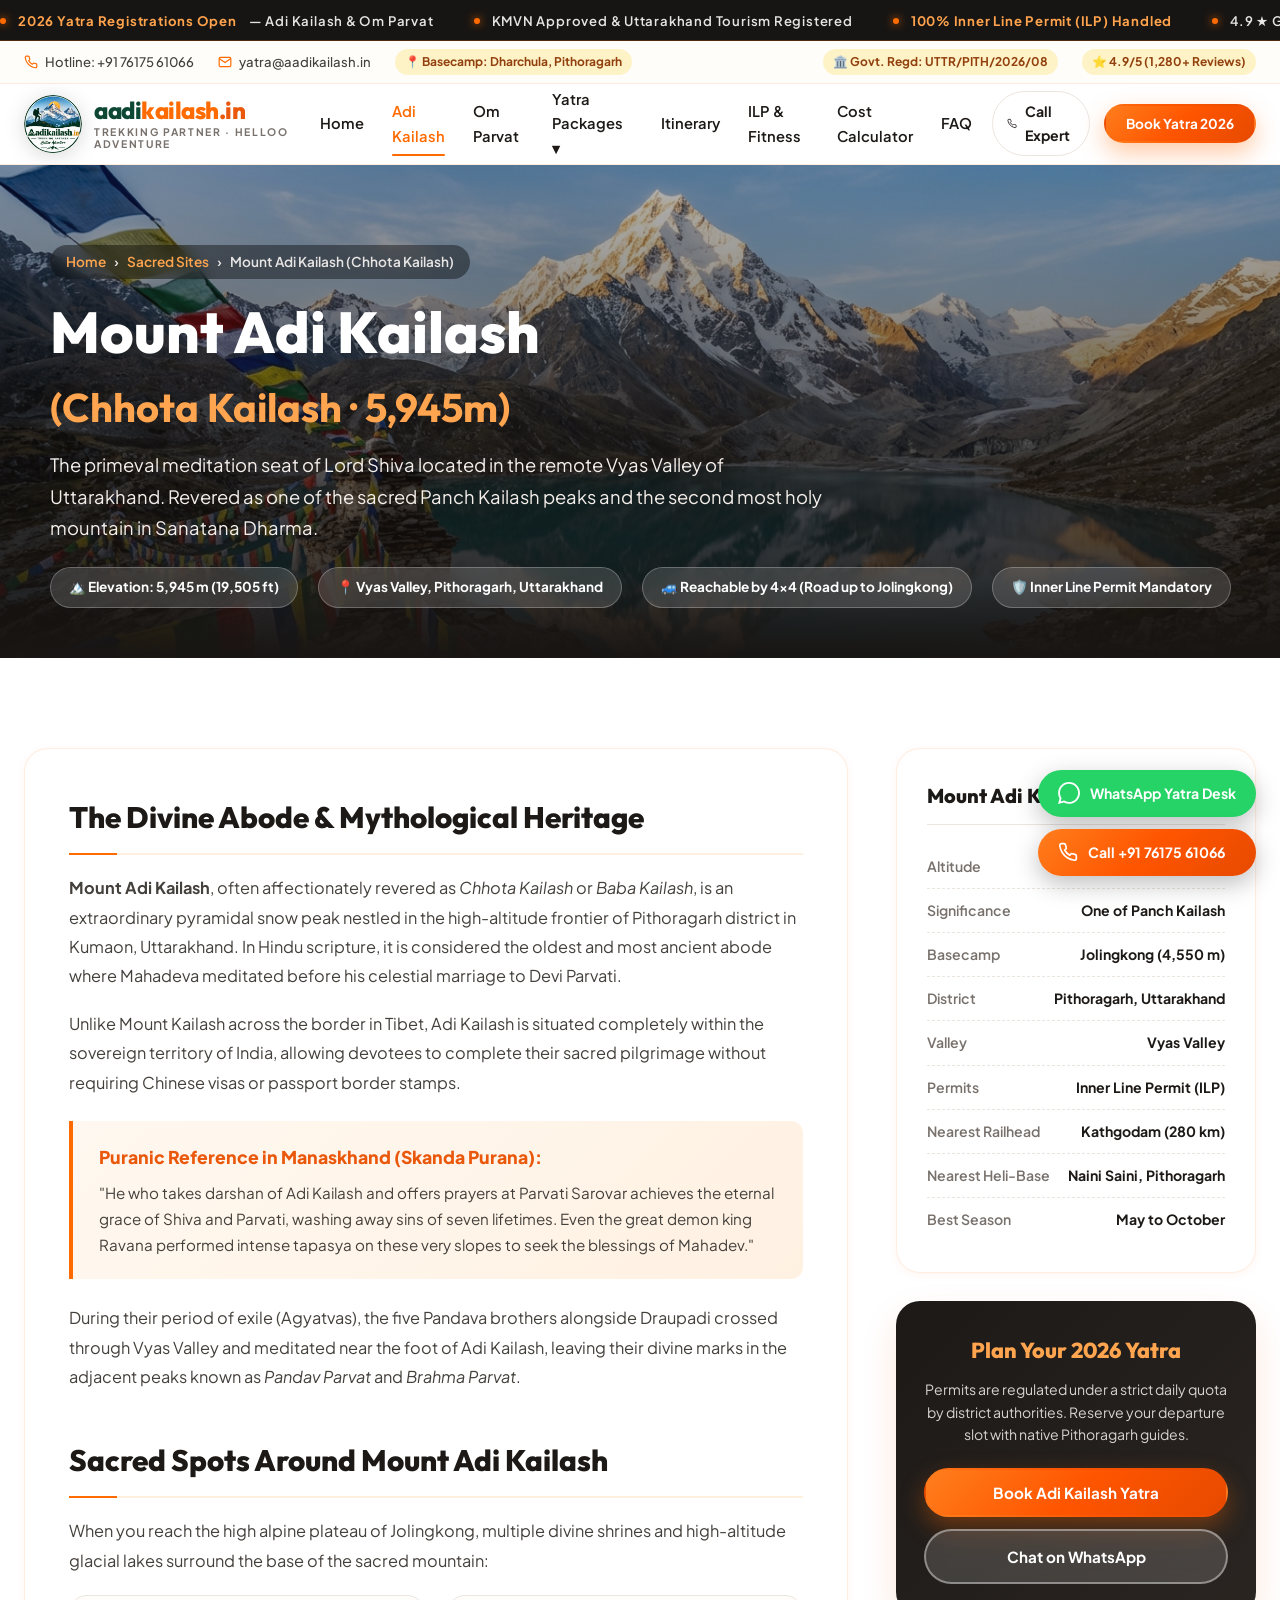
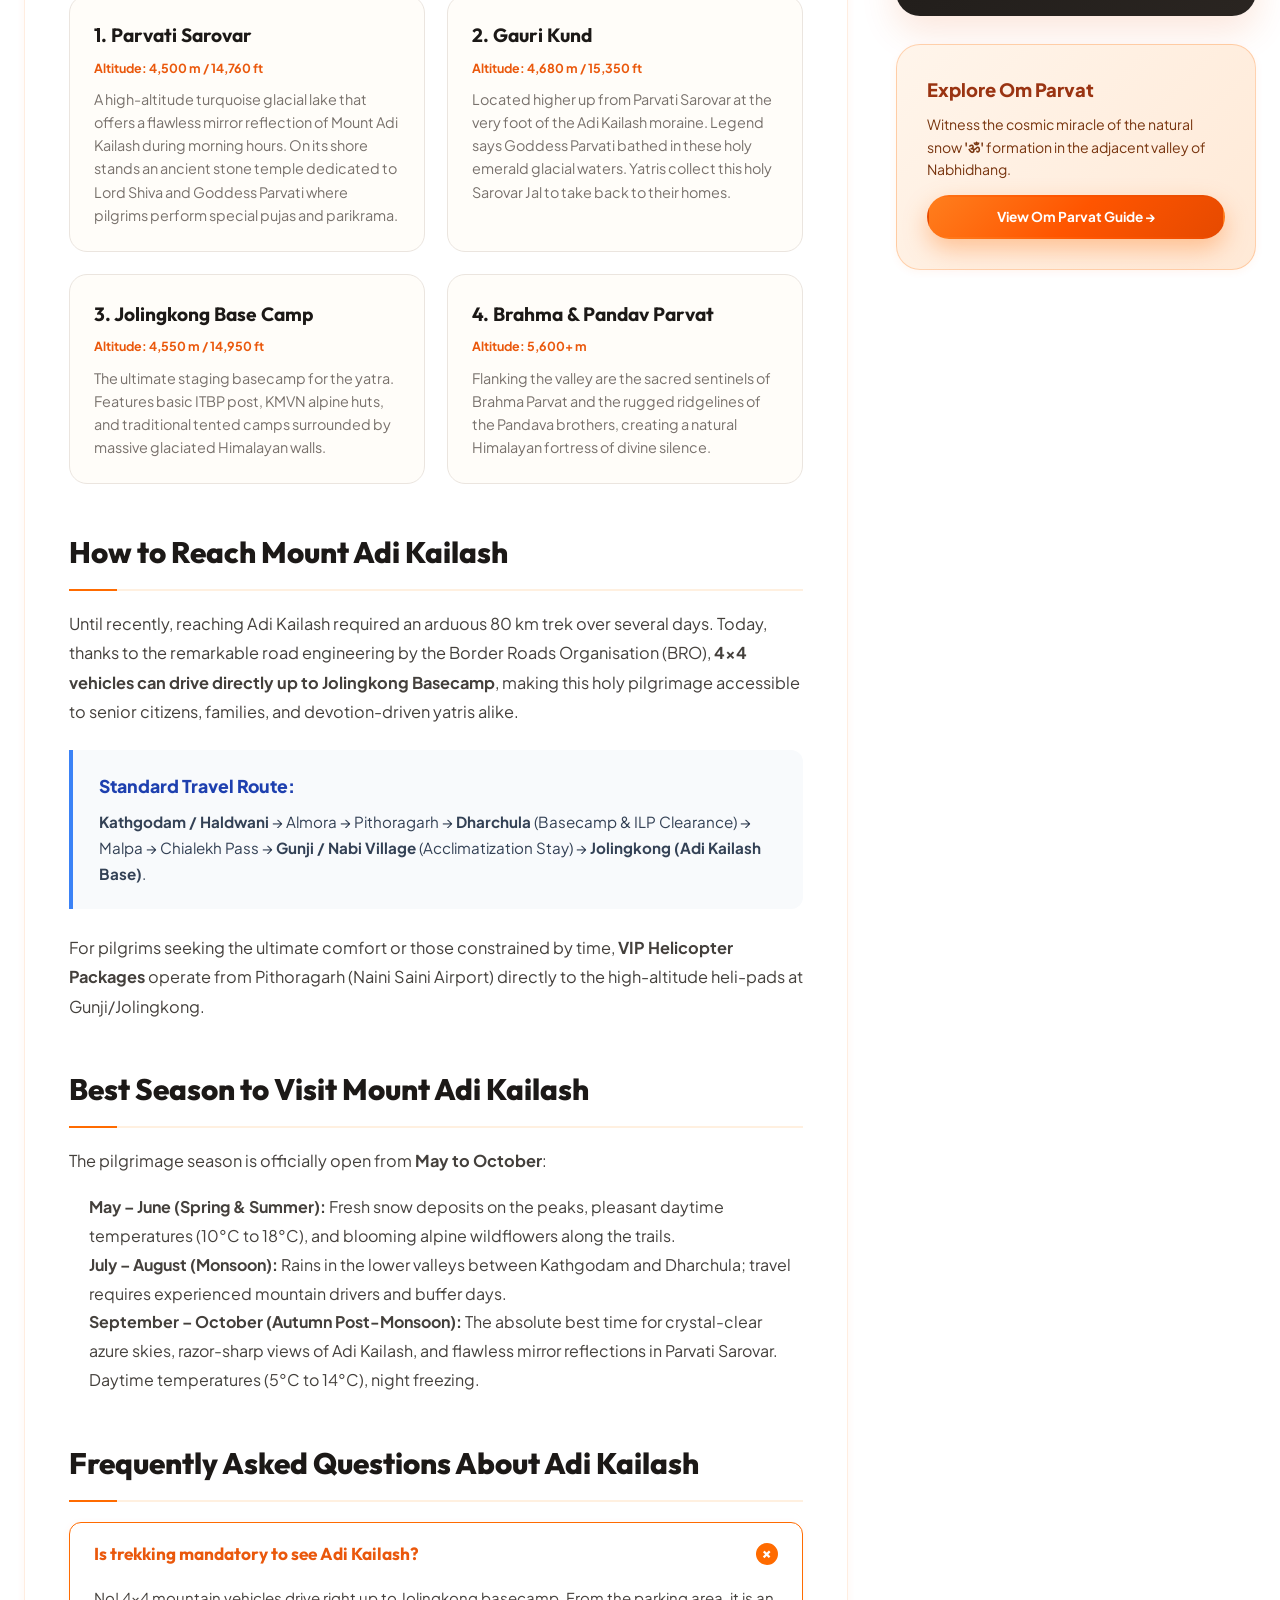
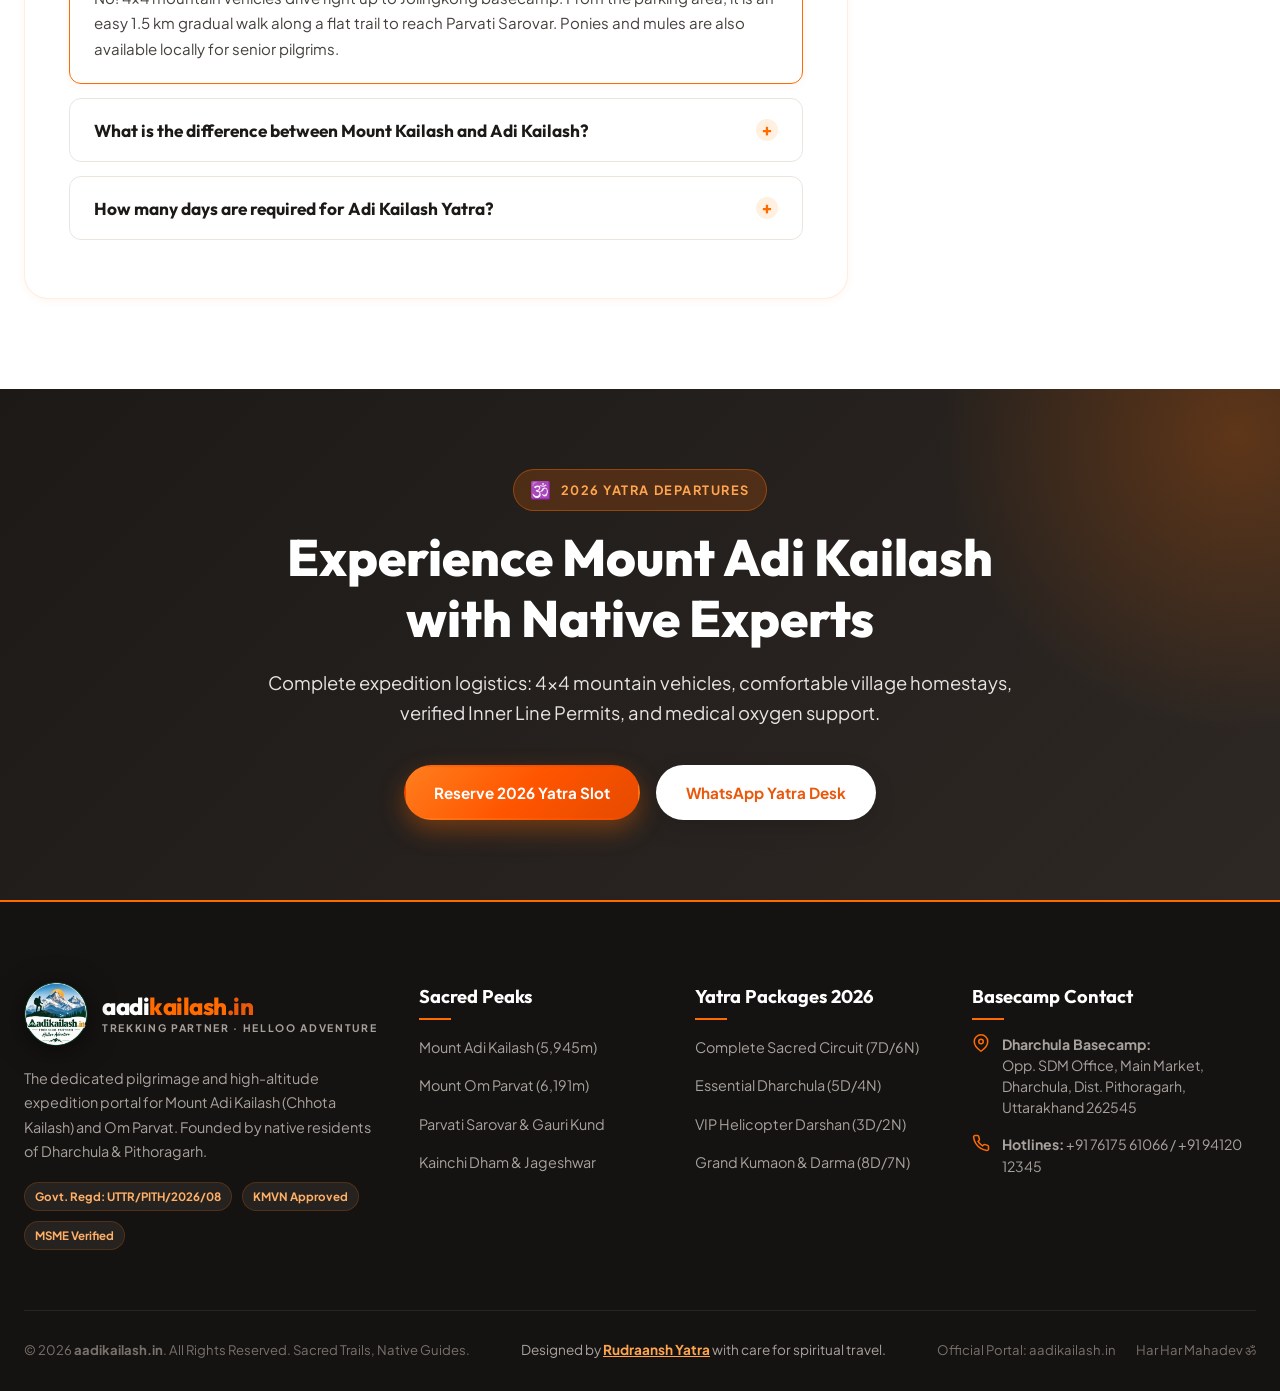
==== adi-kailash.html @ 879757a5 "Initial release of aadikailash.in portal with dedicated package pages, FAQ hub, and official brand l" ====
<!DOCTYPE html>
<html lang="en">
<head>
  <meta charset="UTF-8">
  <meta name="viewport" content="width=device-width, initial-scale=1.0">
  <title>Mount Adi Kailash (Chhota Kailash) - Complete Guide, Legends & Yatra 2026 | aadikailash.in</title>
  <meta name="description" content="Discover Mount Adi Kailash (5,945m) in Vyas Valley, Pithoragarh. Complete pilgrim guide to Chhota Kailash, Parvati Sarovar, Gauri Kund, Jolingkong, inner line permits, and 2026 Yatra packages.">
  <meta name="keywords" content="Mount Adi Kailash, Chhota Kailash, Parvati Sarovar, Gauri Kund, Jolingkong, Vyas Valley, Adi Kailash Yatra 2026, aadikailash.in">
  
  <!-- Open Graph -->
  <meta property="og:title" content="Mount Adi Kailash (Chhota Kailash) Guide & Yatra 2026 | aadikailash.in">
  <meta property="og:description" content="Embark on the sacred journey to Mount Adi Kailash, the primordial abode of Lord Shiva in the Kumaon Himalayas.">
  <meta property="og:image" content="assets/images/hero-adi-kailash.jpg">
  <meta property="og:url" content="https://aadikailash.in/adi-kailash.html">

  <link rel="icon" type="image/png" href="assets/images/favicon.png">
  <link rel="apple-touch-icon" href="assets/images/favicon.png">
  <link rel="stylesheet" href="style.css">
</head>
<body>

  <!-- Top Announcement Ticker -->
  <div class="announcement-ticker">
    <div class="ticker-track">
      <div class="ticker-item">
        <span class="dot"></span>
        <span class="ticker-highlight">2026 Yatra Registrations Open</span> — Adi Kailash &amp; Om Parvat
      </div>
      <div class="ticker-item">
        <span class="dot"></span>
        <span>KMVN Approved &amp; Uttarakhand Tourism Registered</span>
      </div>
      <div class="ticker-item">
        <span class="dot"></span>
        <span class="ticker-highlight">100% Inner Line Permit (ILP) Handled</span>
      </div>
      <div class="ticker-item">
        <span class="dot"></span>
        <span>4.9 ★ Google Rating · 4,800+ Blessed Pilgrims</span>
      </div>
      <div class="ticker-item">
        <span class="dot"></span>
        <span class="ticker-highlight">2026 Yatra Registrations Open</span> — Adi Kailash &amp; Om Parvat
      </div>
    </div>
  </div>

  <!-- Top Bar -->
  <div class="top-bar">
    <div class="container top-bar-inner">
      <div class="top-bar-left">
        <a href="tel:+917617561066" class="top-contact-link">
          <svg viewBox="0 0 24 24" fill="none" stroke="currentColor" stroke-width="2"><path d="M22 16.92v3a2 2 0 0 1-2.18 2 19.79 19.79 0 0 1-8.63-3.07 19.5 19.5 0 0 1-6-6 19.79 19.79 0 0 1-3.07-8.67A2 2 0 0 1 4.11 2h3a2 2 0 0 1 2 1.72 12.84 12.84 0 0 0 .7 2.81 2 2 0 0 1-.45 2.11L8.09 9.91a16 16 0 0 0 6 6l1.27-1.27a2 2 0 0 1 2.11-.45 12.84 12.84 0 0 0 2.81.7A2 2 0 0 1 22 16.92z"></path></svg>
          Hotline: +91 76175 61066
        </a>
        <a href="mailto:yatra@aadikailash.in" class="top-contact-link">
          <svg viewBox="0 0 24 24" fill="none" stroke="currentColor" stroke-width="2"><path d="M4 4h16c1.1 0 2 .9 2 2v12c0 1.1-.9 2-2 2H4c-1.1 0-2-.9-2-2V6c0-1.1.9-2 2-2z"></path><polyline points="22,6 12,13 2,6"></polyline></svg>
          yatra@aadikailash.in
        </a>
        <span class="trust-pill">📍 Basecamp: Dharchula, Pithoragarh</span>
      </div>
      <div class="top-bar-right">
        <span class="trust-pill">🏛️ Govt. Regd: UTTR/PITH/2026/08</span>
        <span class="trust-pill">⭐ 4.9/5 (1,280+ Reviews)</span>
      </div>
    </div>
  </div>

  <!-- Header Navigation -->
  <header class="main-header" id="mainHeader">
    <div class="container header-inner">
      <div class="logo-wrapper">
        <a href="index.html" class="logo-link">
          <img src="assets/images/brand-logo.png" alt="aadikailash.in - Trekking Partner Helloo Adventure" class="logo-img">
          <div class="logo-brand-info">
            <div class="logo-brand-title">
              aadi<span class="brand-saffron">kailash</span><span class="brand-dot">.in</span>
            </div>
            <div class="logo-brand-sub">Trekking Partner · Helloo Adventure</div>
          </div>
        </a>
      </div>

      <nav class="nav-menu">
        <a href="index.html" class="nav-link">Home</a>
        <a href="adi-kailash.html" class="nav-link active">Adi Kailash</a>
        <a href="om-parvat.html" class="nav-link">Om Parvat</a>
        <div class="nav-dropdown">
          <a href="index.html#packages" class="nav-link">Yatra Packages ▾</a>
          <div class="nav-dropdown-menu">
            <a href="package-complete-circuit.html" class="nav-dropdown-item">
              <span>Complete Circuit (7D/6N)</span>
              <span class="badge">Popular</span>
            </a>
            <a href="package-essential.html" class="nav-dropdown-item">
              <span>Essential Dharchula (5D/4N)</span>
              <span class="badge">Best Value</span>
            </a>
            <a href="package-helicopter.html" class="nav-dropdown-item">
              <span>VIP Helicopter (3D/2N)</span>
              <span class="badge">VIP</span>
            </a>
            <a href="package-grand-kumaon.html" class="nav-dropdown-item">
              <span>Grand Kumaon &amp; Darma (8D/7N)</span>
              <span class="badge">Expedition</span>
            </a>
          </div>
        </div>
        <a href="index.html#itinerary" class="nav-link">Itinerary</a>
        <a href="index.html#permits" class="nav-link">ILP &amp; Fitness</a>
        <a href="index.html#calculator" class="nav-link">Cost Calculator</a>
        <a href="faq.html" class="nav-link">FAQ</a>
      </nav>

      <div class="header-cta-group">
        <a href="tel:+917617561066" class="btn-header-call">
          <svg width="15" height="15" viewBox="0 0 24 24" fill="none" stroke="currentColor" stroke-width="2"><path d="M22 16.92v3a2 2 0 0 1-2.18 2 19.79 19.79 0 0 1-8.63-3.07 19.5 19.5 0 0 1-6-6 19.79 19.79 0 0 1-3.07-8.67A2 2 0 0 1 4.11 2h3a2 2 0 0 1 2 1.72 12.84 12.84 0 0 0 .7 2.81 2 2 0 0 1-.45 2.11L8.09 9.91a16 16 0 0 0 6 6l1.27-1.27a2 2 0 0 1 2.11-.45 12.84 12.84 0 0 0 2.81.7A2 2 0 0 1 22 16.92z"></path></svg>
          Call Expert
        </a>
        <button class="btn btn-primary btn-sm btn-open-booking" data-package-name="Adi Kailash Yatra 2026">
          Book Yatra 2026
        </button>
        <button class="mobile-nav-toggle" id="mobileNavToggle" aria-label="Open Navigation Menu">
          <svg viewBox="0 0 24 24" fill="none" stroke="currentColor" stroke-width="2"><line x1="3" y1="12" x2="21" y2="12"></line><line x1="3" y1="6" x2="21" y2="6"></line><line x1="3" y1="18" x2="21" y2="18"></line></svg>
        </button>
      </div>
    </div>
  </header>

  <!-- Mobile Drawer -->
  <div class="drawer-overlay" id="drawerOverlay"></div>
  <aside class="mobile-drawer" id="mobileDrawer">
    <div class="drawer-header">
      <div style="display: flex; align-items: center; gap: 10px;">
        <img src="assets/images/brand-logo.png" alt="aadikailash.in" class="drawer-logo-img">
        <div class="logo-brand-info">
          <div class="logo-brand-title" style="font-size: 1.25rem;">
            aadi<span class="brand-saffron">kailash</span><span class="brand-dot">.in</span>
          </div>
          <div class="logo-brand-sub">Trekking Partner</div>
        </div>
      </div>
      <button class="drawer-close-btn" id="drawerCloseBtn">&times;</button>
    </div>
    <div class="mobile-nav-links">
      <a href="index.html" class="mobile-nav-link">Home</a>
      <a href="adi-kailash.html" class="mobile-nav-link active">Mount Adi Kailash</a>
      <a href="om-parvat.html" class="mobile-nav-link">Mount Om Parvat</a>
      <a href="package-complete-circuit.html" class="mobile-nav-link">7D/6N Complete Circuit (₹38,500)</a>
      <a href="package-essential.html" class="mobile-nav-link">5D/4N Essential Dharchula (₹28,500)</a>
      <a href="package-helicopter.html" class="mobile-nav-link">3D/2N VIP Helicopter (₹72,000)</a>
      <a href="package-grand-kumaon.html" class="mobile-nav-link">8D/7N Grand Kumaon &amp; Darma (₹46,000)</a>
      <a href="index.html#itinerary" class="mobile-nav-link">Day-Wise Itinerary</a>
      <a href="index.html#permits" class="mobile-nav-link">Inner Line Permit (ILP)</a>
      <a href="index.html#calculator" class="mobile-nav-link">Cost Calculator</a>
      <a href="faq.html" class="mobile-nav-link">Frequently Asked Questions (FAQ)</a>
    </div>
  </aside>

  <!-- Subpage Hero Banner -->
  <section class="subpage-hero subpage-hero-adi">
    <div class="container">
      <div class="breadcrumb">
        <a href="index.html">Home</a>
        <span>›</span>
        <a href="index.html#sacred-sites">Sacred Sites</a>
        <span>›</span>
        <span>Mount Adi Kailash (Chhota Kailash)</span>
      </div>

      <h1 class="subpage-hero-title">
        Mount Adi Kailash <br>
        <span style="color: #FFA54F; font-size: clamp(1.8rem, 3.2vw, 2.5rem); font-weight: 700;">(Chhota Kailash · 5,945m)</span>
      </h1>

      <p class="subpage-hero-desc">
        The primeval meditation seat of Lord Shiva located in the remote Vyas Valley of Uttarakhand. Revered as one of the sacred Panch Kailash peaks and the second most holy mountain in Sanatana Dharma.
      </p>

      <div class="subpage-stats-strip">
        <span class="subpage-stat-badge">🏔️ Elevation: 5,945 m (19,505 ft)</span>
        <span class="subpage-stat-badge">📍 Vyas Valley, Pithoragarh, Uttarakhand</span>
        <span class="subpage-stat-badge">🚙 Reachable by 4x4 (Road up to Jolingkong)</span>
        <span class="subpage-stat-badge">🛡️ Inner Line Permit Mandatory</span>
      </div>
    </div>
  </section>

  <!-- Main Content Layout -->
  <section class="section section-light">
    <div class="container detail-layout-grid">
      <!-- Main Content Left Column -->
      <main class="detail-main-content">
        
        <!-- Block 1: Overview & Divine Significance -->
        <article class="detail-section-block">
          <h2>The Divine Abode &amp; Mythological Heritage</h2>
          <p>
            <strong>Mount Adi Kailash</strong>, often affectionately revered as <em>Chhota Kailash</em> or <em>Baba Kailash</em>, is an extraordinary pyramidal snow peak nestled in the high-altitude frontier of Pithoragarh district in Kumaon, Uttarakhand. In Hindu scripture, it is considered the oldest and most ancient abode where Mahadeva meditated before his celestial marriage to Devi Parvati.
          </p>
          <p>
            Unlike Mount Kailash across the border in Tibet, Adi Kailash is situated completely within the sovereign territory of India, allowing devotees to complete their sacred pilgrimage without requiring Chinese visas or passport border stamps.
          </p>

          <div class="highlight-box">
            <h4>Puranic Reference in Manaskhand (Skanda Purana):</h4>
            <p>
              "He who takes darshan of Adi Kailash and offers prayers at Parvati Sarovar achieves the eternal grace of Shiva and Parvati, washing away sins of seven lifetimes. Even the great demon king Ravana performed intense tapasya on these very slopes to seek the blessings of Mahadev."
            </p>
          </div>

          <p>
            During their period of exile (Agyatvas), the five Pandava brothers alongside Draupadi crossed through Vyas Valley and meditated near the foot of Adi Kailash, leaving their divine marks in the adjacent peaks known as <em>Pandav Parvat</em> and <em>Brahma Parvat</em>.
          </p>
        </article>

        <!-- Block 2: Sacred Spots Around Adi Kailash -->
        <article class="detail-section-block">
          <h2>Sacred Spots Around Mount Adi Kailash</h2>
          <p>
            When you reach the high alpine plateau of Jolingkong, multiple divine shrines and high-altitude glacial lakes surround the base of the sacred mountain:
          </p>

          <div class="subpage-attractions-grid">
            <div class="subpage-attraction-card">
              <h4>1. Parvati Sarovar</h4>
              <span class="attraction-alt">Altitude: 4,500 m / 14,760 ft</span>
              <p>
                A high-altitude turquoise glacial lake that offers a flawless mirror reflection of Mount Adi Kailash during morning hours. On its shore stands an ancient stone temple dedicated to Lord Shiva and Goddess Parvati where pilgrims perform special pujas and parikrama.
              </p>
            </div>

            <div class="subpage-attraction-card">
              <h4>2. Gauri Kund</h4>
              <span class="attraction-alt">Altitude: 4,680 m / 15,350 ft</span>
              <p>
                Located higher up from Parvati Sarovar at the very foot of the Adi Kailash moraine. Legend says Goddess Parvati bathed in these holy emerald glacial waters. Yatris collect this holy Sarovar Jal to take back to their homes.
              </p>
            </div>

            <div class="subpage-attraction-card">
              <h4>3. Jolingkong Base Camp</h4>
              <span class="attraction-alt">Altitude: 4,550 m / 14,950 ft</span>
              <p>
                The ultimate staging basecamp for the yatra. Features basic ITBP post, KMVN alpine huts, and traditional tented camps surrounded by massive glaciated Himalayan walls.
              </p>
            </div>

            <div class="subpage-attraction-card">
              <h4>4. Brahma &amp; Pandav Parvat</h4>
              <span class="attraction-alt">Altitude: 5,600+ m</span>
              <p>
                Flanking the valley are the sacred sentinels of Brahma Parvat and the rugged ridgelines of the Pandava brothers, creating a natural Himalayan fortress of divine silence.
              </p>
            </div>
          </div>
        </article>

        <!-- Block 3: How to Reach Adi Kailash -->
        <article class="detail-section-block">
          <h2>How to Reach Mount Adi Kailash</h2>
          <p>
            Until recently, reaching Adi Kailash required an arduous 80 km trek over several days. Today, thanks to the remarkable road engineering by the Border Roads Organisation (BRO), <strong>4x4 vehicles can drive directly up to Jolingkong Basecamp</strong>, making this holy pilgrimage accessible to senior citizens, families, and devotion-driven yatris alike.
          </p>

          <div class="highlight-box" style="background: #F8FAFC; border-left-color: #3B82F6;">
            <h4 style="color: #1E40AF;">Standard Travel Route:</h4>
            <p style="color: #334155;">
              <strong>Kathgodam / Haldwani</strong> → Almora → Pithoragarh → <strong>Dharchula</strong> (Basecamp &amp; ILP Clearance) → Malpa → Chialekh Pass → <strong>Gunji / Nabi Village</strong> (Acclimatization Stay) → <strong>Jolingkong (Adi Kailash Base)</strong>.
            </p>
          </div>

          <p>
            For pilgrims seeking the ultimate comfort or those constrained by time, <strong>VIP Helicopter Packages</strong> operate from Pithoragarh (Naini Saini Airport) directly to the high-altitude heli-pads at Gunji/Jolingkong.
          </p>
        </article>

        <!-- Block 4: Best Time to Visit & Weather -->
        <article class="detail-section-block">
          <h2>Best Season to Visit Mount Adi Kailash</h2>
          <p>
            The pilgrimage season is officially open from <strong>May to October</strong>:
          </p>
          <ul style="padding-left: 20px; line-height: 1.8; color: var(--text-body); margin-bottom: 20px;">
            <li><strong>May – June (Spring &amp; Summer):</strong> Fresh snow deposits on the peaks, pleasant daytime temperatures (10°C to 18°C), and blooming alpine wildflowers along the trails.</li>
            <li><strong>July – August (Monsoon):</strong> Rains in the lower valleys between Kathgodam and Dharchula; travel requires experienced mountain drivers and buffer days.</li>
            <li><strong>September – October (Autumn Post-Monsoon):</strong> The absolute best time for crystal-clear azure skies, razor-sharp views of Adi Kailash, and flawless mirror reflections in Parvati Sarovar. Daytime temperatures (5°C to 14°C), night freezing.</li>
          </ul>
        </article>

        <!-- Block 5: FAQs -->
        <article class="detail-section-block">
          <h2>Frequently Asked Questions About Adi Kailash</h2>
          
          <div class="faq-wrap" style="margin-top: 20px;">
            <div class="faq-item active">
              <button class="faq-question">
                <span>Is trekking mandatory to see Adi Kailash?</span>
                <span class="faq-icon">+</span>
              </button>
              <div class="faq-answer">
                No! 4x4 mountain vehicles drive right up to Jolingkong basecamp. From the parking area, it is an easy 1.5 km gradual walk along a flat trail to reach Parvati Sarovar. Ponies and mules are also available locally for senior pilgrims.
              </div>
            </div>

            <div class="faq-item">
              <button class="faq-question">
                <span>What is the difference between Mount Kailash and Adi Kailash?</span>
                <span class="faq-icon">+</span>
              </button>
              <div class="faq-answer">
                Mount Kailash (6,638m) is located in the Tibet Autonomous Region of China. Mount Adi Kailash (5,945m) is located completely inside India in Uttarakhand. According to the Skanda Purana, Adi Kailash is the primeval (Adi) seat where Lord Shiva meditated, granting equal spiritual merit to Kailash Mansarovar.
              </div>
            </div>

            <div class="faq-item">
              <button class="faq-question">
                <span>How many days are required for Adi Kailash Yatra?</span>
                <span class="faq-icon">+</span>
              </button>
              <div class="faq-answer">
                From Kathgodam, the standard circuit is 7 Days / 6 Nights, allowing proper acclimatization in Dharchula and Gunji. From Dharchula directly, it takes 5 Days / 4 Nights. Helicopter packages can be completed in 3 Days / 2 Nights.
              </div>
            </div>
          </div>
        </article>

      </main>

      <!-- Sidebar Right Column -->
      <aside class="detail-sidebar">
        <!-- Quick Facts Card -->
        <div class="quick-facts-card">
          <h3>Mount Adi Kailash Facts</h3>
          
          <div class="fact-row">
            <span class="fact-label">Altitude</span>
            <span class="fact-val">5,945 m (19,505 ft)</span>
          </div>
          <div class="fact-row">
            <span class="fact-label">Significance</span>
            <span class="fact-val">One of Panch Kailash</span>
          </div>
          <div class="fact-row">
            <span class="fact-label">Basecamp</span>
            <span class="fact-val">Jolingkong (4,550 m)</span>
          </div>
          <div class="fact-row">
            <span class="fact-label">District</span>
            <span class="fact-val">Pithoragarh, Uttarakhand</span>
          </div>
          <div class="fact-row">
            <span class="fact-label">Valley</span>
            <span class="fact-val">Vyas Valley</span>
          </div>
          <div class="fact-row">
            <span class="fact-label">Permits</span>
            <span class="fact-val">Inner Line Permit (ILP)</span>
          </div>
          <div class="fact-row">
            <span class="fact-label">Nearest Railhead</span>
            <span class="fact-val">Kathgodam (280 km)</span>
          </div>
          <div class="fact-row">
            <span class="fact-label">Nearest Heli-Base</span>
            <span class="fact-val">Naini Saini, Pithoragarh</span>
          </div>
          <div class="fact-row">
            <span class="fact-label">Best Season</span>
            <span class="fact-val">May to October</span>
          </div>
        </div>

        <!-- Sticky Booking Card -->
        <div class="sidebar-booking-card">
          <h3>Plan Your 2026 Yatra</h3>
          <p>
            Permits are regulated under a strict daily quota by district authorities. Reserve your departure slot with native Pithoragarh guides.
          </p>
          <button class="btn btn-primary btn-open-booking" data-package-name="Adi Kailash Complete Yatra 2026" style="width: 100%; margin-bottom: 12px;">
            Book Adi Kailash Yatra
          </button>
          <a href="https://wa.me/917617561066?text=Namaste!%20I%20want%20to%20plan%20my%20Adi%20Kailash%20Yatra%202026." target="_blank" class="btn btn-outline-white" style="width: 100%;">
            Chat on WhatsApp
          </a>
        </div>

        <!-- Cross-link Card to Om Parvat -->
        <div class="quick-facts-card" style="background: linear-gradient(135deg, #FFF5EB 0%, #FFE9D6 100%); border-color: rgba(255, 107, 0, 0.25);">
          <h4 style="font-size: 1.15rem; font-weight: 800; color: #9A3412; margin-bottom: 8px;">Explore Om Parvat</h4>
          <p style="font-size: 0.88rem; color: #78350F; line-height: 1.6; margin-bottom: 14px;">
            Witness the cosmic miracle of the natural snow <strong>'ॐ'</strong> formation in the adjacent valley of Nabhidhang.
          </p>
          <a href="om-parvat.html" class="btn btn-primary btn-sm" style="width: 100%;">
            View Om Parvat Guide →
          </a>
        </div>
      </aside>
    </div>
  </section>

  <!-- CTA Banner Section -->
  <section class="cta-banner-section">
    <div class="container cta-banner-content">
      <div class="section-tag" style="background: rgba(255, 107, 0, 0.2); border-color: rgba(255, 107, 0, 0.4); color: #FFA54F;">
        <span class="om-symbol">🕉️</span> 2026 Yatra Departures
      </div>
      <h2>Experience Mount Adi Kailash with Native Experts</h2>
      <p>
        Complete expedition logistics: 4x4 mountain vehicles, comfortable village homestays, verified Inner Line Permits, and medical oxygen support.
      </p>
      <div class="cta-buttons-group">
        <button class="btn btn-primary btn-open-booking" data-package-name="Adi Kailash Yatra 2026">
          Reserve 2026 Yatra Slot
        </button>
        <a href="https://wa.me/917617561066" target="_blank" class="btn btn-white">
          WhatsApp Yatra Desk
        </a>
      </div>
    </div>
  </section>

  <!-- Footer -->
  <footer class="main-footer">
    <div class="container">
      <div class="footer-top-grid">
        <div class="footer-col footer-about">
          <div class="footer-logo-wrap">
            <img src="assets/images/brand-logo.png" alt="aadikailash.in" class="footer-logo-img">
            <div class="logo-brand-info">
              <div class="logo-brand-title">
                aadi<span class="brand-saffron">kailash</span><span class="brand-dot">.in</span>
              </div>
              <div class="logo-brand-sub">Trekking Partner · Helloo Adventure</div>
            </div>
          </div>
          <p>
            The dedicated pilgrimage and high-altitude expedition portal for Mount Adi Kailash (Chhota Kailash) and Om Parvat. Founded by native residents of Dharchula &amp; Pithoragarh.
          </p>
          <div class="certifications-badge-row">
            <span class="cert-badge">Govt. Regd: UTTR/PITH/2026/08</span>
            <span class="cert-badge">KMVN Approved</span>
            <span class="cert-badge">MSME Verified</span>
          </div>
        </div>

        <div class="footer-col">
          <h4>Sacred Peaks</h4>
          <ul class="footer-links-list">
            <li><a href="adi-kailash.html">Mount Adi Kailash (5,945m)</a></li>
            <li><a href="om-parvat.html">Mount Om Parvat (6,191m)</a></li>
            <li><a href="index.html#sacred-sites">Parvati Sarovar &amp; Gauri Kund</a></li>
            <li><a href="index.html#spiritual-circuit">Kainchi Dham &amp; Jageshwar</a></li>
          </ul>
        </div>

        <div class="footer-col">
          <h4>Yatra Packages 2026</h4>
          <ul class="footer-links-list">
            <li><a href="package-complete-circuit.html">Complete Sacred Circuit (7D/6N)</a></li>
            <li><a href="package-essential.html">Essential Dharchula (5D/4N)</a></li>
            <li><a href="package-helicopter.html">VIP Helicopter Darshan (3D/2N)</a></li>
            <li><a href="package-grand-kumaon.html">Grand Kumaon &amp; Darma (8D/7N)</a></li>
          </ul>
        </div>

        <div class="footer-col">
          <h4>Basecamp Contact</h4>
          <div class="footer-contact-item">
            <svg viewBox="0 0 24 24" fill="none" stroke="currentColor" stroke-width="2"><path d="M21 10c0 7-9 13-9 13s-9-6-9-13a9 9 0 0 1 18 0z"></path><circle cx="12" cy="10" r="3"></circle></svg>
            <div>
              <strong>Dharchula Basecamp:</strong><br>
              Opp. SDM Office, Main Market, Dharchula, Dist. Pithoragarh, Uttarakhand 262545
            </div>
          </div>
          <div class="footer-contact-item">
            <svg viewBox="0 0 24 24" fill="none" stroke="currentColor" stroke-width="2"><path d="M22 16.92v3a2 2 0 0 1-2.18 2 19.79 19.79 0 0 1-8.63-3.07 19.5 19.5 0 0 1-6-6 19.79 19.79 0 0 1-3.07-8.67A2 2 0 0 1 4.11 2h3a2 2 0 0 1 2 1.72 12.84 12.84 0 0 0 .7 2.81 2 2 0 0 1-.45 2.11L8.09 9.91a16 16 0 0 0 6 6l1.27-1.27a2 2 0 0 1 2.11-.45 12.84 12.84 0 0 0 2.81.7A2 2 0 0 1 22 16.92z"></path></svg>
            <div>
              <strong>Hotlines:</strong> +91 76175 61066 / +91 94120 12345
            </div>
          </div>
        </div>
      </div>

      <div class="footer-bottom-bar">
        <div>
          &copy; 2026 <strong>aadikailash.in</strong>. All Rights Reserved. Sacred Trails, Native Guides.
        </div>
        <div class="footer-credit" style="color: #A8A29E; font-size: 0.85rem; text-align: center;">
          Designed by <a href="https://www.rudraanshyatra.com/" target="_blank" rel="noopener noreferrer" style="color: #FFA54F; font-weight: 700; text-decoration: underline;">Rudraansh Yatra</a> with care for spiritual travel.
        </div>
        <div style="display: flex; gap: 20px;">
          <span>Official Portal: aadikailash.in</span>
          <span>Har Har Mahadev ॐ</span>
        </div>
      </div>
    </div>
  </footer>

  <!-- Booking Modal -->
  <div class="booking-modal" id="bookingModal">
    <div class="booking-modal-card">
      <div class="modal-header">
        <h3>Reserve Your 2026 Yatra Slot</h3>
        <p>Expert local coordinator will contact you with day-wise itinerary &amp; permit details</p>
        <button class="modal-close-btn" id="modalCloseBtn">&times;</button>
      </div>
      <div class="modal-body">
        <form id="yatraBookingForm">
          <div class="modal-form-group">
            <label>Full Name *</label>
            <input type="text" id="modalName" placeholder="e.g. Ramesh Kumar" required>
          </div>

          <div class="modal-form-group">
            <label>WhatsApp / Phone Number *</label>
            <input type="tel" id="modalPhone" placeholder="e.g. +91 98765 43210" required>
          </div>

          <div class="modal-form-group">
            <label>Selected Yatra Package</label>
            <select id="modalPackageSelect">
              <option value="Complete Sacred Kumaon & Adi Kailash (7D/6N)">Complete Sacred Kumaon &amp; Adi Kailash (7D/6N)</option>
              <option value="Adi Kailash Essential (5D/4N Dharchula)">Adi Kailash Essential (5D/4N Dharchula)</option>
              <option value="VIP Helicopter Adi Kailash (3D/2N)">VIP Helicopter Adi Kailash (3D/2N)</option>
              <option value="Grand Kumaon & Panchachuli (8D/7N)">Grand Kumaon &amp; Panchachuli (8D/7N)</option>
            </select>
          </div>

          <div style="display: grid; grid-template-columns: 1fr 1fr; gap: 16px;">
            <div class="modal-form-group">
              <label>Travel Month (2026)</label>
              <select id="modalMonth">
                <option value="May 2026">May 2026</option>
                <option value="June 2026">June 2026</option>
                <option value="September 2026">September 2026</option>
                <option value="October 2026">October 2026</option>
              </select>
            </div>
            <div class="modal-form-group">
              <label>No. of Yatris</label>
              <select id="modalPersons">
                <option value="1">1 Person</option>
                <option value="2" selected>2 Persons</option>
                <option value="3-5">3–5 Persons</option>
                <option value="6-10">6–10 Persons</option>
                <option value="11+">11+ Persons</option>
              </select>
            </div>
          </div>

          <button type="submit" class="btn btn-primary" style="width: 100%; margin-top: 10px; padding: 14px;">
            Send Inquiry to Pithoragarh Desk
          </button>
        </form>
      </div>
    </div>
  </div>

  <!-- Floating Actions Bar -->
  <div class="floating-actions-bar">
    <a href="https://wa.me/917617561066?text=Namaste!%20I%20want%20to%20plan%20my%20Adi%20Kailash%20Yatra%202026." target="_blank" class="floating-btn btn-floating-whatsapp" aria-label="Chat on WhatsApp">
      <svg width="22" height="22" viewBox="0 0 24 24" fill="#FFFFFF"><path d="M.057 24l1.687-6.163c-1.041-1.804-1.588-3.849-1.587-5.946.003-6.556 5.338-11.891 11.893-11.891 3.181.001 6.167 1.24 8.413 3.488 2.245 2.248 3.481 5.236 3.48 8.414-.003 6.557-5.338 11.892-11.893 11.892-1.99-.001-3.951-.5-5.688-1.448l-6.305 1.654zm6.597-3.807c1.676.995 3.276 1.591 5.392 1.592 5.448 0 9.886-4.434 9.889-9.885.002-5.462-4.415-9.89-9.881-9.892-5.452 0-9.887 4.434-9.889 9.884-.001 2.225.651 3.891 1.746 5.634l-.999 3.648 3.742-.981z"/></svg>
      <span>WhatsApp Yatra Desk</span>
    </a>
    <a href="tel:+917617561066" class="floating-btn btn-floating-call" aria-label="Call Yatra Specialist">
      <svg width="20" height="20" viewBox="0 0 24 24" fill="none" stroke="currentColor" stroke-width="2"><path d="M22 16.92v3a2 2 0 0 1-2.18 2 19.79 19.79 0 0 1-8.63-3.07 19.5 19.5 0 0 1-6-6 19.79 19.79 0 0 1-3.07-8.67A2 2 0 0 1 4.11 2h3a2 2 0 0 1 2 1.72 12.84 12.84 0 0 0 .7 2.81 2 2 0 0 1-.45 2.11L8.09 9.91a16 16 0 0 0 6 6l1.27-1.27a2 2 0 0 1 2.11-.45 12.84 12.84 0 0 0 2.81.7A2 2 0 0 1 22 16.92z"></path></svg>
      <span>Call +91 76175 61066</span>
    </a>
  </div>

  <script src="main.js"></script>
</body>
</html>
---- style.css ----
/* ==========================================================================
   AADIKAILASH.IN — MODERN SPIRITUAL DESIGN SYSTEM (ORANGE & WHITE THEME)
   Inspired by GoTrekTravels.com with elevated Himalayan aesthetics
   ========================================================================== */

@import url('https://fonts.googleapis.com/css2?family=Cinzel:wght@500;600;700;800;900&family=Outfit:wght@300;400;500;600;700;800&family=Plus+Jakarta+Sans:wght@400;500;600;700&display=swap');

:root {
  /* Primary Orange & Saffron Palette */
  --primary-orange: #FF6B00;
  --primary-orange-hover: #E05E00;
  --primary-saffron: #EA580C;
  --orange-gradient: linear-gradient(135deg, #FF7E1D 0%, #FF5500 50%, #E64A00 100%);
  --saffron-gradient: linear-gradient(135deg, #FFF5EB 0%, #FFE8D6 100%);
  --gold-accent: #F59E0B;
  --gold-glow: rgba(245, 158, 11, 0.35);
  
  /* Whites, Creams & Light Backgrounds */
  --white: #FFFFFF;
  --bg-cream: #FFFDF9;
  --bg-light: #FBF7F0;
  --bg-card: #FFFFFF;
  --border-light: rgba(255, 107, 0, 0.12);
  --border-subtle: #EBE5DF;
  --border-active: #FF6B00;
  
  /* Contrast Dark Accents (Used selectively for text and luxury depth) */
  --text-dark: #1C1917;
  --text-body: #44403C;
  --text-muted: #78716C;
  --text-light: #A8A29E;
  --dark-hero-overlay: linear-gradient(180deg, rgba(20, 16, 14, 0.3) 0%, rgba(20, 16, 14, 0.75) 75%, #181513 100%);
  --dark-footer: #151311;
  --dark-card: #1E1A17;

  /* Elevations & Shadows */
  --shadow-sm: 0 2px 8px rgba(255, 107, 0, 0.06);
  --shadow-md: 0 8px 24px rgba(255, 107, 0, 0.10);
  --shadow-lg: 0 16px 36px rgba(234, 88, 12, 0.14);
  --shadow-float: 0 20px 40px rgba(0, 0, 0, 0.12);
  --shadow-orange: 0 10px 25px rgba(255, 107, 0, 0.35);

  /* Typography */
  --font-heading: 'Outfit', sans-serif;
  --font-serif: 'Cinzel', serif;
  --font-body: 'Plus Jakarta Sans', sans-serif;

  /* Transitions & Radii */
  --radius-sm: 6px;
  --radius-md: 12px;
  --radius-lg: 18px;
  --radius-xl: 24px;
  --radius-pill: 9999px;
  --transition-fast: 0.2s cubic-bezier(0.4, 0, 0.2, 1);
  --transition-normal: 0.35s cubic-bezier(0.4, 0, 0.2, 1);
}

/* Reset & Global */
*, *::before, *::after {
  box-sizing: border-box;
  margin: 0;
  padding: 0;
}

html {
  scroll-behavior: smooth;
  font-size: 16px;
  -webkit-text-size-adjust: 100%;
}

body {
  font-family: var(--font-body);
  color: var(--text-body);
  background-color: var(--bg-cream);
  line-height: 1.65;
  overflow-x: hidden;
}

a {
  color: inherit;
  text-decoration: none;
  transition: var(--transition-fast);
}

ul {
  list-style: none;
}

img {
  max-width: 100%;
  height: auto;
  display: block;
}

button, input, select, textarea {
  font-family: inherit;
  font-size: inherit;
}

/* Container */
.container {
  max-width: 1280px;
  margin: 0 auto;
  padding: 0 24px;
}

/* Section Common Styling */
.section {
  padding: 90px 0;
  position: relative;
}

.section-light {
  background-color: var(--white);
}

.section-cream {
  background-color: var(--bg-cream);
}

.section-accent {
  background: linear-gradient(180deg, #FFF9F2 0%, #FFF2E5 100%);
  border-top: 1px solid var(--border-light);
  border-bottom: 1px solid var(--border-light);
}

.section-header {
  text-align: center;
  max-width: 760px;
  margin: 0 auto 56px;
}

.section-tag {
  display: inline-flex;
  align-items: center;
  gap: 8px;
  padding: 6px 16px;
  background: #FFF0E0;
  border: 1px solid rgba(255, 107, 0, 0.25);
  border-radius: var(--radius-pill);
  color: var(--primary-saffron);
  font-size: 0.8rem;
  font-weight: 700;
  letter-spacing: 0.12em;
  text-transform: uppercase;
  margin-bottom: 16px;
}

.section-tag .om-symbol {
  font-size: 1.05rem;
  color: var(--primary-orange);
}

.section-title {
  font-family: var(--font-heading);
  font-size: clamp(2rem, 3.8vw, 2.75rem);
  font-weight: 800;
  color: var(--text-dark);
  line-height: 1.25;
  margin-bottom: 16px;
}

.section-title span.highlight {
  color: var(--primary-orange);
  position: relative;
  display: inline-block;
}

.section-subtitle {
  font-size: 1.1rem;
  color: var(--text-muted);
  line-height: 1.7;
}

/* Buttons */
.btn {
  display: inline-flex;
  align-items: center;
  justify-content: center;
  gap: 10px;
  padding: 13px 28px;
  font-size: 0.95rem;
  font-weight: 700;
  border-radius: var(--radius-pill);
  cursor: pointer;
  border: 2px solid transparent;
  transition: all var(--transition-normal);
  text-align: center;
  white-space: nowrap;
}

.btn-primary {
  background: var(--orange-gradient);
  color: var(--white);
  box-shadow: var(--shadow-orange);
}

.btn-primary:hover {
  transform: translateY(-2px);
  box-shadow: 0 14px 30px rgba(255, 107, 0, 0.45);
  color: var(--white);
}

.btn-outline-white {
  background: rgba(255, 255, 255, 0.15);
  backdrop-filter: blur(8px);
  color: var(--white);
  border-color: rgba(255, 255, 255, 0.4);
}

.btn-outline-white:hover {
  background: var(--white);
  color: var(--text-dark);
  border-color: var(--white);
}

.btn-outline-orange {
  background: transparent;
  color: var(--primary-orange);
  border-color: var(--primary-orange);
}

.btn-outline-orange:hover {
  background: var(--primary-orange);
  color: var(--white);
  box-shadow: var(--shadow-sm);
}

.btn-white {
  background: var(--white);
  color: var(--primary-saffron);
  box-shadow: 0 8px 24px rgba(0, 0, 0, 0.1);
}

.btn-white:hover {
  background: #FFF5EB;
  color: var(--primary-orange);
  transform: translateY(-2px);
}

.btn-sm {
  padding: 9px 20px;
  font-size: 0.85rem;
}

/* ==========================================================================
   1. ANNOUNCEMENT TICKER (GOTREK MARQUEE STYLE)
   ========================================================================== */
.announcement-ticker {
  background: #171513;
  border-bottom: 1px solid rgba(255, 107, 0, 0.25);
  color: #E7E5E4;
  font-size: 0.82rem;
  font-weight: 600;
  letter-spacing: 0.06em;
  padding: 8px 0;
  overflow: hidden;
  white-space: nowrap;
  position: relative;
  z-index: 1010;
}

.ticker-track {
  display: inline-flex;
  animation: marquee 32s linear infinite;
  gap: 40px;
}

.ticker-track:hover {
  animation-play-state: paused;
}

.ticker-item {
  display: inline-flex;
  align-items: center;
  gap: 12px;
}

.ticker-item .dot {
  width: 6px;
  height: 6px;
  border-radius: 50%;
  background-color: var(--primary-orange);
  box-shadow: 0 0 8px var(--primary-orange);
}

.ticker-highlight {
  color: #FFA34D;
  font-weight: 700;
}

@keyframes marquee {
  0% { transform: translateX(0); }
  100% { transform: translateX(-50%); }
}

/* ==========================================================================
   2. TOP CONTACT STRIP & HEADER
   ========================================================================== */
.top-bar {
  background: #FFFDF9;
  border-bottom: 1px solid var(--border-light);
  padding: 8px 0;
  font-size: 0.82rem;
  color: var(--text-muted);
}

.top-bar-inner {
  display: flex;
  justify-content: space-between;
  align-items: center;
}

.top-bar-left, .top-bar-right {
  display: flex;
  align-items: center;
  gap: 24px;
}

.top-contact-link {
  display: inline-flex;
  align-items: center;
  gap: 7px;
  color: var(--text-body);
  font-weight: 500;
}

.top-contact-link:hover {
  color: var(--primary-orange);
}

.top-contact-link svg {
  color: var(--primary-orange);
  width: 14px;
  height: 14px;
}

.trust-pill {
  display: inline-flex;
  align-items: center;
  gap: 6px;
  background: #FEF3C7;
  color: #92400E;
  padding: 3px 10px;
  border-radius: var(--radius-pill);
  font-size: 0.75rem;
  font-weight: 700;
}

/* Main Navigation Header */
.main-header {
  position: sticky;
  top: 0;
  left: 0;
  right: 0;
  background: rgba(255, 255, 255, 0.95);
  backdrop-filter: blur(16px);
  -webkit-backdrop-filter: blur(16px);
  border-bottom: 1px solid rgba(255, 107, 0, 0.12);
  z-index: 1000;
  transition: all var(--transition-normal);
}

.main-header.scrolled {
  box-shadow: 0 4px 20px rgba(0, 0, 0, 0.08);
  background: rgba(255, 255, 255, 0.98);
}

.header-inner {
  display: flex;
  align-items: center;
  justify-content: space-between;
  height: 80px;
  gap: 20px;
}

.logo-wrapper {
  display: flex;
  align-items: center;
}

.logo-link {
  display: flex;
  align-items: center;
  gap: 12px;
  text-decoration: none;
}

.logo-img {
  height: 58px;
  width: 58px;
  border-radius: 50%;
  object-fit: contain;
  filter: drop-shadow(0 3px 10px rgba(0, 0, 0, 0.15));
  flex-shrink: 0;
  transition: transform var(--transition-fast), filter var(--transition-fast);
}

.logo-link:hover .logo-img {
  transform: scale(1.06);
  filter: drop-shadow(0 6px 16px rgba(255, 107, 0, 0.35));
}

.drawer-logo-img {
  height: 50px;
  width: 50px;
  border-radius: 50%;
  object-fit: contain;
  filter: drop-shadow(0 2px 8px rgba(0, 0, 0, 0.15));
  flex-shrink: 0;
}

.logo-brand-info {
  display: flex;
  flex-direction: column;
  line-height: 1.15;
}

.logo-brand-title {
  font-family: var(--font-heading);
  font-size: 1.5rem;
  font-weight: 800;
  letter-spacing: -0.02em;
  color: #0E4835;
}

.logo-brand-title .brand-saffron {
  color: var(--primary-orange);
}

.logo-brand-title .brand-dot {
  color: #EA580C;
}

.logo-brand-sub {
  font-family: var(--font-body);
  font-size: 0.65rem;
  font-weight: 700;
  letter-spacing: 0.16em;
  text-transform: uppercase;
  color: var(--text-muted);
  margin-top: 2px;
}

.footer-logo-wrap, .footer-brand {
  display: flex;
  align-items: center;
  gap: 14px;
  margin-bottom: 20px;
}

.footer-logo-img, .footer-logo {
  height: 64px;
  width: 64px;
  border-radius: 50%;
  object-fit: contain;
  filter: drop-shadow(0 4px 14px rgba(0, 0, 0, 0.5));
  flex-shrink: 0;
  transition: transform var(--transition-fast);
}

.footer-logo-wrap:hover .footer-logo-img,
.footer-brand:hover .footer-logo {
  transform: scale(1.05);
}

.footer-logo-wrap .logo-brand-title {
  color: var(--white);
}

.footer-logo-wrap .logo-brand-sub {
  color: #A8A29E;
}

.nav-menu {
  display: flex;
  align-items: center;
  gap: 28px;
}

.nav-link {
  font-weight: 600;
  font-size: 0.92rem;
  color: var(--text-dark);
  position: relative;
  padding: 8px 0;
}

.nav-link::after {
  content: '';
  position: absolute;
  bottom: 0;
  left: 0;
  width: 0%;
  height: 2px;
  background: var(--primary-orange);
  transition: width var(--transition-fast);
  border-radius: 2px;
}

.nav-link:hover, .nav-link.active {
  color: var(--primary-orange);
}

.nav-link:hover::after, .nav-link.active::after {
  width: 100%;
}

.header-cta-group {
  display: flex;
  align-items: center;
  gap: 14px;
}

.btn-header-call {
  display: inline-flex;
  align-items: center;
  gap: 8px;
  font-weight: 700;
  font-size: 0.88rem;
  color: var(--text-dark);
  padding: 8px 14px;
  border-radius: var(--radius-pill);
  border: 1px solid var(--border-subtle);
  background: var(--white);
}

.btn-header-call:hover {
  border-color: var(--primary-orange);
  color: var(--primary-orange);
}

/* Mobile Toggle */
.mobile-nav-toggle {
  display: none;
  background: none;
  border: none;
  cursor: pointer;
  padding: 8px;
  color: var(--text-dark);
}

.mobile-nav-toggle svg {
  width: 28px;
  height: 28px;
}

/* Mobile Menu Drawer */
.mobile-drawer {
  position: fixed;
  top: 0;
  right: -100%;
  width: 320px;
  height: 100vh;
  background: var(--white);
  box-shadow: -10px 0 30px rgba(0, 0, 0, 0.2);
  z-index: 2000;
  transition: right 0.4s cubic-bezier(0.4, 0, 0.2, 1);
  padding: 30px 24px;
  display: flex;
  flex-direction: column;
  overflow-y: auto;
}

.mobile-drawer.open {
  right: 0;
}

.drawer-overlay {
  position: fixed;
  top: 0;
  left: 0;
  width: 100vw;
  height: 100vh;
  background: rgba(0, 0, 0, 0.6);
  z-index: 1999;
  opacity: 0;
  pointer-events: none;
  transition: opacity var(--transition-normal);
}

.drawer-overlay.active {
  opacity: 1;
  pointer-events: auto;
}

.drawer-header {
  display: flex;
  align-items: center;
  justify-content: space-between;
  margin-bottom: 32px;
  padding-bottom: 16px;
  border-bottom: 1px solid var(--border-light);
}

.drawer-close-btn {
  background: none;
  border: none;
  font-size: 28px;
  cursor: pointer;
  color: var(--text-dark);
}

.mobile-nav-links {
  display: flex;
  flex-direction: column;
  gap: 18px;
  margin-bottom: 32px;
}

.mobile-nav-link {
  font-size: 1.1rem;
  font-weight: 700;
  color: var(--text-dark);
  padding: 6px 0;
  border-bottom: 1px dashed rgba(0, 0, 0, 0.06);
}

.mobile-nav-link:hover {
  color: var(--primary-orange);
  padding-left: 6px;
}

/* ==========================================================================
   3. HERO SECTION
   ========================================================================== */
.hero-section {
  position: relative;
  min-height: 85vh;
  display: flex;
  align-items: center;
  background-image: var(--dark-hero-overlay), url('assets/images/hero-adi-kailash.jpg');
  background-size: cover;
  background-position: center 30%;
  background-attachment: scroll;
  color: var(--white);
  padding: 100px 0 80px;
}

.hero-content {
  max-width: 850px;
  position: relative;
  z-index: 2;
}

.hero-badge {
  display: inline-flex;
  align-items: center;
  gap: 10px;
  padding: 8px 20px;
  background: rgba(255, 107, 0, 0.28);
  border: 1px solid rgba(255, 180, 110, 0.5);
  backdrop-filter: blur(12px);
  border-radius: var(--radius-pill);
  font-size: 0.84rem;
  font-weight: 700;
  letter-spacing: 0.15em;
  text-transform: uppercase;
  color: #FFD4A8;
  margin-bottom: 24px;
}

.hero-title {
  font-family: var(--font-heading);
  font-size: clamp(2.4rem, 5vw, 4rem);
  font-weight: 800;
  line-height: 1.15;
  color: var(--white);
  margin-bottom: 22px;
  text-shadow: 0 4px 20px rgba(0, 0, 0, 0.5);
}

.hero-title span.saffron-text {
  color: #FFA54F;
  background: linear-gradient(135deg, #FFB067 0%, #FF7A00 100%);
  -webkit-background-clip: text;
  -webkit-text-fill-color: transparent;
}

.hero-description {
  font-size: clamp(1.05rem, 1.4vw, 1.25rem);
  line-height: 1.7;
  color: #F5EFEB;
  margin-bottom: 36px;
  max-width: 740px;
  text-shadow: 0 2px 10px rgba(0, 0, 0, 0.5);
}

.hero-cta-group {
  display: flex;
  flex-wrap: wrap;
  gap: 16px;
  margin-bottom: 48px;
}

.hero-trust-bar {
  display: grid;
  grid-template-columns: repeat(auto-fit, minmax(160px, 1fr));
  gap: 20px;
  padding: 24px;
  background: rgba(255, 255, 255, 0.12);
  backdrop-filter: blur(16px);
  border: 1px solid rgba(255, 255, 255, 0.22);
  border-radius: var(--radius-lg);
}

.trust-item {
  display: flex;
  align-items: center;
  gap: 14px;
}

.trust-icon-box {
  width: 44px;
  height: 44px;
  border-radius: var(--radius-md);
  background: rgba(255, 107, 0, 0.25);
  border: 1px solid rgba(255, 180, 110, 0.4);
  display: flex;
  align-items: center;
  justify-content: center;
  color: #FFA54F;
  font-size: 1.2rem;
  flex-shrink: 0;
}

.trust-item-text strong {
  display: block;
  font-size: 1.15rem;
  font-weight: 800;
  color: var(--white);
  line-height: 1.2;
}

.trust-item-text span {
  font-size: 0.78rem;
  color: #E7E5E4;
  letter-spacing: 0.02em;
}

/* Quick Search / Quote Floating Strip */
.quick-booking-strip {
  margin-top: -40px;
  position: relative;
  z-index: 10;
}

.quick-strip-card {
  background: var(--white);
  border-radius: var(--radius-xl);
  box-shadow: var(--shadow-float);
  border: 1px solid var(--border-light);
  padding: 24px 32px;
  display: grid;
  grid-template-columns: repeat(4, 1fr) auto;
  gap: 20px;
  align-items: center;
}

.quick-field {
  display: flex;
  flex-direction: column;
  gap: 6px;
  border-right: 1px solid var(--border-subtle);
  padding-right: 20px;
}

.quick-field:last-of-type {
  border-right: none;
}

.quick-field label {
  font-size: 0.75rem;
  font-weight: 700;
  text-transform: uppercase;
  letter-spacing: 0.08em;
  color: var(--primary-saffron);
  display: flex;
  align-items: center;
  gap: 6px;
}

.quick-field select, .quick-field input {
  border: none;
  background: transparent;
  font-size: 0.95rem;
  font-weight: 600;
  color: var(--text-dark);
  outline: none;
  cursor: pointer;
  padding: 4px 0;
}

/* ==========================================================================
   4. WHY CHOOSE NATIVE KUMAONI EXPERTS (GOTREK VALUE PILLARS)
   ========================================================================== */
.pillars-grid {
  display: grid;
  grid-template-columns: repeat(auto-fit, minmax(280px, 1fr));
  gap: 28px;
}

.pillar-card {
  background: var(--white);
  border-radius: var(--radius-lg);
  padding: 36px 28px;
  border: 1px solid var(--border-light);
  box-shadow: var(--shadow-sm);
  transition: all var(--transition-normal);
  position: relative;
  overflow: hidden;
}

.pillar-card::before {
  content: '';
  position: absolute;
  top: 0;
  left: 0;
  width: 100%;
  height: 4px;
  background: var(--orange-gradient);
  opacity: 0;
  transition: opacity var(--transition-fast);
}

.pillar-card:hover {
  transform: translateY(-6px);
  box-shadow: var(--shadow-md);
  border-color: rgba(255, 107, 0, 0.3);
}

.pillar-card:hover::before {
  opacity: 1;
}

.pillar-icon-wrap {
  width: 60px;
  height: 60px;
  border-radius: var(--radius-md);
  background: #FFF5EB;
  border: 1px solid rgba(255, 107, 0, 0.2);
  display: flex;
  align-items: center;
  justify-content: center;
  color: var(--primary-orange);
  font-size: 1.6rem;
  margin-bottom: 22px;
}

.pillar-card h3 {
  font-family: var(--font-heading);
  font-size: 1.35rem;
  font-weight: 700;
  color: var(--text-dark);
  margin-bottom: 12px;
}

.pillar-card p {
  color: var(--text-muted);
  font-size: 0.94rem;
  line-height: 1.65;
}

/* ==========================================================================
   5. PACKAGES SECTION (FEATURED TIERS)
   ========================================================================== */
.packages-filter-tabs {
  display: flex;
  justify-content: center;
  gap: 12px;
  margin-bottom: 44px;
  flex-wrap: wrap;
}

.filter-tab {
  padding: 10px 24px;
  background: var(--white);
  border: 1px solid var(--border-subtle);
  border-radius: var(--radius-pill);
  font-size: 0.9rem;
  font-weight: 700;
  color: var(--text-body);
  cursor: pointer;
  transition: all var(--transition-fast);
}

.filter-tab.active, .filter-tab:hover {
  background: var(--primary-orange);
  color: var(--white);
  border-color: var(--primary-orange);
  box-shadow: var(--shadow-orange);
}

.packages-grid {
  display: grid;
  grid-template-columns: repeat(auto-fit, minmax(340px, 1fr));
  gap: 32px;
}

.package-card {
  background: var(--white);
  border-radius: var(--radius-xl);
  overflow: hidden;
  border: 1px solid var(--border-light);
  box-shadow: var(--shadow-sm);
  display: flex;
  flex-direction: column;
  transition: all var(--transition-normal);
  position: relative;
}

.package-card:hover {
  transform: translateY(-8px);
  box-shadow: var(--shadow-lg);
  border-color: rgba(255, 107, 0, 0.35);
}

.package-badge-popular {
  position: absolute;
  top: 18px;
  right: 18px;
  background: var(--orange-gradient);
  color: var(--white);
  font-size: 0.75rem;
  font-weight: 800;
  letter-spacing: 0.08em;
  text-transform: uppercase;
  padding: 6px 14px;
  border-radius: var(--radius-pill);
  box-shadow: 0 4px 12px rgba(234, 88, 12, 0.4);
  z-index: 5;
}

.package-img-wrap {
  position: relative;
  height: 230px;
  overflow: hidden;
  background: #E5E7EB;
}

.package-img-wrap img {
  width: 100%;
  height: 100%;
  object-fit: cover;
  transition: transform 0.6s ease;
}

.package-card:hover .package-img-wrap img {
  transform: scale(1.06);
}

.package-duration-pill {
  position: absolute;
  bottom: 16px;
  left: 18px;
  background: rgba(23, 21, 19, 0.85);
  backdrop-filter: blur(8px);
  color: var(--white);
  font-size: 0.8rem;
  font-weight: 700;
  padding: 5px 12px;
  border-radius: var(--radius-pill);
  border: 1px solid rgba(255, 255, 255, 0.2);
}

.package-body {
  padding: 26px;
  display: flex;
  flex-direction: column;
  flex-grow: 1;
}

.package-route-tag {
  font-size: 0.8rem;
  font-weight: 700;
  color: var(--primary-saffron);
  text-transform: uppercase;
  letter-spacing: 0.05em;
  margin-bottom: 6px;
}

.package-title {
  font-family: var(--font-heading);
  font-size: 1.4rem;
  font-weight: 800;
  color: var(--text-dark);
  line-height: 1.3;
  margin-bottom: 12px;
}

.package-meta-list {
  display: grid;
  grid-template-columns: 1fr 1fr;
  gap: 10px;
  padding: 14px 0;
  border-top: 1px solid var(--border-subtle);
  border-bottom: 1px solid var(--border-subtle);
  margin-bottom: 18px;
  font-size: 0.84rem;
}

.meta-item {
  display: flex;
  align-items: center;
  gap: 8px;
  color: var(--text-muted);
}

.meta-item svg {
  color: var(--primary-orange);
  width: 15px;
  height: 15px;
  flex-shrink: 0;
}

.package-features-list {
  margin-bottom: 22px;
  flex-grow: 1;
}

.package-features-list li {
  display: flex;
  align-items: flex-start;
  gap: 9px;
  font-size: 0.88rem;
  color: var(--text-body);
  margin-bottom: 8px;
}

.package-features-list li svg {
  color: #10B981;
  width: 16px;
  height: 16px;
  margin-top: 3px;
  flex-shrink: 0;
}

.package-footer {
  display: flex;
  align-items: center;
  justify-content: space-between;
  padding-top: 18px;
  border-top: 1px solid var(--border-subtle);
  gap: 12px;
}

.package-price-wrap {
  display: flex;
  flex-direction: column;
}

.package-price-wrap span.label {
  font-size: 0.72rem;
  text-transform: uppercase;
  color: var(--text-muted);
  font-weight: 600;
}

.package-price-wrap strong.price {
  font-size: 1.5rem;
  font-weight: 800;
  color: var(--primary-orange);
  font-family: var(--font-heading);
}

/* ==========================================================================
   6. INTERACTIVE DAY-BY-DAY ITINERARY VIEWER
   ========================================================================== */
.itinerary-container {
  display: grid;
  grid-template-columns: 320px 1fr;
  gap: 36px;
  background: var(--white);
  border-radius: var(--radius-xl);
  padding: 36px;
  box-shadow: var(--shadow-md);
  border: 1px solid var(--border-light);
}

.itinerary-days-nav {
  display: flex;
  flex-direction: column;
  gap: 10px;
}

.day-nav-btn {
  display: flex;
  align-items: center;
  justify-content: space-between;
  padding: 14px 18px;
  background: var(--bg-cream);
  border: 1px solid var(--border-subtle);
  border-radius: var(--radius-md);
  font-weight: 700;
  font-size: 0.92rem;
  color: var(--text-dark);
  cursor: pointer;
  transition: all var(--transition-fast);
  text-align: left;
}

.day-nav-btn .day-badge {
  font-size: 0.75rem;
  padding: 3px 8px;
  background: #E5E7EB;
  color: var(--text-dark);
  border-radius: var(--radius-pill);
}

.day-nav-btn.active, .day-nav-btn:hover {
  background: #FFF0E0;
  border-color: var(--primary-orange);
  color: var(--primary-saffron);
}

.day-nav-btn.active .day-badge {
  background: var(--primary-orange);
  color: var(--white);
}

.itinerary-content-panel {
  padding-left: 10px;
}

.itinerary-day-card {
  display: none;
  animation: fadeIn 0.4s ease;
}

.itinerary-day-card.active {
  display: block;
}

.day-card-header {
  display: flex;
  align-items: flex-start;
  justify-content: space-between;
  border-bottom: 2px solid #FFF0E0;
  padding-bottom: 20px;
  margin-bottom: 24px;
}

.day-tag {
  font-size: 0.85rem;
  font-weight: 800;
  color: var(--primary-orange);
  text-transform: uppercase;
  letter-spacing: 0.1em;
  margin-bottom: 6px;
}

.day-headline {
  font-family: var(--font-heading);
  font-size: 1.6rem;
  font-weight: 800;
  color: var(--text-dark);
}

.day-altitude-badge {
  background: #FEF3C7;
  color: #B45309;
  padding: 6px 14px;
  border-radius: var(--radius-pill);
  font-size: 0.85rem;
  font-weight: 700;
  white-space: nowrap;
}

.day-details-grid {
  display: grid;
  grid-template-columns: repeat(auto-fit, minmax(140px, 1fr));
  gap: 16px;
  background: var(--bg-light);
  padding: 18px 22px;
  border-radius: var(--radius-md);
  margin-bottom: 22px;
}

.detail-item strong {
  display: block;
  font-size: 0.75rem;
  text-transform: uppercase;
  color: var(--text-muted);
  margin-bottom: 4px;
}

.detail-item span {
  font-size: 0.95rem;
  font-weight: 700;
  color: var(--text-dark);
}

.day-description {
  font-size: 1rem;
  line-height: 1.75;
  color: var(--text-body);
  margin-bottom: 24px;
}

.day-highlights-box {
  background: #FFFBF5;
  border-left: 4px solid var(--primary-orange);
  padding: 16px 20px;
  border-radius: 0 var(--radius-md) var(--radius-md) 0;
}

.day-highlights-box h4 {
  font-size: 0.95rem;
  font-weight: 700;
  color: var(--primary-saffron);
  margin-bottom: 8px;
}

.day-highlights-box ul {
  padding-left: 18px;
  list-style: disc;
}

.day-highlights-box li {
  font-size: 0.88rem;
  color: var(--text-body);
  margin-bottom: 4px;
}

/* ==========================================================================
   7. SACRED HIGHLIGHTS & SPIRITUAL SIGNIFICANCE
   ========================================================================== */
.sacred-grid {
  display: grid;
  grid-template-columns: repeat(auto-fit, minmax(360px, 1fr));
  gap: 32px;
}

.sacred-card {
  background: var(--white);
  border-radius: var(--radius-xl);
  overflow: hidden;
  border: 1px solid var(--border-light);
  box-shadow: var(--shadow-sm);
  transition: all var(--transition-normal);
}

.sacred-card:hover {
  transform: translateY(-6px);
  box-shadow: var(--shadow-lg);
  border-color: rgba(255, 107, 0, 0.3);
}

.sacred-img-box {
  position: relative;
  height: 260px;
  overflow: hidden;
}

.sacred-img-box img {
  width: 100%;
  height: 100%;
  object-fit: cover;
  transition: transform 0.6s ease;
}

.sacred-card:hover .sacred-img-box img {
  transform: scale(1.06);
}

.sacred-alt-pill {
  position: absolute;
  top: 18px;
  left: 18px;
  background: rgba(23, 21, 19, 0.85);
  backdrop-filter: blur(8px);
  color: #FFA54F;
  font-size: 0.78rem;
  font-weight: 700;
  padding: 5px 14px;
  border-radius: var(--radius-pill);
  border: 1px solid rgba(255, 107, 0, 0.3);
}

.sacred-card-content {
  padding: 28px;
}

.sacred-card-content h3 {
  font-family: var(--font-heading);
  font-size: 1.5rem;
  font-weight: 800;
  color: var(--text-dark);
  margin-bottom: 10px;
}

.sacred-card-content p {
  font-size: 0.95rem;
  color: var(--text-muted);
  line-height: 1.7;
  margin-bottom: 18px;
}

.sacred-quote {
  font-family: var(--font-serif);
  font-style: italic;
  color: var(--primary-saffron);
  font-size: 0.88rem;
  border-top: 1px dashed var(--border-subtle);
  padding-top: 14px;
}

/* Kumaon Temples Circuit Cards */
.kumaon-temples-strip {
  margin-top: 48px;
  display: grid;
  grid-template-columns: repeat(auto-fit, minmax(260px, 1fr));
  gap: 24px;
}

.temple-mini-card {
  background: var(--white);
  border-radius: var(--radius-lg);
  padding: 24px;
  border: 1px solid var(--border-light);
  border-left: 4px solid var(--primary-orange);
  box-shadow: var(--shadow-sm);
  transition: var(--transition-fast);
}

.temple-mini-card:hover {
  transform: translateY(-4px);
  box-shadow: var(--shadow-md);
}

.temple-mini-card h4 {
  font-family: var(--font-heading);
  font-size: 1.15rem;
  font-weight: 700;
  color: var(--text-dark);
  margin-bottom: 4px;
}

.temple-mini-card span.temple-loc {
  font-size: 0.78rem;
  color: var(--primary-saffron);
  font-weight: 700;
  text-transform: uppercase;
  display: block;
  margin-bottom: 10px;
}

.temple-mini-card p {
  font-size: 0.88rem;
  color: var(--text-muted);
  line-height: 1.6;
}

/* ==========================================================================
   8. INNER LINE PERMIT (ILP) & MEDICAL GUIDE
   ========================================================================== */
.permit-guide-wrap {
  background: var(--white);
  border-radius: var(--radius-xl);
  box-shadow: var(--shadow-md);
  border: 1px solid var(--border-light);
  padding: 44px;
}

.permit-steps-grid {
  display: grid;
  grid-template-columns: repeat(auto-fit, minmax(260px, 1fr));
  gap: 28px;
  margin-bottom: 40px;
}

.permit-step-card {
  position: relative;
  padding: 24px;
  background: var(--bg-cream);
  border-radius: var(--radius-lg);
  border: 1px solid var(--border-subtle);
}

.step-num {
  position: absolute;
  top: -14px;
  left: 20px;
  width: 32px;
  height: 32px;
  border-radius: 50%;
  background: var(--primary-orange);
  color: var(--white);
  font-size: 0.85rem;
  font-weight: 800;
  display: flex;
  align-items: center;
  justify-content: center;
  box-shadow: 0 4px 10px rgba(255, 107, 0, 0.4);
}

.permit-step-card h4 {
  font-size: 1.05rem;
  font-weight: 700;
  color: var(--text-dark);
  margin: 8px 0 10px;
}

.permit-step-card p {
  font-size: 0.88rem;
  color: var(--text-muted);
  line-height: 1.6;
}

.permit-docs-banner {
  background: linear-gradient(135deg, #FFF7ED 0%, #FFEDD5 100%);
  border: 1px solid rgba(255, 107, 0, 0.25);
  border-radius: var(--radius-lg);
  padding: 28px;
  display: flex;
  align-items: center;
  justify-content: space-between;
  flex-wrap: wrap;
  gap: 20px;
}

.docs-checklist {
  display: flex;
  flex-wrap: wrap;
  gap: 14px 24px;
}

.doc-pill {
  display: inline-flex;
  align-items: center;
  gap: 8px;
  font-size: 0.88rem;
  font-weight: 700;
  color: var(--text-dark);
}

.doc-pill svg {
  color: var(--primary-orange);
}

/* ==========================================================================
   9. INTERACTIVE YATRA COST CALCULATOR
   ========================================================================== */
.calculator-card {
  background: var(--white);
  border-radius: var(--radius-xl);
  box-shadow: var(--shadow-lg);
  border: 1px solid var(--border-light);
  overflow: hidden;
  display: grid;
  grid-template-columns: 1.2fr 0.8fr;
}

.calc-inputs-pane {
  padding: 44px;
}

.calc-output-pane {
  background: linear-gradient(180deg, #1C1917 0%, #292524 100%);
  color: var(--white);
  padding: 44px;
  display: flex;
  flex-direction: column;
  justify-content: space-between;
}

.calc-group {
  margin-bottom: 26px;
}

.calc-group label {
  display: block;
  font-size: 0.85rem;
  font-weight: 700;
  text-transform: uppercase;
  letter-spacing: 0.06em;
  color: var(--primary-saffron);
  margin-bottom: 10px;
}

.option-pills-group {
  display: flex;
  gap: 10px;
  flex-wrap: wrap;
}

.calc-pill-btn {
  padding: 10px 18px;
  background: var(--bg-light);
  border: 1px solid var(--border-subtle);
  border-radius: var(--radius-md);
  font-size: 0.88rem;
  font-weight: 600;
  color: var(--text-dark);
  cursor: pointer;
  transition: all var(--transition-fast);
}

.calc-pill-btn.selected, .calc-pill-btn:hover {
  background: #FFF0E0;
  border-color: var(--primary-orange);
  color: var(--primary-saffron);
}

.calc-range-wrapper {
  display: flex;
  align-items: center;
  gap: 18px;
}

.calc-range-slider {
  flex-grow: 1;
  accent-color: var(--primary-orange);
  height: 6px;
  cursor: pointer;
}

.calc-number-badge {
  font-size: 1.1rem;
  font-weight: 800;
  color: var(--primary-orange);
  min-width: 44px;
  text-align: center;
  background: #FFF0E0;
  padding: 4px 10px;
  border-radius: var(--radius-pill);
}

.output-summary-title {
  font-family: var(--font-heading);
  font-size: 1.25rem;
  font-weight: 700;
  color: #FFA54F;
  margin-bottom: 20px;
  border-bottom: 1px solid rgba(255, 255, 255, 0.15);
  padding-bottom: 12px;
}

.output-price-box {
  margin-bottom: 24px;
}

.output-price-box .price-label {
  font-size: 0.85rem;
  color: #D6D3D1;
  text-transform: uppercase;
  letter-spacing: 0.05em;
}

.output-price-box .total-amount {
  font-family: var(--font-heading);
  font-size: 2.75rem;
  font-weight: 800;
  color: #FFA54F;
  line-height: 1.1;
  margin: 6px 0;
}

.output-price-box .per-person {
  font-size: 0.85rem;
  color: #A8A29E;
}

.output-included-list {
  margin-bottom: 30px;
}

.output-included-list li {
  display: flex;
  align-items: center;
  gap: 10px;
  font-size: 0.85rem;
  color: #E7E5E4;
  margin-bottom: 8px;
}

.output-included-list li svg {
  color: #34D399;
  width: 14px;
  height: 14px;
  flex-shrink: 0;
}

/* ==========================================================================
   10. PHOTO & VIDEO GALLERY
   ========================================================================== */
.gallery-grid {
  display: grid;
  grid-template-columns: repeat(auto-fit, minmax(280px, 1fr));
  gap: 20px;
}

.gallery-item {
  position: relative;
  height: 240px;
  border-radius: var(--radius-lg);
  overflow: hidden;
  box-shadow: var(--shadow-sm);
  cursor: pointer;
}

.gallery-item img {
  width: 100%;
  height: 100%;
  object-fit: cover;
  transition: transform 0.5s ease;
}

.gallery-item:hover img {
  transform: scale(1.08);
}

.gallery-item-overlay {
  position: absolute;
  inset: 0;
  background: linear-gradient(180deg, transparent 40%, rgba(20, 16, 14, 0.85) 100%);
  display: flex;
  align-items: flex-end;
  padding: 18px;
  opacity: 0.9;
  transition: opacity var(--transition-fast);
}

.gallery-item-text strong {
  display: block;
  font-size: 1rem;
  font-weight: 700;
  color: var(--white);
}

.gallery-item-text span {
  font-size: 0.78rem;
  color: #FFA54F;
}

/* Lightbox Modal */
.lightbox-modal {
  position: fixed;
  inset: 0;
  background: rgba(0, 0, 0, 0.92);
  z-index: 3000;
  display: none;
  align-items: center;
  justify-content: center;
  padding: 24px;
}

.lightbox-modal.active {
  display: flex;
}

.lightbox-modal img {
  max-width: 90vw;
  max-height: 85vh;
  border-radius: var(--radius-md);
  box-shadow: 0 10px 40px rgba(0, 0, 0, 0.5);
}

.lightbox-close {
  position: absolute;
  top: 24px;
  right: 32px;
  color: var(--white);
  font-size: 36px;
  cursor: pointer;
}

/* ==========================================================================
   11. PILGRIM REVIEWS & TESTIMONIALS
   ========================================================================== */
.reviews-grid {
  display: grid;
  grid-template-columns: repeat(auto-fit, minmax(320px, 1fr));
  gap: 28px;
}

.review-card {
  background: var(--white);
  border-radius: var(--radius-lg);
  padding: 32px;
  border: 1px solid var(--border-light);
  box-shadow: var(--shadow-sm);
  display: flex;
  flex-direction: column;
  justify-content: space-between;
  transition: var(--transition-normal);
}

.review-card:hover {
  transform: translateY(-5px);
  box-shadow: var(--shadow-md);
  border-color: rgba(255, 107, 0, 0.3);
}

.review-stars {
  color: #F59E0B;
  font-size: 1.15rem;
  margin-bottom: 16px;
}

.review-quote {
  font-size: 0.95rem;
  color: var(--text-body);
  line-height: 1.7;
  margin-bottom: 22px;
  font-style: italic;
}

.reviewer-meta {
  display: flex;
  align-items: center;
  gap: 14px;
}

.reviewer-avatar {
  width: 46px;
  height: 46px;
  border-radius: 50%;
  background: #FFF0E0;
  color: var(--primary-saffron);
  font-weight: 800;
  display: flex;
  align-items: center;
  justify-content: center;
  font-size: 1.1rem;
  border: 2px solid var(--primary-orange);
}

.reviewer-info strong {
  display: block;
  font-size: 0.95rem;
  font-weight: 700;
  color: var(--text-dark);
}

.reviewer-info span {
  font-size: 0.78rem;
  color: var(--text-muted);
}

/* ==========================================================================
   12. FAQ ACCORDION
   ========================================================================== */
.faq-wrap {
  max-width: 860px;
  margin: 0 auto;
}

.faq-item {
  background: var(--white);
  border-radius: var(--radius-md);
  border: 1px solid var(--border-subtle);
  margin-bottom: 14px;
  overflow: hidden;
  transition: var(--transition-fast);
}

.faq-item.active {
  border-color: var(--primary-orange);
  box-shadow: var(--shadow-sm);
}

.faq-question {
  width: 100%;
  text-align: left;
  padding: 20px 24px;
  background: none;
  border: none;
  cursor: pointer;
  display: flex;
  align-items: center;
  justify-content: space-between;
  font-family: var(--font-heading);
  font-size: 1.08rem;
  font-weight: 700;
  color: var(--text-dark);
  gap: 16px;
}

.faq-item.active .faq-question {
  color: var(--primary-saffron);
}

.faq-icon {
  width: 22px;
  height: 22px;
  border-radius: 50%;
  background: #FFF0E0;
  color: var(--primary-orange);
  display: flex;
  align-items: center;
  justify-content: center;
  font-size: 1.1rem;
  font-weight: 700;
  transition: transform var(--transition-fast);
  flex-shrink: 0;
}

.faq-item.active .faq-icon {
  transform: rotate(45deg);
  background: var(--primary-orange);
  color: var(--white);
}

.faq-answer {
  max-height: 0;
  overflow: hidden;
  transition: max-height 0.35s ease, padding 0.35s ease;
  padding: 0 24px;
  color: var(--text-body);
  font-size: 0.94rem;
  line-height: 1.7;
}

.faq-item.active .faq-answer {
  padding: 0 24px 22px;
  max-height: 1000px;
}

/* ==========================================================================
   13. BOOKING INQUIRY CTA & MODAL
   ========================================================================== */
.cta-banner-section {
  background: linear-gradient(135deg, #1C1917 0%, #2E2824 100%);
  color: var(--white);
  padding: 80px 0;
  position: relative;
  overflow: hidden;
}

.cta-banner-section::before {
  content: '';
  position: absolute;
  top: -50%;
  right: -20%;
  width: 600px;
  height: 600px;
  background: radial-gradient(circle, rgba(255, 107, 0, 0.25) 0%, transparent 70%);
  pointer-events: none;
}

.cta-banner-content {
  text-align: center;
  max-width: 820px;
  margin: 0 auto;
  position: relative;
  z-index: 2;
}

.cta-banner-content h2 {
  font-family: var(--font-heading);
  font-size: clamp(2.2rem, 4vw, 3.2rem);
  font-weight: 800;
  margin-bottom: 18px;
  line-height: 1.2;
}

.cta-banner-content p {
  font-size: 1.15rem;
  color: #E7E5E4;
  margin-bottom: 36px;
}

.cta-buttons-group {
  display: flex;
  justify-content: center;
  gap: 16px;
  flex-wrap: wrap;
}

/* Booking Modal Dialog */
.booking-modal {
  position: fixed;
  inset: 0;
  background: rgba(0, 0, 0, 0.7);
  backdrop-filter: blur(8px);
  z-index: 3000;
  display: none;
  align-items: center;
  justify-content: center;
  padding: 20px;
}

.booking-modal.active {
  display: flex;
}

.booking-modal-card {
  background: var(--white);
  border-radius: var(--radius-xl);
  max-width: 580px;
  width: 100%;
  max-height: 90vh;
  overflow-y: auto;
  box-shadow: 0 25px 60px rgba(0, 0, 0, 0.35);
  border: 1px solid var(--border-light);
  position: relative;
}

.modal-header {
  padding: 28px 32px;
  background: linear-gradient(135deg, #FFF5EB 0%, #FFE9D6 100%);
  border-bottom: 1px solid var(--border-light);
  position: relative;
}

.modal-header h3 {
  font-family: var(--font-heading);
  font-size: 1.5rem;
  font-weight: 800;
  color: var(--text-dark);
}

.modal-header p {
  font-size: 0.88rem;
  color: var(--text-muted);
}

.modal-close-btn {
  position: absolute;
  top: 24px;
  right: 28px;
  background: none;
  border: none;
  font-size: 24px;
  cursor: pointer;
  color: var(--text-dark);
}

.modal-body {
  padding: 32px;
}

.modal-form-group {
  margin-bottom: 20px;
}

.modal-form-group label {
  display: block;
  font-size: 0.82rem;
  font-weight: 700;
  color: var(--text-dark);
  text-transform: uppercase;
  letter-spacing: 0.05em;
  margin-bottom: 8px;
}

.modal-form-group input, .modal-form-group select, .modal-form-group textarea {
  width: 100%;
  padding: 12px 16px;
  border: 1px solid var(--border-subtle);
  border-radius: var(--radius-md);
  font-size: 0.95rem;
  color: var(--text-dark);
  outline: none;
  transition: border-color var(--transition-fast);
}

.modal-form-group input:focus, .modal-form-group select:focus, .modal-form-group textarea:focus {
  border-color: var(--primary-orange);
  box-shadow: 0 0 0 3px rgba(255, 107, 0, 0.15);
}

/* ==========================================================================
   14. FLOATING QUICK CONTACT BUTTONS (WHATSAPP & CALL)
   ========================================================================== */
.floating-actions-bar {
  position: fixed;
  bottom: 24px;
  right: 24px;
  display: flex;
  flex-direction: column;
  gap: 12px;
  z-index: 1050;
}

.floating-btn {
  display: inline-flex;
  align-items: center;
  gap: 10px;
  padding: 12px 20px;
  border-radius: var(--radius-pill);
  color: var(--white);
  font-weight: 700;
  font-size: 0.88rem;
  box-shadow: 0 8px 24px rgba(0, 0, 0, 0.25);
  transition: transform var(--transition-fast);
}

.floating-btn:hover {
  transform: translateY(-3px) scale(1.03);
}

.btn-floating-whatsapp {
  background: #25D366;
}

.btn-floating-call {
  background: var(--orange-gradient);
}

/* ==========================================================================
   15. FOOTER
   ========================================================================== */
.main-footer {
  background: var(--dark-footer);
  color: #D6D3D1;
  padding: 80px 0 30px;
  border-top: 2px solid var(--primary-orange);
}

.footer-top-grid {
  display: grid;
  grid-template-columns: 1.5fr 1fr 1fr 1.2fr;
  gap: 40px;
  margin-bottom: 60px;
}

.footer-col h4 {
  font-family: var(--font-heading);
  font-size: 1.15rem;
  font-weight: 700;
  color: var(--white);
  margin-bottom: 22px;
  position: relative;
}

.footer-col h4::after {
  content: '';
  position: absolute;
  bottom: -8px;
  left: 0;
  width: 32px;
  height: 2px;
  background: var(--primary-orange);
}

.footer-about p {
  font-size: 0.9rem;
  line-height: 1.7;
  color: #A8A29E;
  margin: 18px 0;
}

.footer-links-list li {
  margin-bottom: 12px;
}

.footer-links-list a {
  color: #A8A29E;
  font-size: 0.9rem;
}

.footer-links-list a:hover {
  color: var(--primary-orange);
  padding-left: 5px;
}

.footer-contact-item {
  display: flex;
  gap: 12px;
  font-size: 0.88rem;
  color: #A8A29E;
  margin-bottom: 16px;
  line-height: 1.5;
}

.footer-contact-item svg {
  color: var(--primary-orange);
  width: 18px;
  height: 18px;
  flex-shrink: 0;
}

.certifications-badge-row {
  display: flex;
  flex-wrap: wrap;
  gap: 10px;
  margin-top: 14px;
}

.cert-badge {
  background: #26221F;
  border: 1px solid rgba(255, 107, 0, 0.2);
  color: #FFB067;
  font-size: 0.72rem;
  font-weight: 700;
  padding: 4px 10px;
  border-radius: var(--radius-pill);
}

.footer-bottom-bar {
  border-top: 1px solid #292524;
  padding-top: 28px;
  display: flex;
  justify-content: space-between;
  align-items: center;
  flex-wrap: wrap;
  gap: 16px;
  font-size: 0.82rem;
  color: #78716C;
}

/* Animations */
@keyframes fadeIn {
  from { opacity: 0; transform: translateY(8px); }
  to { opacity: 1; transform: translateY(0); }
}

/* ==========================================================================
   RESPONSIVE BREAKPOINTS
   ========================================================================== */
@media (max-width: 1024px) {
  .nav-menu {
    display: none;
  }
  .mobile-nav-toggle {
    display: block;
  }
  .quick-strip-card {
    grid-template-columns: 1fr 1fr;
  }
  .quick-field:nth-child(2) {
    border-right: none;
  }
  .itinerary-container {
    grid-template-columns: 1fr;
  }
  .calculator-card {
    grid-template-columns: 1fr;
  }
  .footer-top-grid {
    grid-template-columns: 1fr 1fr;
  }
}

@media (max-width: 768px) {
  .top-bar {
    display: none;
  }
  .hero-section {
    min-height: 90vh;
    padding: 70px 0 60px;
  }
  .quick-strip-card {
    grid-template-columns: 1fr;
    padding: 20px;
  }
  .quick-field {
    border-right: none;
    border-bottom: 1px solid var(--border-subtle);
    padding-bottom: 12px;
  }
  .packages-grid, .sacred-grid, .reviews-grid {
    grid-template-columns: 1fr;
  }
  .footer-top-grid {
    grid-template-columns: 1fr;
  }
  .floating-btn span {
    display: none;
  }
  .floating-btn {
    padding: 14px;
    border-radius: 50%;
  }
}

/* ==========================================================================
   16. DEDICATED SUBPAGE STYLING (ADI KAILASH & OM PARVAT)
   ========================================================================== */
.subpage-hero {
  position: relative;
  min-height: 52vh;
  display: flex;
  align-items: center;
  background-size: cover;
  background-position: center 35%;
  color: var(--white);
  padding: 80px 0 50px;
}

.subpage-hero-adi {
  background-image: var(--dark-hero-overlay), url('assets/images/hero-adi-kailash.jpg');
}

.subpage-hero-om {
  background-image: var(--dark-hero-overlay), url('assets/images/om-parvat.jpg');
}

.breadcrumb {
  display: inline-flex;
  align-items: center;
  gap: 8px;
  font-size: 0.85rem;
  font-weight: 600;
  color: #E7E5E4;
  margin-bottom: 18px;
  background: rgba(0, 0, 0, 0.4);
  padding: 6px 16px;
  border-radius: var(--radius-pill);
  backdrop-filter: blur(8px);
}

.breadcrumb a {
  color: #FFA54F;
}

.breadcrumb a:hover {
  text-decoration: underline;
}

.subpage-hero-title {
  font-family: var(--font-heading);
  font-size: clamp(2.4rem, 4.5vw, 3.6rem);
  font-weight: 800;
  color: var(--white);
  line-height: 1.2;
  margin-bottom: 14px;
}

.subpage-hero-desc {
  font-size: 1.15rem;
  color: #F5EFEB;
  max-width: 780px;
  line-height: 1.7;
  margin-bottom: 24px;
}

.subpage-stats-strip {
  display: flex;
  flex-wrap: wrap;
  gap: 20px;
  margin-top: 20px;
}

.subpage-stat-badge {
  background: rgba(255, 255, 255, 0.14);
  border: 1px solid rgba(255, 255, 255, 0.25);
  backdrop-filter: blur(12px);
  padding: 8px 18px;
  border-radius: var(--radius-pill);
  font-size: 0.85rem;
  font-weight: 700;
  color: #FFF;
  display: inline-flex;
  align-items: center;
  gap: 8px;
}

.detail-layout-grid {
  display: grid;
  grid-template-columns: 1fr 360px;
  gap: 48px;
  align-items: start;
}

.detail-main-content {
  background: var(--white);
  border-radius: var(--radius-xl);
  padding: 44px;
  border: 1px solid var(--border-light);
  box-shadow: var(--shadow-sm);
}

.detail-section-block {
  margin-bottom: 44px;
}

.detail-section-block:last-child {
  margin-bottom: 0;
}

.detail-section-block h2 {
  font-family: var(--font-heading);
  font-size: 1.85rem;
  font-weight: 800;
  color: var(--text-dark);
  margin-bottom: 18px;
  position: relative;
  padding-bottom: 12px;
  border-bottom: 2px solid #FFF0E0;
}

.detail-section-block h2::after {
  content: '';
  position: absolute;
  bottom: -2px;
  left: 0;
  width: 48px;
  height: 2px;
  background: var(--primary-orange);
}

.detail-section-block p {
  font-size: 1.02rem;
  line-height: 1.8;
  color: var(--text-body);
  margin-bottom: 18px;
}

.highlight-box {
  background: linear-gradient(135deg, #FFF8F0 0%, #FFF1E2 100%);
  border-left: 4px solid var(--primary-orange);
  border-radius: 0 var(--radius-md) var(--radius-md) 0;
  padding: 22px 26px;
  margin: 24px 0;
}

.highlight-box h4 {
  font-size: 1.1rem;
  font-weight: 800;
  color: var(--primary-saffron);
  margin-bottom: 8px;
}

.highlight-box p {
  font-size: 0.95rem;
  color: #44403C;
  line-height: 1.7;
  margin-bottom: 0;
}

/* Subpage Attractions Grid */
.subpage-attractions-grid {
  display: grid;
  grid-template-columns: repeat(auto-fit, minmax(280px, 1fr));
  gap: 22px;
  margin-top: 20px;
}

.subpage-attraction-card {
  background: var(--bg-cream);
  border: 1px solid var(--border-subtle);
  border-radius: var(--radius-lg);
  padding: 24px;
  transition: transform var(--transition-fast);
}

.subpage-attraction-card:hover {
  transform: translateY(-4px);
  border-color: var(--primary-orange);
  box-shadow: var(--shadow-sm);
}

.subpage-attraction-card h4 {
  font-family: var(--font-heading);
  font-size: 1.2rem;
  font-weight: 700;
  color: var(--text-dark);
  margin-bottom: 6px;
}

.subpage-attraction-card .attraction-alt {
  font-size: 0.78rem;
  color: var(--primary-saffron);
  font-weight: 700;
  margin-bottom: 10px;
  display: block;
}

.subpage-attraction-card p {
  font-size: 0.9rem;
  color: var(--text-muted);
  line-height: 1.6;
  margin-bottom: 0;
}

/* Sidebar Styling */
.detail-sidebar {
  display: flex;
  flex-direction: column;
  gap: 28px;
  position: sticky;
  top: 100px;
}

.quick-facts-card {
  background: var(--white);
  border-radius: var(--radius-xl);
  padding: 30px;
  border: 1px solid var(--border-light);
  box-shadow: var(--shadow-sm);
}

.quick-facts-card h3 {
  font-family: var(--font-heading);
  font-size: 1.25rem;
  font-weight: 800;
  color: var(--text-dark);
  margin-bottom: 20px;
  padding-bottom: 12px;
  border-bottom: 1px solid var(--border-subtle);
}

.fact-row {
  display: flex;
  justify-content: space-between;
  padding: 10px 0;
  border-bottom: 1px dashed var(--border-subtle);
  font-size: 0.88rem;
}

.fact-row:last-child {
  border-bottom: none;
}

.fact-row .fact-label {
  color: var(--text-muted);
  font-weight: 600;
}

.fact-row .fact-val {
  font-weight: 700;
  color: var(--text-dark);
  text-align: right;
}

.sidebar-booking-card {
  background: linear-gradient(135deg, #1C1917 0%, #2A2521 100%);
  color: var(--white);
  border-radius: var(--radius-xl);
  padding: 32px 28px;
  box-shadow: var(--shadow-lg);
  text-align: center;
}

.sidebar-booking-card h3 {
  font-family: var(--font-heading);
  font-size: 1.35rem;
  font-weight: 800;
  color: #FFA54F;
  margin-bottom: 10px;
}

.sidebar-booking-card p {
  font-size: 0.88rem;
  color: #D6D3D1;
  line-height: 1.6;
  margin-bottom: 22px;
}

@media (max-width: 1024px) {
  .detail-layout-grid {
    grid-template-columns: 1fr;
  }
  .detail-sidebar {
    position: static;
  }
}

/* ==========================================================================
   17. PACKAGE SUBPAGE SPECIFIC STYLES
   ========================================================================== */
.subpage-hero-circuit {
  background-image: var(--dark-hero-overlay), url('assets/images/hero-adi-kailash.jpg');
}

.subpage-hero-essential {
  background-image: var(--dark-hero-overlay), url('assets/images/om-parvat.jpg');
}

.subpage-hero-helicopter {
  background-image: var(--dark-hero-overlay), url('assets/images/helicopter-yatra.jpg');
}

.subpage-hero-grand {
  background-image: var(--dark-hero-overlay), url('assets/images/panchachuli-darma.jpg');
}

/* Package Detailed Timeline */
.pkg-timeline {
  display: flex;
  flex-direction: column;
  gap: 22px;
  position: relative;
  margin: 24px 0;
}

.pkg-timeline::before {
  content: '';
  position: absolute;
  top: 20px;
  bottom: 20px;
  left: 20px;
  width: 2px;
  background: rgba(255, 107, 0, 0.2);
}

.pkg-day-card {
  position: relative;
  padding-left: 56px;
}

.pkg-day-pill {
  position: absolute;
  top: 0;
  left: 0;
  width: 40px;
  height: 40px;
  border-radius: 50%;
  background: var(--orange-gradient);
  color: var(--white);
  display: flex;
  align-items: center;
  justify-content: center;
  font-weight: 800;
  font-size: 0.85rem;
  box-shadow: 0 4px 10px rgba(255, 107, 0, 0.35);
  z-index: 2;
}

.pkg-day-inner {
  background: var(--bg-cream);
  border: 1px solid var(--border-subtle);
  border-radius: var(--radius-lg);
  padding: 22px 24px;
  transition: all var(--transition-fast);
}

.pkg-day-inner:hover {
  border-color: var(--primary-orange);
  box-shadow: var(--shadow-sm);
  background: var(--white);
}

.pkg-day-header {
  display: flex;
  justify-content: space-between;
  align-items: flex-start;
  gap: 16px;
  margin-bottom: 10px;
  flex-wrap: wrap;
}

.pkg-day-title {
  font-family: var(--font-heading);
  font-size: 1.18rem;
  font-weight: 800;
  color: var(--text-dark);
}

.pkg-day-badges {
  display: flex;
  gap: 8px;
  flex-wrap: wrap;
}

.pkg-day-badge {
  font-size: 0.76rem;
  font-weight: 700;
  padding: 4px 10px;
  border-radius: var(--radius-pill);
  background: #FFF0E0;
  color: var(--primary-saffron);
  border: 1px solid rgba(255, 107, 0, 0.2);
}

.pkg-meta-strip {
  display: flex;
  flex-wrap: wrap;
  gap: 14px;
  background: rgba(255, 255, 255, 0.85);
  border: 1px dashed var(--border-subtle);
  border-radius: var(--radius-md);
  padding: 10px 14px;
  margin: 12px 0 14px;
  font-size: 0.82rem;
}

.pkg-meta-item {
  display: flex;
  align-items: center;
  gap: 6px;
  color: var(--text-muted);
}

.pkg-meta-item strong {
  color: var(--text-dark);
}

/* Inclusions & Exclusions Grid */
.inc-exc-grid {
  display: grid;
  grid-template-columns: 1fr 1fr;
  gap: 22px;
  margin-top: 20px;
}

.inc-box, .exc-box {
  border-radius: var(--radius-lg);
  padding: 24px;
  border: 1px solid var(--border-subtle);
}

.inc-box {
  background: #F0FDF4;
  border-color: #BBF7D0;
}

.exc-box {
  background: #FEF2F2;
  border-color: #FECACA;
}

.inc-box h4 {
  color: #166534;
  font-size: 1.1rem;
  font-weight: 800;
  margin-bottom: 14px;
  display: flex;
  align-items: center;
  gap: 8px;
}

.exc-box h4 {
  color: #991B1B;
  font-size: 1.1rem;
  font-weight: 800;
  margin-bottom: 14px;
  display: flex;
  align-items: center;
  gap: 8px;
}

.inc-list, .exc-list {
  display: flex;
  flex-direction: column;
  gap: 10px;
}

.inc-list li, .exc-list li {
  display: flex;
  align-items: flex-start;
  gap: 10px;
  font-size: 0.9rem;
  line-height: 1.55;
}

.inc-list li {
  color: #14532D;
}

.exc-list li {
  color: #7F1D1D;
}

.inc-list li svg {
  color: #16A34A;
  flex-shrink: 0;
  margin-top: 3px;
  width: 16px;
  height: 16px;
}

.exc-list li svg {
  color: #DC2626;
  flex-shrink: 0;
  margin-top: 3px;
  width: 16px;
  height: 16px;
}

/* Dual Actions on Package Cards */
.package-footer-actions {
  display: flex;
  align-items: center;
  gap: 8px;
}

.btn-xs {
  padding: 9px 16px;
  font-size: 0.82rem;
  letter-spacing: 0.02em;
}

@media (max-width: 768px) {
  .inc-exc-grid {
    grid-template-columns: 1fr;
  }
  .pkg-day-header {
    flex-direction: column;
    gap: 8px;
  }
  .package-footer-actions {
    flex-direction: column;
    width: 100%;
  }
  .package-footer-actions .btn {
    width: 100%;
  }
}

/* Nav Dropdown */
.nav-dropdown {
  position: relative;
  display: inline-flex;
  align-items: center;
}

.nav-dropdown-menu {
  position: absolute;
  top: 100%;
  left: 0;
  background: var(--white);
  border: 1px solid var(--border-light);
  border-radius: var(--radius-md);
  box-shadow: var(--shadow-float);
  min-width: 280px;
  padding: 8px 0;
  display: none;
  flex-direction: column;
  z-index: 100;
  animation: fadeIn 0.25s ease;
}

.nav-dropdown:hover .nav-dropdown-menu {
  display: flex;
}

.nav-dropdown-item {
  padding: 10px 18px;
  font-size: 0.88rem;
  font-weight: 600;
  color: var(--text-dark);
  display: flex;
  align-items: center;
  justify-content: space-between;
  transition: all var(--transition-fast);
}

.nav-dropdown-item:hover {
  background: #FFF5EB;
  color: var(--primary-orange);
  padding-left: 22px;
}

.nav-dropdown-item .badge {
  font-size: 0.7rem;
  font-weight: 700;
  padding: 2px 8px;
  border-radius: var(--radius-pill);
  background: #FFF0E0;
  color: var(--primary-saffron);
}

/* ==========================================================================
   18. DEDICATED FAQ PAGE STYLES
   ========================================================================== */
.subpage-hero-faq {
  background-image: var(--dark-hero-overlay), url('assets/images/hero-adi-kailash.jpg');
}

.faq-search-wrapper {
  max-width: 720px;
  margin: -35px auto 40px;
  position: relative;
  z-index: 10;
}

.faq-search-box {
  display: flex;
  align-items: center;
  background: var(--white);
  border-radius: var(--radius-pill);
  padding: 8px 12px 8px 24px;
  box-shadow: 0 12px 36px rgba(0, 0, 0, 0.12);
  border: 2px solid rgba(255, 107, 0, 0.2);
  transition: all var(--transition-fast);
}

.faq-search-box:focus-within {
  border-color: var(--primary-orange);
  box-shadow: 0 16px 40px rgba(255, 107, 0, 0.25);
}

.faq-search-box svg {
  color: var(--primary-orange);
  margin-right: 12px;
  flex-shrink: 0;
}

.faq-search-input {
  flex-grow: 1;
  border: none;
  outline: none;
  font-size: 1.05rem;
  color: var(--text-dark);
  background: transparent;
}

.faq-filter-nav {
  display: flex;
  justify-content: center;
  flex-wrap: wrap;
  gap: 10px;
  margin-bottom: 44px;
}

.faq-filter-btn {
  padding: 10px 20px;
  background: var(--white);
  border: 1px solid var(--border-subtle);
  border-radius: var(--radius-pill);
  font-size: 0.88rem;
  font-weight: 700;
  color: var(--text-muted);
  cursor: pointer;
  transition: all var(--transition-fast);
  box-shadow: var(--shadow-sm);
}

.faq-filter-btn:hover, .faq-filter-btn.active {
  background: var(--orange-gradient);
  color: var(--white);
  border-color: transparent;
  box-shadow: var(--shadow-orange);
  transform: translateY(-2px);
}

.faq-category-header {
  display: flex;
  align-items: center;
  gap: 12px;
  margin: 40px 0 20px;
  padding-bottom: 12px;
  border-bottom: 2px solid #FFF0E0;
}

.faq-category-header h3 {
  font-family: var(--font-heading);
  font-size: 1.45rem;
  font-weight: 800;
  color: var(--text-dark);
}

.faq-category-header .category-icon {
  width: 36px;
  height: 36px;
  border-radius: 50%;
  background: #FFF0E0;
  color: var(--primary-orange);
  display: flex;
  align-items: center;
  justify-content: center;
  font-size: 1.15rem;
}

.faq-support-banner {
  background: linear-gradient(135deg, #FFF9F2 0%, #FFF2E5 100%);
  border: 2px dashed rgba(255, 107, 0, 0.35);
  border-radius: var(--radius-xl);
  padding: 40px 32px;
  text-align: center;
  margin-top: 60px;
}

.faq-support-banner h3 {
  font-family: var(--font-heading);
  font-size: 1.6rem;
  font-weight: 800;
  color: var(--text-dark);
  margin-bottom: 10px;
}

.faq-support-banner p {
  color: var(--text-muted);
  max-width: 580px;
  margin: 0 auto 24px;
  font-size: 1rem;
}

.faq-support-actions {
  display: flex;
  justify-content: center;
  gap: 16px;
  flex-wrap: wrap;
}
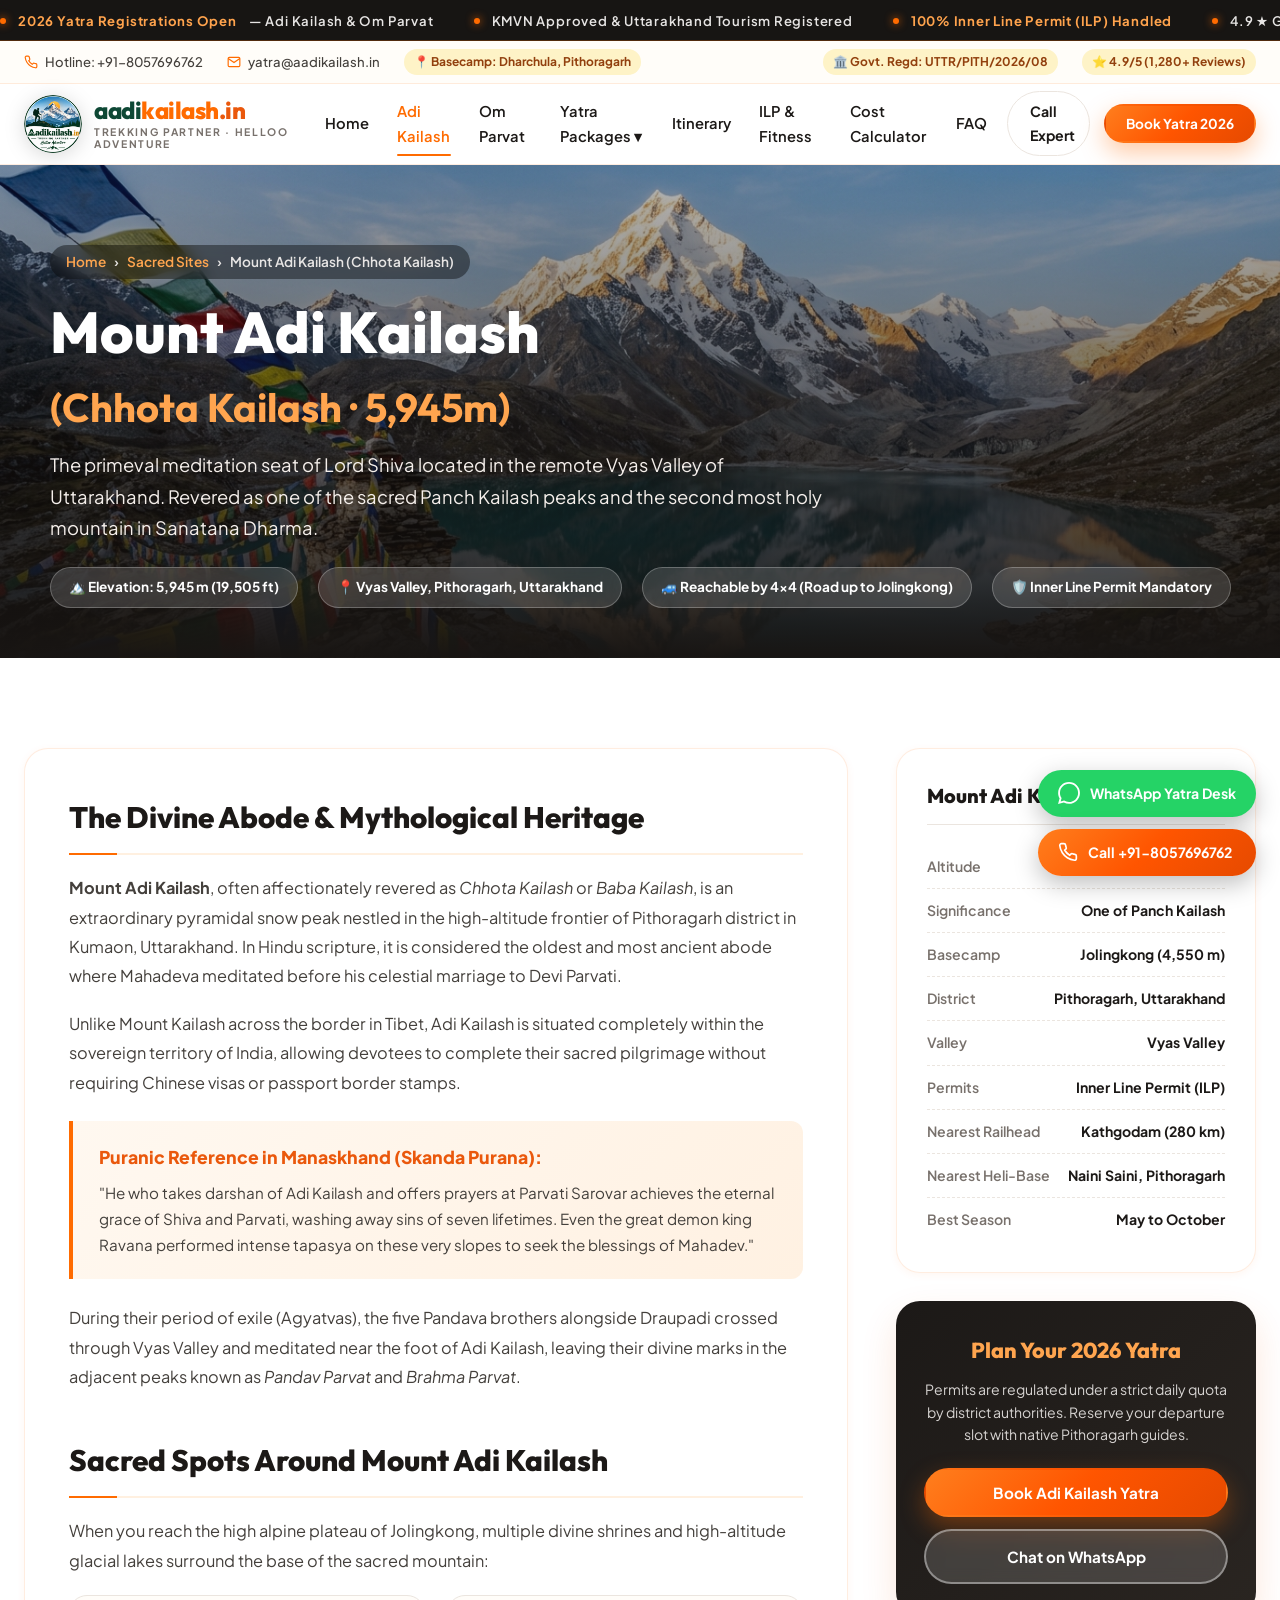
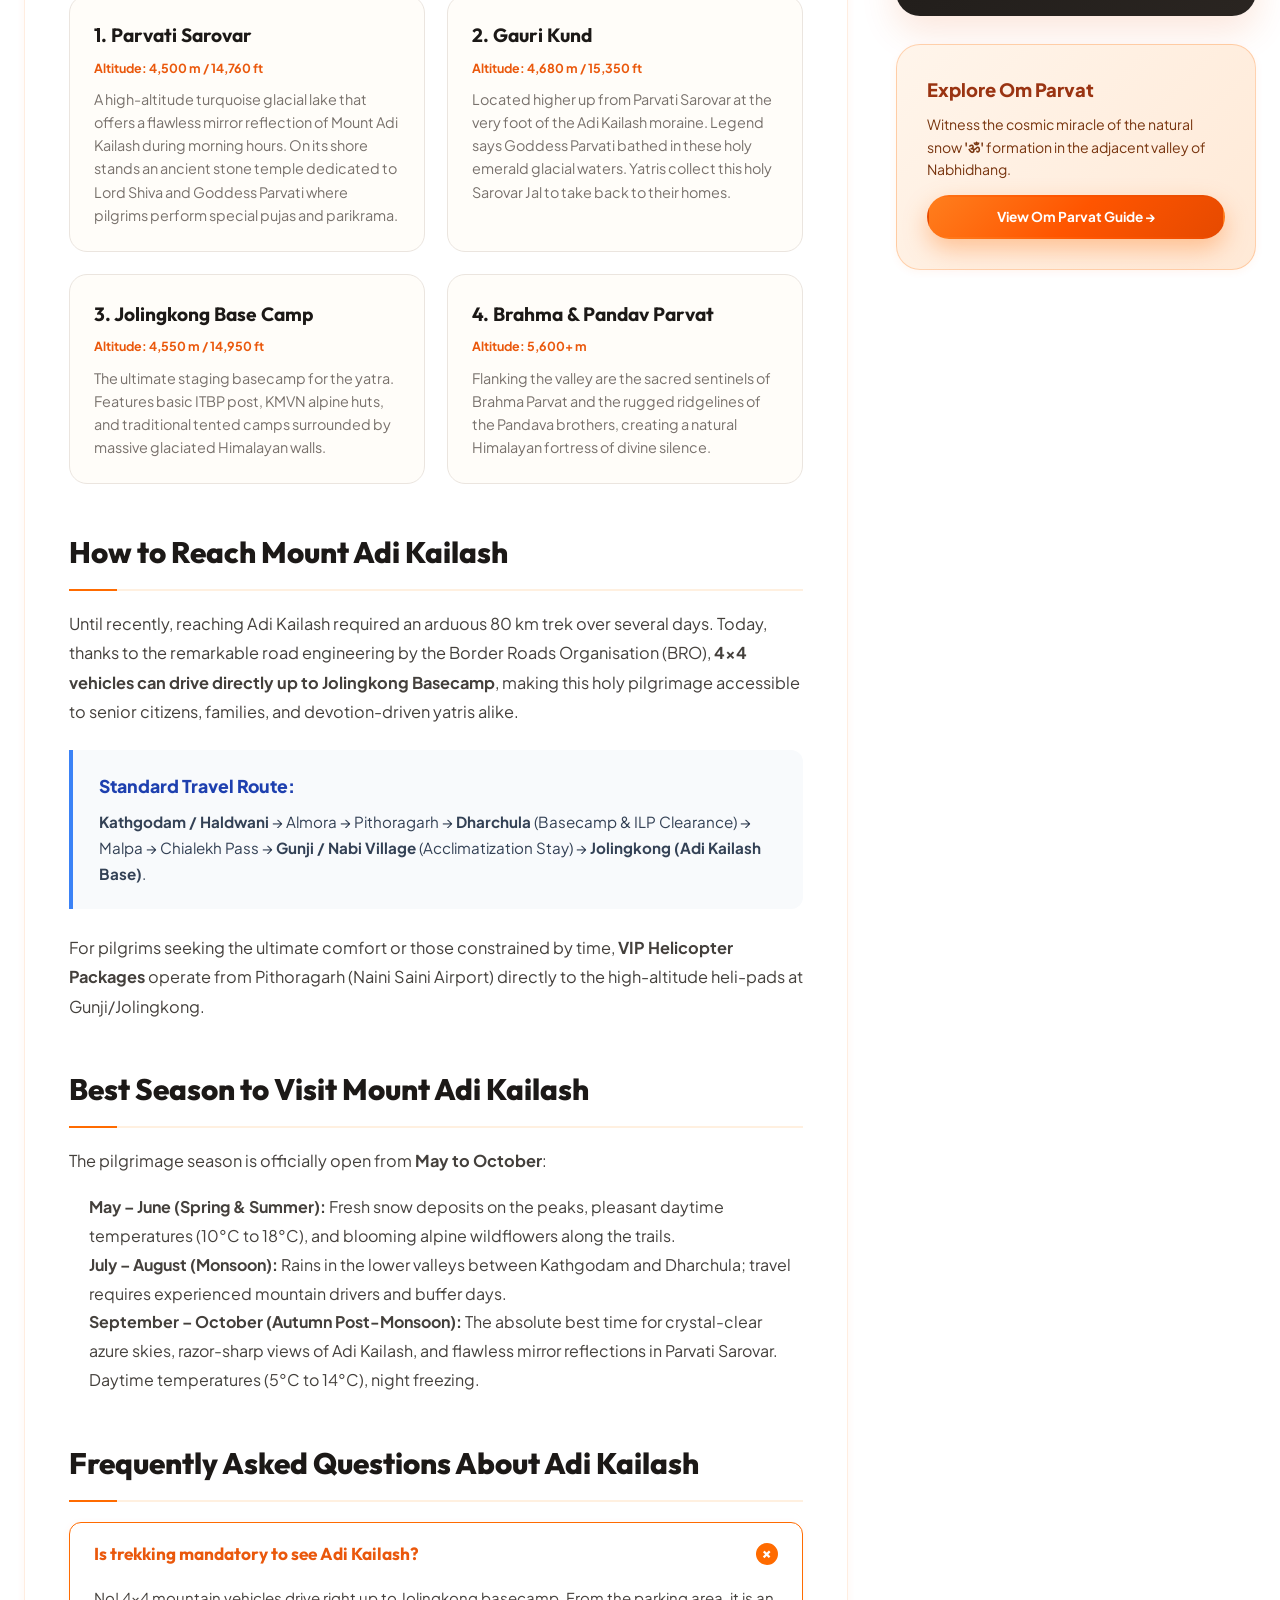
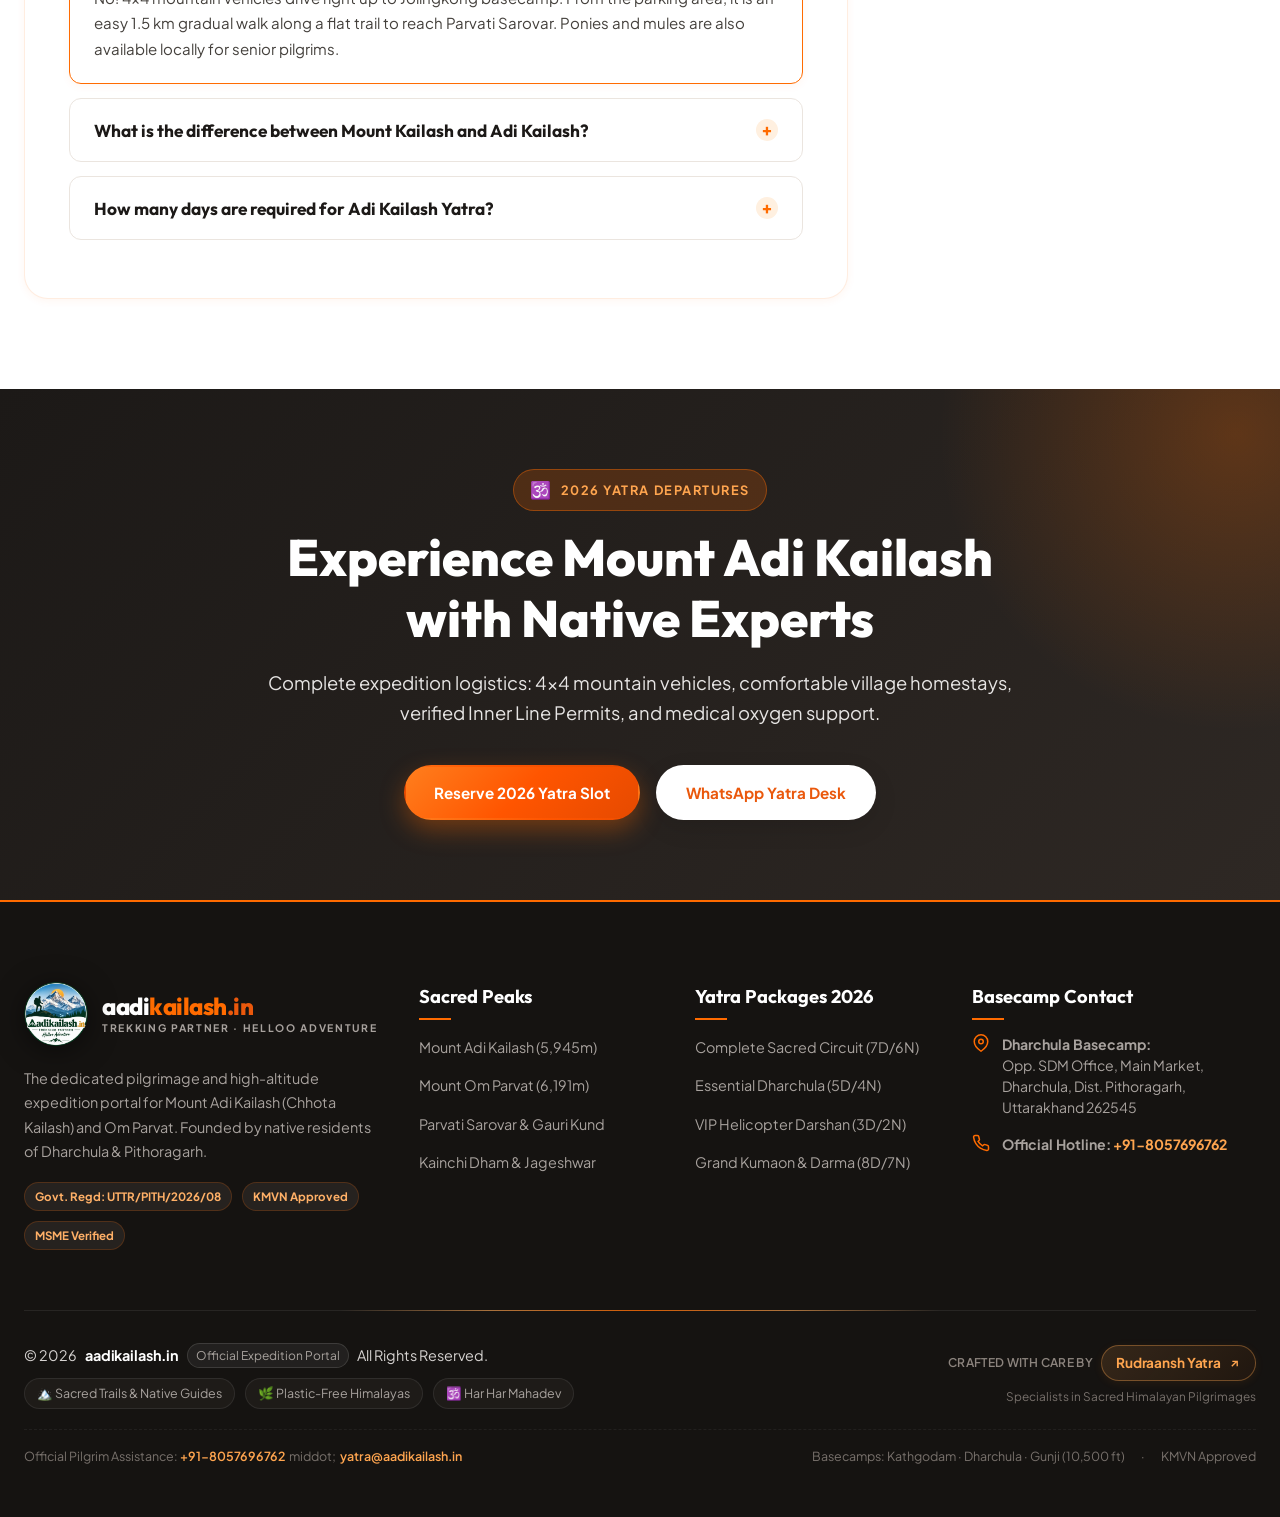
==== commit a3597b27: "Redesign footer bottom bar with Rudraansh Yatra badge and update official phone number to +91-805769" ====
--- a/adi-kailash.html
+++ b/adi-kailash.html
@@ -49,9 +49,9 @@
   <div class="top-bar">
     <div class="container top-bar-inner">
       <div class="top-bar-left">
-        <a href="tel:+917617561066" class="top-contact-link">
+        <a href="tel:+918057696762" class="top-contact-link">
           <svg viewBox="0 0 24 24" fill="none" stroke="currentColor" stroke-width="2"><path d="M22 16.92v3a2 2 0 0 1-2.18 2 19.79 19.79 0 0 1-8.63-3.07 19.5 19.5 0 0 1-6-6 19.79 19.79 0 0 1-3.07-8.67A2 2 0 0 1 4.11 2h3a2 2 0 0 1 2 1.72 12.84 12.84 0 0 0 .7 2.81 2 2 0 0 1-.45 2.11L8.09 9.91a16 16 0 0 0 6 6l1.27-1.27a2 2 0 0 1 2.11-.45 12.84 12.84 0 0 0 2.81.7A2 2 0 0 1 22 16.92z"></path></svg>
-          Hotline: +91 76175 61066
+          Hotline: +91-8057696762
         </a>
         <a href="mailto:yatra@aadikailash.in" class="top-contact-link">
           <svg viewBox="0 0 24 24" fill="none" stroke="currentColor" stroke-width="2"><path d="M4 4h16c1.1 0 2 .9 2 2v12c0 1.1-.9 2-2 2H4c-1.1 0-2-.9-2-2V6c0-1.1.9-2 2-2z"></path><polyline points="22,6 12,13 2,6"></polyline></svg>
@@ -107,15 +107,15 @@
           </div>
         </div>
         <a href="index.html#itinerary" class="nav-link">Itinerary</a>
-        <a href="index.html#permits" class="nav-link">ILP &amp; Fitness</a>
+        <a href="ilp-fitness.html" class="nav-link">ILP &amp; Fitness</a>
         <a href="index.html#calculator" class="nav-link">Cost Calculator</a>
         <a href="faq.html" class="nav-link">FAQ</a>
       </nav>
 
       <div class="header-cta-group">
-        <a href="tel:+917617561066" class="btn-header-call">
-          <svg width="15" height="15" viewBox="0 0 24 24" fill="none" stroke="currentColor" stroke-width="2"><path d="M22 16.92v3a2 2 0 0 1-2.18 2 19.79 19.79 0 0 1-8.63-3.07 19.5 19.5 0 0 1-6-6 19.79 19.79 0 0 1-3.07-8.67A2 2 0 0 1 4.11 2h3a2 2 0 0 1 2 1.72 12.84 12.84 0 0 0 .7 2.81 2 2 0 0 1-.45 2.11L8.09 9.91a16 16 0 0 0 6 6l1.27-1.27a2 2 0 0 1 2.11-.45 12.84 12.84 0 0 0 2.81.7A2 2 0 0 1 22 16.92z"></path></svg>
-          Call Expert
+        <a href="tel:+918057696762" class="btn-header-call">
+          <svg viewBox="0 0 24 24" fill="none" stroke="currentColor" stroke-width="2"><path d="M22 16.92v3a2 2 0 0 1-2.18 2 19.79 19.79 0 0 1-8.63-3.07 19.5 19.5 0 0 1-6-6 19.79 19.79 0 0 1-3.07-8.67A2 2 0 0 1 4.11 2h3a2 2 0 0 1 2 1.72 12.84 12.84 0 0 0 .7 2.81 2 2 0 0 1-.45 2.11L8.09 9.91a16 16 0 0 0 6 6l1.27-1.27a2 2 0 0 1 2.11-.45 12.84 12.84 0 0 0 2.81.7A2 2 0 0 1 22 16.92z"></path></svg>
+          <span>Call Expert</span>
         </a>
         <button class="btn btn-primary btn-sm btn-open-booking" data-package-name="Adi Kailash Yatra 2026">
           Book Yatra 2026
@@ -151,7 +151,7 @@
       <a href="package-helicopter.html" class="mobile-nav-link">3D/2N VIP Helicopter (₹72,000)</a>
       <a href="package-grand-kumaon.html" class="mobile-nav-link">8D/7N Grand Kumaon &amp; Darma (₹46,000)</a>
       <a href="index.html#itinerary" class="mobile-nav-link">Day-Wise Itinerary</a>
-      <a href="index.html#permits" class="mobile-nav-link">Inner Line Permit (ILP)</a>
+      <a href="ilp-fitness.html" class="mobile-nav-link">Inner Line Permit (ILP)</a>
       <a href="index.html#calculator" class="mobile-nav-link">Cost Calculator</a>
       <a href="faq.html" class="mobile-nav-link">Frequently Asked Questions (FAQ)</a>
     </div>
@@ -380,7 +380,7 @@
           <button class="btn btn-primary btn-open-booking" data-package-name="Adi Kailash Complete Yatra 2026" style="width: 100%; margin-bottom: 12px;">
             Book Adi Kailash Yatra
           </button>
-          <a href="https://wa.me/917617561066?text=Namaste!%20I%20want%20to%20plan%20my%20Adi%20Kailash%20Yatra%202026." target="_blank" class="btn btn-outline-white" style="width: 100%;">
+          <a href="https://wa.me/918057696762?text=Namaste!%20I%20want%20to%20plan%20my%20Adi%20Kailash%20Yatra%202026." target="_blank" class="btn btn-outline-white" style="width: 100%;">
             Chat on WhatsApp
           </a>
         </div>
@@ -413,7 +413,7 @@
         <button class="btn btn-primary btn-open-booking" data-package-name="Adi Kailash Yatra 2026">
           Reserve 2026 Yatra Slot
         </button>
-        <a href="https://wa.me/917617561066" target="_blank" class="btn btn-white">
+        <a href="https://wa.me/918057696762" target="_blank" class="btn btn-white">
           WhatsApp Yatra Desk
         </a>
       </div>
@@ -476,22 +476,49 @@
           <div class="footer-contact-item">
             <svg viewBox="0 0 24 24" fill="none" stroke="currentColor" stroke-width="2"><path d="M22 16.92v3a2 2 0 0 1-2.18 2 19.79 19.79 0 0 1-8.63-3.07 19.5 19.5 0 0 1-6-6 19.79 19.79 0 0 1-3.07-8.67A2 2 0 0 1 4.11 2h3a2 2 0 0 1 2 1.72 12.84 12.84 0 0 0 .7 2.81 2 2 0 0 1-.45 2.11L8.09 9.91a16 16 0 0 0 6 6l1.27-1.27a2 2 0 0 1 2.11-.45 12.84 12.84 0 0 0 2.81.7A2 2 0 0 1 22 16.92z"></path></svg>
             <div>
-              <strong>Hotlines:</strong> +91 76175 61066 / +91 94120 12345
+              <strong>Official Hotline:</strong> <a href="tel:+918057696762" style="color: #FFA54F; font-weight: 700; text-decoration: none;">+91-8057696762</a>
             </div>
           </div>
         </div>
       </div>
 
       <div class="footer-bottom-bar">
-        <div>
-          &copy; 2026 <strong>aadikailash.in</strong>. All Rights Reserved. Sacred Trails, Native Guides.
-        </div>
-        <div class="footer-credit" style="color: #A8A29E; font-size: 0.85rem; text-align: center;">
-          Designed by <a href="https://www.rudraanshyatra.com/" target="_blank" rel="noopener noreferrer" style="color: #FFA54F; font-weight: 700; text-decoration: underline;">Rudraansh Yatra</a> with care for spiritual travel.
-        </div>
-        <div style="display: flex; gap: 20px;">
-          <span>Official Portal: aadikailash.in</span>
-          <span>Har Har Mahadev ॐ</span>
+        <div class="footer-bottom-main">
+          <div class="footer-brand-meta">
+            <div class="footer-copyright">
+              &copy; 2026 <strong>aadikailash.in</strong>
+              <span class="footer-copyright-badge">Official Expedition Portal</span>
+              <span>All Rights Reserved.</span>
+            </div>
+            <div class="footer-sacred-tags">
+              <span class="footer-sacred-pill">🏔️ Sacred Trails &amp; Native Guides</span>
+              <span class="footer-sacred-pill">🌿 Plastic-Free Himalayas</span>
+              <span class="footer-sacred-pill">🕉️ Har Har Mahadev</span>
+            </div>
+          </div>
+
+          <div class="footer-designer-credit">
+            <div class="designer-label-wrap">
+              <span class="designer-label">Crafted with care by</span>
+              <a href="https://www.rudraanshyatra.com/" target="_blank" rel="noopener noreferrer" class="designer-link-badge">
+                <span>Rudraansh Yatra</span>
+                <svg viewBox="0 0 24 24" fill="none" stroke="currentColor" stroke-width="2.5"><path d="M7 17l9.2-9.2M17 17V8H8"/></svg>
+              </a>
+            </div>
+            <span class="designer-subtext">Specialists in Sacred Himalayan Pilgrimages</span>
+          </div>
+        </div>
+
+        <div class="footer-bottom-sub">
+          <div>
+            Official Pilgrim Assistance: <a href="tel:+918057696762">+91-8057696762</a> &nbspmiddot;&nbsp; 
+            <a href="mailto:yatra@aadikailash.in">yatra@aadikailash.in</a>
+          </div>
+          <div class="footer-portal-stats">
+            <span>Basecamps: Kathgodam &middot; Dharchula &middot; Gunji (10,500 ft)</span>
+            <span>&middot;</span>
+            <span>KMVN Approved</span>
+          </div>
         </div>
       </div>
     </div>
@@ -559,13 +586,13 @@
 
   <!-- Floating Actions Bar -->
   <div class="floating-actions-bar">
-    <a href="https://wa.me/917617561066?text=Namaste!%20I%20want%20to%20plan%20my%20Adi%20Kailash%20Yatra%202026." target="_blank" class="floating-btn btn-floating-whatsapp" aria-label="Chat on WhatsApp">
+    <a href="https://wa.me/918057696762?text=Namaste!%20I%20want%20to%20plan%20my%20Adi%20Kailash%20Yatra%202026." target="_blank" class="floating-btn btn-floating-whatsapp" aria-label="Chat on WhatsApp">
       <svg width="22" height="22" viewBox="0 0 24 24" fill="#FFFFFF"><path d="M.057 24l1.687-6.163c-1.041-1.804-1.588-3.849-1.587-5.946.003-6.556 5.338-11.891 11.893-11.891 3.181.001 6.167 1.24 8.413 3.488 2.245 2.248 3.481 5.236 3.48 8.414-.003 6.557-5.338 11.892-11.893 11.892-1.99-.001-3.951-.5-5.688-1.448l-6.305 1.654zm6.597-3.807c1.676.995 3.276 1.591 5.392 1.592 5.448 0 9.886-4.434 9.889-9.885.002-5.462-4.415-9.89-9.881-9.892-5.452 0-9.887 4.434-9.889 9.884-.001 2.225.651 3.891 1.746 5.634l-.999 3.648 3.742-.981z"/></svg>
       <span>WhatsApp Yatra Desk</span>
     </a>
-    <a href="tel:+917617561066" class="floating-btn btn-floating-call" aria-label="Call Yatra Specialist">
+    <a href="tel:+918057696762" class="floating-btn btn-floating-call" aria-label="Call Yatra Specialist">
       <svg width="20" height="20" viewBox="0 0 24 24" fill="none" stroke="currentColor" stroke-width="2"><path d="M22 16.92v3a2 2 0 0 1-2.18 2 19.79 19.79 0 0 1-8.63-3.07 19.5 19.5 0 0 1-6-6 19.79 19.79 0 0 1-3.07-8.67A2 2 0 0 1 4.11 2h3a2 2 0 0 1 2 1.72 12.84 12.84 0 0 0 .7 2.81 2 2 0 0 1-.45 2.11L8.09 9.91a16 16 0 0 0 6 6l1.27-1.27a2 2 0 0 1 2.11-.45 12.84 12.84 0 0 0 2.81.7A2 2 0 0 1 22 16.92z"></path></svg>
-      <span>Call +91 76175 61066</span>
+      <span>Call +91-8057696762</span>
     </a>
   </div>
 
--- a/style.css
+++ b/style.css
@@ -2089,16 +2089,227 @@
   border-radius: var(--radius-pill);
 }
 
-.footer-bottom-bar {
-  border-top: 1px solid #292524;
-  padding-top: 28px;
+/* ==========================================================================
+   REDESIGNED LUXURY SACRED FOOTER BOTTOM & DESIGNER CREDIT
+   ========================================================================== */
+.footer-bottom-bar,
+.footer-bottom {
+  border-top: 1px solid rgba(255, 255, 255, 0.08);
+  margin-top: 48px;
+  padding-top: 32px;
+  padding-bottom: 20px;
+  position: relative;
+  display: flex;
+  flex-direction: column;
+  gap: 20px;
+  width: 100%;
+}
+
+.footer-bottom-bar::before,
+.footer-bottom::before {
+  content: '';
+  position: absolute;
+  top: -1px;
+  left: 50%;
+  transform: translateX(-50%);
+  width: min(600px, 80%);
+  height: 1px;
+  background: linear-gradient(90deg, transparent, rgba(255, 165, 79, 0.6), rgba(255, 107, 0, 0.8), rgba(255, 165, 79, 0.6), transparent);
+}
+
+.footer-bottom-main {
   display: flex;
   justify-content: space-between;
   align-items: center;
   flex-wrap: wrap;
+  gap: 24px;
+  width: 100%;
+}
+
+.footer-brand-meta {
+  display: flex;
+  flex-direction: column;
+  gap: 10px;
+}
+
+.footer-copyright {
+  font-size: 0.9rem;
+  color: #D6D3D1;
+  display: flex;
+  align-items: center;
+  gap: 8px;
+  flex-wrap: wrap;
+}
+
+.footer-copyright strong {
+  color: #FFFFFF;
+  font-weight: 700;
+  letter-spacing: -0.01em;
+}
+
+.footer-copyright-badge {
+  display: inline-flex;
+  align-items: center;
+  gap: 4px;
+  background: rgba(255, 255, 255, 0.06);
+  border: 1px solid rgba(255, 255, 255, 0.12);
+  color: #A8A29E;
+  font-size: 0.75rem;
+  padding: 2px 8px;
+  border-radius: var(--radius-pill);
+}
+
+.footer-sacred-tags {
+  display: flex;
+  align-items: center;
+  gap: 10px;
+  flex-wrap: wrap;
+}
+
+.footer-sacred-pill {
+  display: inline-flex;
+  align-items: center;
+  gap: 6px;
+  font-size: 0.78rem;
+  color: #A8A29E;
+  background: rgba(38, 34, 31, 0.6);
+  border: 1px solid rgba(255, 255, 255, 0.08);
+  padding: 4px 12px;
+  border-radius: 999px;
+  transition: all 0.25s ease;
+}
+
+.footer-sacred-pill:hover {
+  color: #F5F5F4;
+  border-color: rgba(255, 165, 79, 0.35);
+  background: rgba(255, 165, 79, 0.08);
+}
+
+/* Designer Credit Card / Badge */
+.footer-designer-credit {
+  display: flex;
+  flex-direction: column;
+  align-items: flex-end;
+  gap: 6px;
+}
+
+.designer-label-wrap {
+  display: flex;
+  align-items: center;
+  gap: 8px;
+  flex-wrap: wrap;
+}
+
+.designer-label {
+  font-size: 0.75rem;
+  color: #8C847E;
+  letter-spacing: 0.03em;
+  text-transform: uppercase;
+  font-weight: 600;
+}
+
+.designer-link-badge {
+  display: inline-flex;
+  align-items: center;
+  gap: 7px;
+  background: linear-gradient(135deg, rgba(255, 165, 79, 0.14), rgba(255, 107, 0, 0.05));
+  border: 1px solid rgba(255, 165, 79, 0.35);
+  padding: 6px 14px;
+  border-radius: 999px;
+  color: #FFA54F;
+  text-decoration: none;
+  font-size: 0.85rem;
+  font-weight: 700;
+  letter-spacing: -0.01em;
+  box-shadow: 0 2px 10px rgba(255, 122, 0, 0.08);
+  transition: all 0.3s cubic-bezier(0.4, 0, 0.2, 1);
+}
+
+.designer-link-badge:hover {
+  background: linear-gradient(135deg, rgba(255, 165, 79, 0.25), rgba(255, 107, 0, 0.15));
+  border-color: rgba(255, 165, 79, 0.65);
+  color: #FFB877;
+  transform: translateY(-2px);
+  box-shadow: 0 6px 20px rgba(255, 122, 0, 0.22);
+}
+
+.designer-link-badge svg {
+  width: 13px;
+  height: 13px;
+  stroke: currentColor;
+  transition: transform 0.3s ease;
+}
+
+.designer-link-badge:hover svg {
+  transform: translate(2px, -2px);
+}
+
+.designer-subtext {
+  font-size: 0.74rem;
+  color: #78716C;
+}
+
+/* Secondary Sub-Row */
+.footer-bottom-sub {
+  border-top: 1px dashed rgba(255, 255, 255, 0.06);
+  padding-top: 16px;
+  display: flex;
+  justify-content: space-between;
+  align-items: center;
+  flex-wrap: wrap;
+  gap: 12px;
+  font-size: 0.78rem;
+  color: #78716C;
+  width: 100%;
+}
+
+.footer-bottom-sub a {
+  color: #FFA54F;
+  text-decoration: none;
+  font-weight: 600;
+  transition: color 0.2s ease;
+}
+
+.footer-bottom-sub a:hover {
+  color: #FFC288;
+  text-decoration: underline;
+}
+
+.footer-portal-stats {
+  display: flex;
+  align-items: center;
   gap: 16px;
-  font-size: 0.82rem;
-  color: #78716C;
+  flex-wrap: wrap;
+}
+
+.footer-portal-stats span {
+  display: inline-flex;
+  align-items: center;
+  gap: 5px;
+}
+
+@media (max-width: 768px) {
+  .footer-bottom-bar,
+  .footer-bottom {
+    align-items: flex-start;
+    text-align: left;
+  }
+  .footer-bottom-main {
+    flex-direction: column;
+    align-items: flex-start;
+    gap: 18px;
+  }
+  .footer-designer-credit {
+    align-items: flex-start;
+    width: 100%;
+    padding-top: 10px;
+    border-top: 1px solid rgba(255, 255, 255, 0.05);
+  }
+  .footer-bottom-sub {
+    flex-direction: column;
+    align-items: flex-start;
+    gap: 8px;
+  }
 }
 
 /* Animations */
@@ -2877,5 +3088,519 @@
   flex-wrap: wrap;
 }
 
-
-
+/* ==========================================================================
+   19. DEDICATED ILP & FITNESS STYLES
+   ========================================================================== */
+.subpage-hero-ilp {
+  background-image: var(--dark-hero-overlay), url('assets/images/hero-adi-kailash.jpg');
+}
+
+/* Quick Stats Badges Bar */
+.ilp-stats-bar {
+  display: grid;
+  grid-template-columns: repeat(auto-fit, minmax(180px, 1fr));
+  gap: 16px;
+  margin: -40px auto 50px;
+  position: relative;
+  z-index: 10;
+}
+
+.ilp-stat-card {
+  background: var(--white);
+  border-radius: var(--radius-lg);
+  padding: 20px 18px;
+  border: 1px solid rgba(255, 107, 0, 0.16);
+  box-shadow: var(--shadow-md);
+  text-align: center;
+  transition: transform var(--transition-fast), box-shadow var(--transition-fast);
+}
+
+.ilp-stat-card:hover {
+  transform: translateY(-4px);
+  box-shadow: var(--shadow-lg);
+  border-color: var(--primary-orange);
+}
+
+.ilp-stat-icon {
+  font-size: 1.8rem;
+  margin-bottom: 8px;
+}
+
+.ilp-stat-title {
+  font-family: var(--font-heading);
+  font-size: 1.05rem;
+  font-weight: 800;
+  color: var(--text-dark);
+  margin-bottom: 4px;
+}
+
+.ilp-stat-desc {
+  font-size: 0.8rem;
+  color: var(--text-muted);
+  line-height: 1.4;
+}
+
+/* Quick Navigation Anchor Bar */
+.ilp-nav-tabs-wrapper {
+  position: sticky;
+  top: 80px;
+  z-index: 990;
+  background: rgba(255, 255, 255, 0.96);
+  backdrop-filter: blur(12px);
+  border-bottom: 1px solid rgba(255, 107, 0, 0.16);
+  padding: 12px 0;
+  margin-bottom: 40px;
+  box-shadow: 0 4px 12px rgba(0, 0, 0, 0.04);
+}
+
+.ilp-nav-tabs {
+  display: flex;
+  gap: 10px;
+  overflow-x: auto;
+  white-space: nowrap;
+  scrollbar-width: none;
+  -ms-overflow-style: none;
+  padding: 2px 4px;
+}
+
+.ilp-nav-tabs::-webkit-scrollbar {
+  display: none;
+}
+
+.ilp-tab-link {
+  display: inline-flex;
+  align-items: center;
+  gap: 8px;
+  padding: 9px 18px;
+  border-radius: var(--radius-pill);
+  background: #FFF5EB;
+  color: var(--text-body);
+  font-size: 0.88rem;
+  font-weight: 700;
+  border: 1px solid rgba(255, 107, 0, 0.2);
+  transition: all var(--transition-fast);
+}
+
+.ilp-tab-link:hover, .ilp-tab-link.active {
+  background: var(--primary-orange);
+  color: var(--white);
+  border-color: var(--primary-orange);
+  box-shadow: 0 4px 12px rgba(255, 107, 0, 0.3);
+}
+
+/* Section Header Block for ILP Page */
+.ilp-section-block {
+  background: var(--white);
+  border: 1px solid var(--border-subtle);
+  border-radius: var(--radius-xl);
+  padding: 44px 38px;
+  margin-bottom: 36px;
+  box-shadow: var(--shadow-sm);
+}
+
+.ilp-block-header {
+  display: flex;
+  align-items: flex-start;
+  gap: 18px;
+  margin-bottom: 28px;
+  padding-bottom: 20px;
+  border-bottom: 1px solid #F3EDE7;
+}
+
+.ilp-block-badge {
+  width: 48px;
+  height: 48px;
+  border-radius: 14px;
+  background: linear-gradient(135deg, #FFF0E0 0%, #FFE0C2 100%);
+  color: var(--primary-orange);
+  display: flex;
+  align-items: center;
+  justify-content: center;
+  font-size: 1.5rem;
+  flex-shrink: 0;
+  box-shadow: 0 4px 10px rgba(255, 107, 0, 0.15);
+}
+
+.ilp-block-title {
+  font-family: var(--font-heading);
+  font-size: 1.6rem;
+  font-weight: 800;
+  color: var(--text-dark);
+  line-height: 1.25;
+}
+
+.ilp-block-title small {
+  display: block;
+  font-family: var(--font-body);
+  font-size: 0.9rem;
+  font-weight: 500;
+  color: var(--text-muted);
+  margin-top: 4px;
+}
+
+/* Step Timeline Grid */
+.ilp-steps-grid {
+  display: grid;
+  grid-template-columns: repeat(auto-fit, minmax(260px, 1fr));
+  gap: 24px;
+  position: relative;
+}
+
+.ilp-step-card {
+  background: #FFFDF9;
+  border: 1px solid rgba(255, 107, 0, 0.2);
+  border-radius: var(--radius-lg);
+  padding: 28px 22px;
+  position: relative;
+  transition: transform var(--transition-fast), box-shadow var(--transition-fast);
+}
+
+.ilp-step-card:hover {
+  transform: translateY(-4px);
+  box-shadow: var(--shadow-md);
+  border-color: var(--primary-orange);
+}
+
+.ilp-step-pill {
+  position: absolute;
+  top: -14px;
+  left: 20px;
+  background: var(--orange-gradient);
+  color: var(--white);
+  padding: 3px 14px;
+  border-radius: var(--radius-pill);
+  font-size: 0.78rem;
+  font-weight: 800;
+  letter-spacing: 0.05em;
+  text-transform: uppercase;
+  box-shadow: 0 3px 8px rgba(255, 107, 0, 0.3);
+}
+
+.ilp-step-card h4 {
+  font-family: var(--font-heading);
+  font-size: 1.15rem;
+  font-weight: 800;
+  color: var(--text-dark);
+  margin-top: 8px;
+  margin-bottom: 10px;
+}
+
+.ilp-step-card p {
+  font-size: 0.9rem;
+  color: var(--text-body);
+  line-height: 1.65;
+}
+
+/* Document Cards Grid */
+.ilp-docs-grid {
+  display: grid;
+  grid-template-columns: repeat(auto-fit, minmax(280px, 1fr));
+  gap: 20px;
+}
+
+.ilp-doc-card {
+  background: #FFFDF9;
+  border: 1px solid #EFEAE4;
+  border-radius: var(--radius-lg);
+  padding: 24px 20px;
+  display: flex;
+  gap: 16px;
+  transition: all var(--transition-fast);
+}
+
+.ilp-doc-card:hover {
+  border-color: var(--primary-orange);
+  box-shadow: var(--shadow-sm);
+  background: var(--white);
+}
+
+.ilp-doc-icon {
+  width: 44px;
+  height: 44px;
+  border-radius: 12px;
+  background: #FFF0E0;
+  color: var(--primary-orange);
+  display: flex;
+  align-items: center;
+  justify-content: center;
+  font-size: 1.3rem;
+  flex-shrink: 0;
+}
+
+.ilp-doc-info h4 {
+  font-family: var(--font-heading);
+  font-size: 1.05rem;
+  font-weight: 800;
+  color: var(--text-dark);
+  margin-bottom: 4px;
+}
+
+.ilp-doc-info p {
+  font-size: 0.85rem;
+  color: var(--text-muted);
+  line-height: 1.5;
+  margin-bottom: 8px;
+}
+
+.ilp-doc-tag {
+  display: inline-block;
+  padding: 3px 10px;
+  background: #FEF3C7;
+  color: #92400E;
+  font-size: 0.74rem;
+  font-weight: 700;
+  border-radius: var(--radius-pill);
+}
+
+.ilp-doc-tag.mandatory {
+  background: #FEE2E2;
+  color: #991B1B;
+}
+
+/* Altitude Timeline & Chart */
+.altitude-table-wrap {
+  overflow-x: auto;
+  margin: 20px 0;
+  border: 1px solid var(--border-subtle);
+  border-radius: var(--radius-md);
+}
+
+.altitude-table {
+  width: 100%;
+  border-collapse: collapse;
+  text-align: left;
+  font-size: 0.9rem;
+}
+
+.altitude-table th {
+  background: #1C1917;
+  color: var(--white);
+  padding: 14px 18px;
+  font-weight: 700;
+  font-family: var(--font-heading);
+}
+
+.altitude-table td {
+  padding: 13px 18px;
+  border-bottom: 1px solid #F0ECE8;
+  color: var(--text-body);
+}
+
+.altitude-table tr:nth-child(even) {
+  background: #FFFDF9;
+}
+
+.altitude-table tr.highlight-danger {
+  background: #FFF1F2;
+  font-weight: 600;
+}
+
+.altitude-badge {
+  display: inline-block;
+  padding: 2px 10px;
+  border-radius: var(--radius-pill);
+  font-size: 0.8rem;
+  font-weight: 700;
+  background: #E0F2FE;
+  color: #0369A1;
+}
+
+.altitude-badge.high {
+  background: #FEF3C7;
+  color: #B45309;
+}
+
+.altitude-badge.extreme {
+  background: #FEE2E2;
+  color: #B91C1C;
+}
+
+/* AMS Protocol Comparison Box */
+.ams-grid {
+  display: grid;
+  grid-template-columns: 1fr 1fr;
+  gap: 22px;
+  margin: 24px 0;
+}
+
+@media (max-width: 768px) {
+  .ams-grid {
+    grid-template-columns: 1fr;
+  }
+}
+
+.ams-box {
+  border-radius: var(--radius-lg);
+  padding: 24px;
+  border: 1px solid transparent;
+}
+
+.ams-box.normal {
+  background: #F0FDF4;
+  border-color: #BBF7D0;
+}
+
+.ams-box.normal h4 {
+  color: #166534;
+  font-weight: 800;
+  margin-bottom: 12px;
+}
+
+.ams-box.warning {
+  background: #FEF2F2;
+  border-color: #FECACA;
+}
+
+.ams-box.warning h4 {
+  color: #991B1B;
+  font-weight: 800;
+  margin-bottom: 12px;
+}
+
+.ams-list {
+  padding-left: 20px;
+  font-size: 0.88rem;
+  line-height: 1.7;
+}
+
+.ams-list li {
+  list-style-type: disc;
+  margin-bottom: 6px;
+}
+
+/* 4-Week Fitness Plan */
+.training-grid {
+  display: grid;
+  grid-template-columns: repeat(auto-fit, minmax(240px, 1fr));
+  gap: 20px;
+  margin: 24px 0;
+}
+
+.training-card {
+  background: #FFFDF9;
+  border: 1px solid rgba(255, 107, 0, 0.18);
+  border-radius: var(--radius-lg);
+  padding: 24px 20px;
+  transition: all var(--transition-fast);
+}
+
+.training-card:hover {
+  transform: translateY(-3px);
+  box-shadow: var(--shadow-sm);
+  border-color: var(--primary-orange);
+}
+
+.training-week-pill {
+  display: inline-block;
+  background: #FFF0E0;
+  color: var(--primary-saffron);
+  font-size: 0.8rem;
+  font-weight: 800;
+  padding: 4px 12px;
+  border-radius: var(--radius-pill);
+  margin-bottom: 10px;
+}
+
+.training-card h4 {
+  font-family: var(--font-heading);
+  font-size: 1.1rem;
+  font-weight: 800;
+  color: var(--text-dark);
+  margin-bottom: 10px;
+}
+
+.training-card ul {
+  font-size: 0.86rem;
+  color: var(--text-body);
+  line-height: 1.65;
+  padding-left: 18px;
+}
+
+.training-card li {
+  list-style-type: circle;
+  margin-bottom: 6px;
+}
+
+/* Download Form Card */
+.download-templates-grid {
+  display: grid;
+  grid-template-columns: repeat(auto-fit, minmax(300px, 1fr));
+  gap: 20px;
+  margin-top: 24px;
+}
+
+.template-card {
+  border: 1px solid var(--border-subtle);
+  border-radius: var(--radius-lg);
+  padding: 24px;
+  background: #FFFDF9;
+  display: flex;
+  flex-direction: column;
+  justify-content: space-between;
+}
+
+.template-card-header {
+  display: flex;
+  align-items: center;
+  gap: 14px;
+  margin-bottom: 14px;
+}
+
+.template-card-header .icon {
+  width: 44px;
+  height: 44px;
+  border-radius: 10px;
+  background: #FEF3C7;
+  color: #B45309;
+  display: flex;
+  align-items: center;
+  justify-content: center;
+  font-size: 1.3rem;
+}
+
+.template-card-header h4 {
+  font-family: var(--font-heading);
+  font-size: 1.1rem;
+  font-weight: 800;
+  color: var(--text-dark);
+}
+
+.template-card p {
+  font-size: 0.86rem;
+  color: var(--text-muted);
+  line-height: 1.6;
+  margin-bottom: 20px;
+}
+
+.btn-download-sample {
+  display: inline-flex;
+  align-items: center;
+  justify-content: center;
+  gap: 8px;
+  background: var(--white);
+  border: 1.5px solid var(--primary-orange);
+  color: var(--primary-orange);
+  font-weight: 700;
+  font-size: 0.88rem;
+  padding: 10px 18px;
+  border-radius: var(--radius-pill);
+  transition: all var(--transition-fast);
+}
+
+.btn-download-sample:hover {
+  background: var(--primary-orange);
+  color: var(--white);
+}
+
+@media (max-width: 768px) {
+  .ilp-section-block {
+    padding: 28px 20px;
+  }
+  .ilp-block-header {
+    flex-direction: column;
+    gap: 12px;
+  }
+}
+
+
+
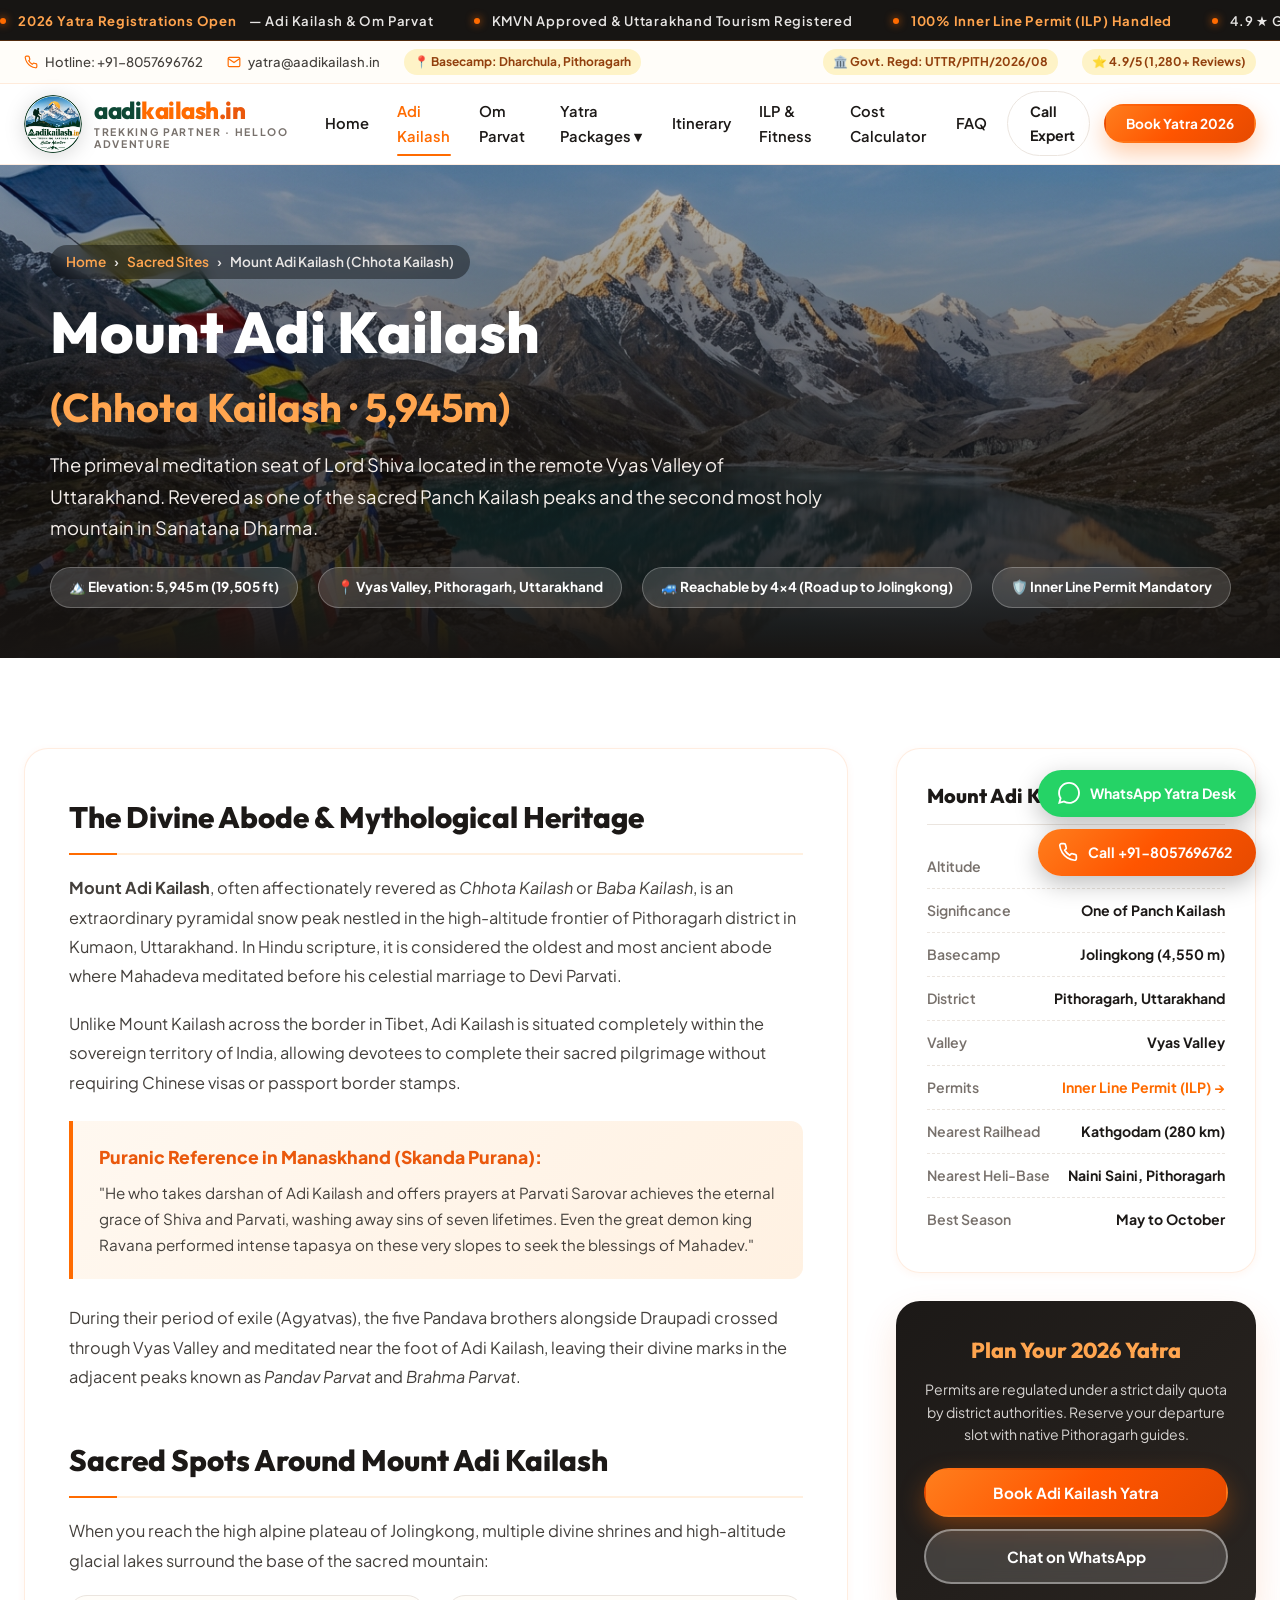
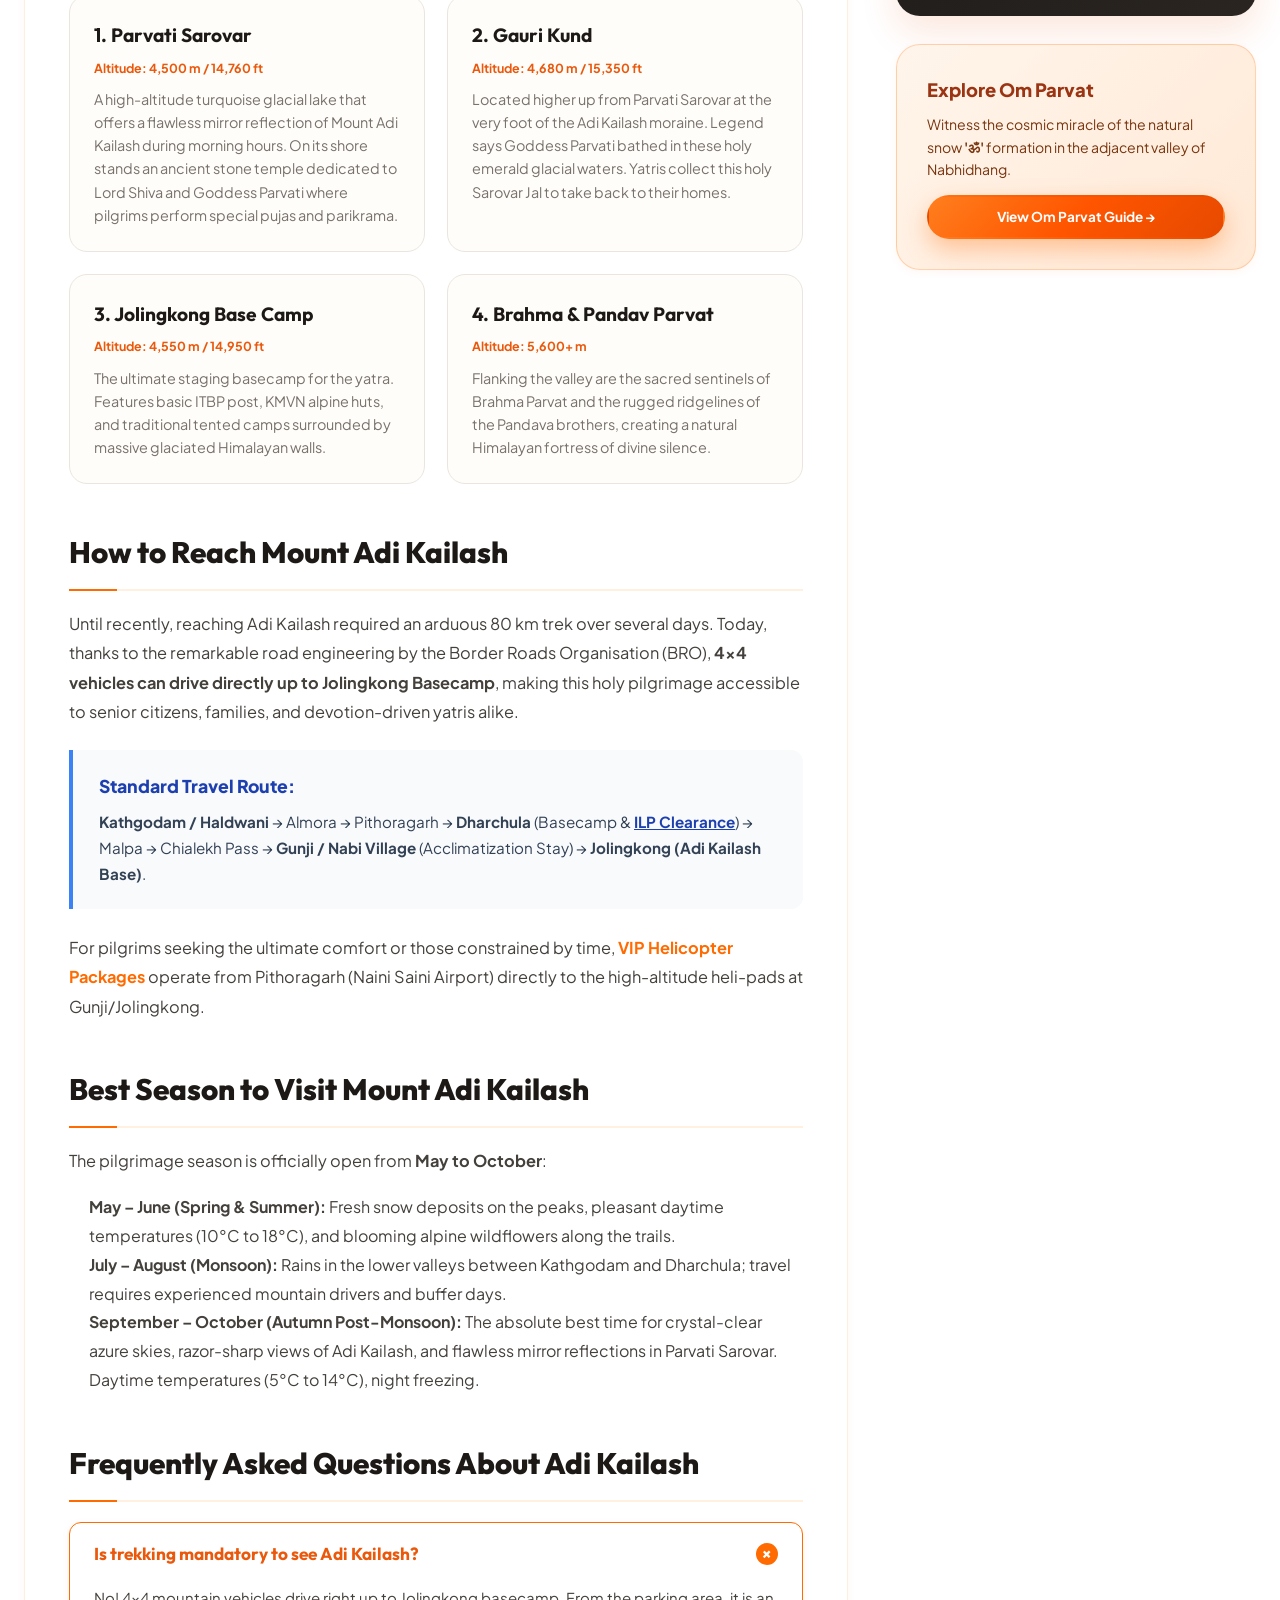
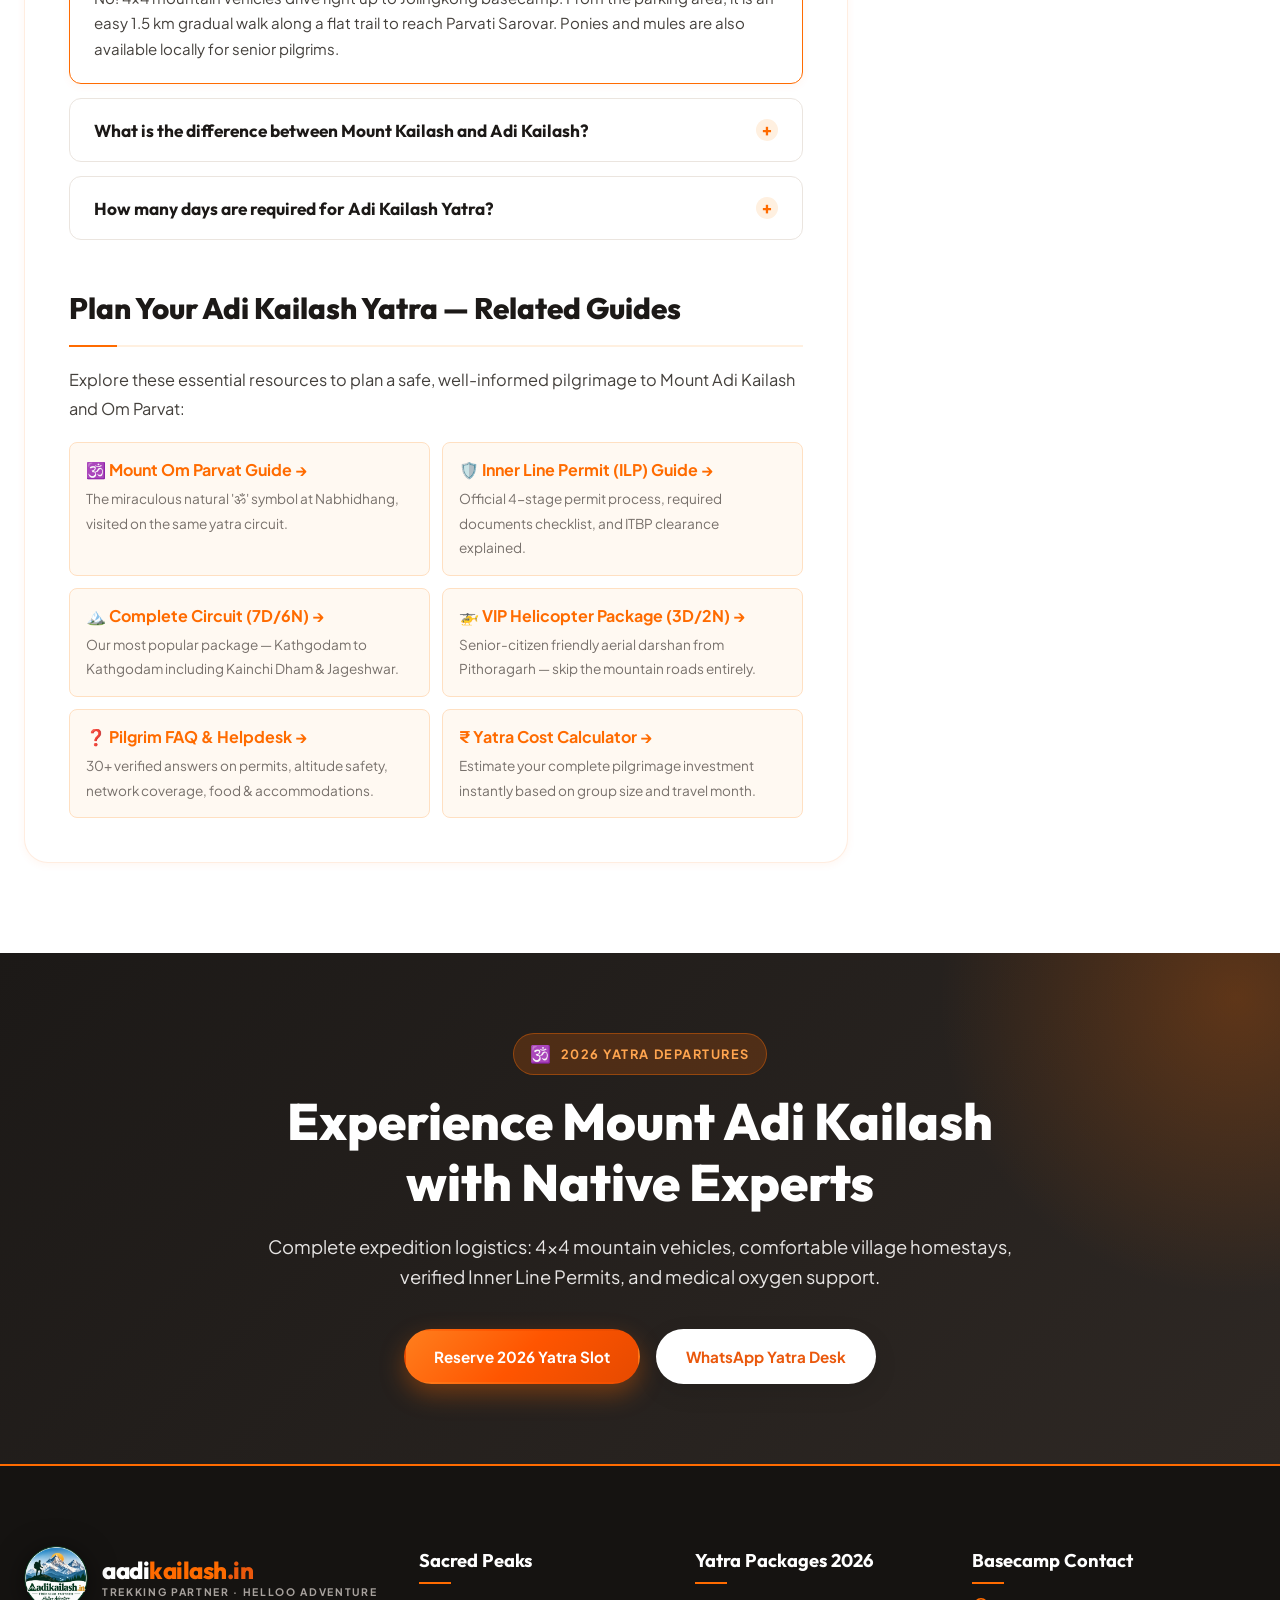
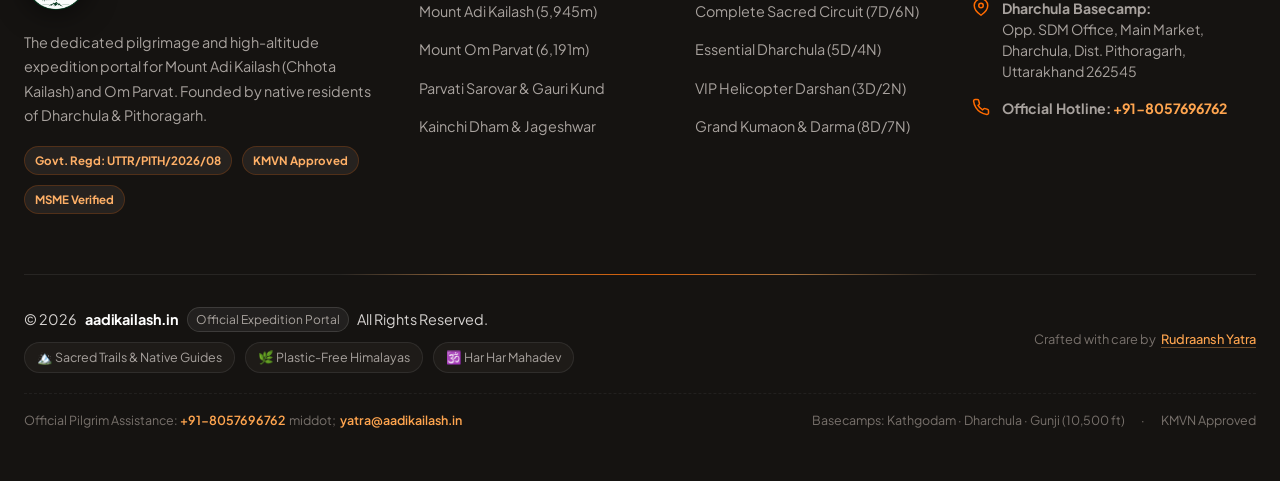
==== commit 913bac6b: "fix: proper vercel routing config for all pages + full internal linking" ====
--- a/adi-kailash.html
+++ b/adi-kailash.html
@@ -266,12 +266,12 @@
           <div class="highlight-box" style="background: #F8FAFC; border-left-color: #3B82F6;">
             <h4 style="color: #1E40AF;">Standard Travel Route:</h4>
             <p style="color: #334155;">
-              <strong>Kathgodam / Haldwani</strong> → Almora → Pithoragarh → <strong>Dharchula</strong> (Basecamp &amp; ILP Clearance) → Malpa → Chialekh Pass → <strong>Gunji / Nabi Village</strong> (Acclimatization Stay) → <strong>Jolingkong (Adi Kailash Base)</strong>.
+              <strong>Kathgodam / Haldwani</strong> → Almora → Pithoragarh → <strong>Dharchula</strong> (Basecamp &amp; <a href="ilp-fitness.html" style="color: #1E40AF; font-weight: 700; text-decoration: underline;">ILP Clearance</a>) → Malpa → Chialekh Pass → <strong>Gunji / Nabi Village</strong> (Acclimatization Stay) → <strong>Jolingkong (Adi Kailash Base)</strong>.
             </p>
           </div>
 
           <p>
-            For pilgrims seeking the ultimate comfort or those constrained by time, <strong>VIP Helicopter Packages</strong> operate from Pithoragarh (Naini Saini Airport) directly to the high-altitude heli-pads at Gunji/Jolingkong.
+            For pilgrims seeking the ultimate comfort or those constrained by time, <a href="package-helicopter.html" style="color: var(--primary-orange); font-weight: 700;"><strong>VIP Helicopter Packages</strong></a> operate from Pithoragarh (Naini Saini Airport) directly to the high-altitude heli-pads at Gunji/Jolingkong.
           </p>
         </article>
 
@@ -319,10 +319,42 @@
                 <span class="faq-icon">+</span>
               </button>
               <div class="faq-answer">
-                From Kathgodam, the standard circuit is 7 Days / 6 Nights, allowing proper acclimatization in Dharchula and Gunji. From Dharchula directly, it takes 5 Days / 4 Nights. Helicopter packages can be completed in 3 Days / 2 Nights.
+                From Kathgodam, the standard circuit is <a href="package-complete-circuit.html" style="color: var(--primary-orange); font-weight: 700;">7 Days / 6 Nights</a>, allowing proper acclimatization in Dharchula and Gunji. From Dharchula directly, it takes <a href="package-essential.html" style="color: var(--primary-orange); font-weight: 700;">5 Days / 4 Nights</a>. <a href="package-helicopter.html" style="color: var(--primary-orange); font-weight: 700;">Helicopter packages</a> can be completed in 3 Days / 2 Nights. For more answers, visit our <a href="faq.html" style="color: var(--primary-orange); font-weight: 700;">complete Pilgrim FAQ guide</a>.
               </div>
             </div>
           </div>
+        </article>
+
+        <!-- Related Internal Links Section -->
+        <article class="detail-section-block">
+          <h2>Plan Your Adi Kailash Yatra — Related Guides</h2>
+          <p>Explore these essential resources to plan a safe, well-informed pilgrimage to Mount Adi Kailash and Om Parvat:</p>
+          <ul style="padding-left: 0; list-style: none; display: grid; grid-template-columns: repeat(auto-fit, minmax(240px, 1fr)); gap: 12px; margin-top: 16px;">
+            <li style="background: #FFF9F2; border: 1px solid #FFE0C2; border-radius: 8px; padding: 14px 16px;">
+              <a href="om-parvat.html" style="color: var(--primary-orange); font-weight: 700; text-decoration: none;">🕉️ Mount Om Parvat Guide →</a>
+              <p style="font-size: 0.85rem; color: var(--text-muted); margin: 4px 0 0;">The miraculous natural 'ॐ' symbol at Nabhidhang, visited on the same yatra circuit.</p>
+            </li>
+            <li style="background: #FFF9F2; border: 1px solid #FFE0C2; border-radius: 8px; padding: 14px 16px;">
+              <a href="ilp-fitness.html" style="color: var(--primary-orange); font-weight: 700; text-decoration: none;">🛡️ Inner Line Permit (ILP) Guide →</a>
+              <p style="font-size: 0.85rem; color: var(--text-muted); margin: 4px 0 0;">Official 4-stage permit process, required documents checklist, and ITBP clearance explained.</p>
+            </li>
+            <li style="background: #FFF9F2; border: 1px solid #FFE0C2; border-radius: 8px; padding: 14px 16px;">
+              <a href="package-complete-circuit.html" style="color: var(--primary-orange); font-weight: 700; text-decoration: none;">🏔️ Complete Circuit (7D/6N) →</a>
+              <p style="font-size: 0.85rem; color: var(--text-muted); margin: 4px 0 0;">Our most popular package — Kathgodam to Kathgodam including Kainchi Dham &amp; Jageshwar.</p>
+            </li>
+            <li style="background: #FFF9F2; border: 1px solid #FFE0C2; border-radius: 8px; padding: 14px 16px;">
+              <a href="package-helicopter.html" style="color: var(--primary-orange); font-weight: 700; text-decoration: none;">🚁 VIP Helicopter Package (3D/2N) →</a>
+              <p style="font-size: 0.85rem; color: var(--text-muted); margin: 4px 0 0;">Senior-citizen friendly aerial darshan from Pithoragarh — skip the mountain roads entirely.</p>
+            </li>
+            <li style="background: #FFF9F2; border: 1px solid #FFE0C2; border-radius: 8px; padding: 14px 16px;">
+              <a href="faq.html" style="color: var(--primary-orange); font-weight: 700; text-decoration: none;">❓ Pilgrim FAQ &amp; Helpdesk →</a>
+              <p style="font-size: 0.85rem; color: var(--text-muted); margin: 4px 0 0;">30+ verified answers on permits, altitude safety, network coverage, food &amp; accommodations.</p>
+            </li>
+            <li style="background: #FFF9F2; border: 1px solid #FFE0C2; border-radius: 8px; padding: 14px 16px;">
+              <a href="index.html#calculator" style="color: var(--primary-orange); font-weight: 700; text-decoration: none;">₹ Yatra Cost Calculator →</a>
+              <p style="font-size: 0.85rem; color: var(--text-muted); margin: 4px 0 0;">Estimate your complete pilgrimage investment instantly based on group size and travel month.</p>
+            </li>
+          </ul>
         </article>
 
       </main>
@@ -355,7 +387,7 @@
           </div>
           <div class="fact-row">
             <span class="fact-label">Permits</span>
-            <span class="fact-val">Inner Line Permit (ILP)</span>
+            <span class="fact-val"><a href="ilp-fitness.html" style="color: var(--primary-orange); font-weight: 700; text-decoration: none;">Inner Line Permit (ILP) →</a></span>
           </div>
           <div class="fact-row">
             <span class="fact-label">Nearest Railhead</span>
--- a/style.css
+++ b/style.css
@@ -533,16 +533,31 @@
 /* Mobile Toggle */
 .mobile-nav-toggle {
   display: none;
-  background: none;
-  border: none;
+  background: rgba(255, 107, 0, 0.08);
+  border: 1px solid rgba(255, 107, 0, 0.22);
+  border-radius: 8px;
   cursor: pointer;
-  padding: 8px;
-  color: var(--text-dark);
+  width: 42px;
+  height: 42px;
+  padding: 0;
+  align-items: center;
+  justify-content: center;
+  color: #0E4835;
+  flex-shrink: 0;
+  transition: all var(--transition-fast);
+}
+
+.mobile-nav-toggle:hover,
+.mobile-nav-toggle:active {
+  background: rgba(255, 107, 0, 0.16);
+  border-color: var(--primary-orange);
+  color: var(--primary-orange);
+  transform: scale(0.96);
 }
 
 .mobile-nav-toggle svg {
-  width: 28px;
-  height: 28px;
+  width: 22px;
+  height: 22px;
 }
 
 /* Mobile Menu Drawer */
@@ -551,15 +566,18 @@
   top: 0;
   right: -100%;
   width: 320px;
+  max-width: 86vw;
   height: 100vh;
+  height: 100dvh;
   background: var(--white);
-  box-shadow: -10px 0 30px rgba(0, 0, 0, 0.2);
+  box-shadow: -10px 0 35px rgba(0, 0, 0, 0.25);
   z-index: 2000;
-  transition: right 0.4s cubic-bezier(0.4, 0, 0.2, 1);
-  padding: 30px 24px;
+  transition: right 0.35s cubic-bezier(0.4, 0, 0.2, 1);
+  padding: 22px 18px;
   display: flex;
   flex-direction: column;
   overflow-y: auto;
+  -webkit-overflow-scrolling: touch;
 }
 
 .mobile-drawer.open {
@@ -572,7 +590,9 @@
   left: 0;
   width: 100vw;
   height: 100vh;
-  background: rgba(0, 0, 0, 0.6);
+  background: rgba(0, 0, 0, 0.65);
+  backdrop-filter: blur(4px);
+  -webkit-backdrop-filter: blur(4px);
   z-index: 1999;
   opacity: 0;
   pointer-events: none;
@@ -588,37 +608,59 @@
   display: flex;
   align-items: center;
   justify-content: space-between;
-  margin-bottom: 32px;
-  padding-bottom: 16px;
+  margin-bottom: 20px;
+  padding-bottom: 14px;
   border-bottom: 1px solid var(--border-light);
+  flex-shrink: 0;
 }
 
 .drawer-close-btn {
-  background: none;
-  border: none;
-  font-size: 28px;
+  width: 38px;
+  height: 38px;
+  display: flex;
+  align-items: center;
+  justify-content: center;
+  background: #F5F5F4;
+  border: 1px solid var(--border-subtle);
+  border-radius: 50%;
+  font-size: 22px;
+  color: var(--text-dark);
   cursor: pointer;
+  transition: all var(--transition-fast);
+  flex-shrink: 0;
+}
+
+.drawer-close-btn:hover {
+  background: #E7E5E4;
+  color: var(--primary-orange);
+}
+
+.mobile-nav-links {
+  display: flex;
+  flex-direction: column;
+  gap: 4px;
+  margin-bottom: 24px;
+  flex-grow: 1;
+}
+
+.mobile-nav-link {
+  font-size: 0.94rem;
+  font-weight: 600;
   color: var(--text-dark);
-}
-
-.mobile-nav-links {
-  display: flex;
-  flex-direction: column;
-  gap: 18px;
-  margin-bottom: 32px;
-}
-
-.mobile-nav-link {
-  font-size: 1.1rem;
-  font-weight: 700;
-  color: var(--text-dark);
-  padding: 6px 0;
-  border-bottom: 1px dashed rgba(0, 0, 0, 0.06);
-}
-
-.mobile-nav-link:hover {
+  padding: 10px 12px;
+  border-radius: 8px;
+  text-decoration: none;
+  display: flex;
+  align-items: center;
+  justify-content: space-between;
+  transition: all 0.2s ease;
+  min-height: 44px;
+}
+
+.mobile-nav-link:hover,
+.mobile-nav-link.active {
+  background: rgba(255, 107, 0, 0.08);
   color: var(--primary-orange);
-  padding-left: 6px;
 }
 
 /* ==========================================================================
@@ -2185,68 +2227,79 @@
   background: rgba(255, 165, 79, 0.08);
 }
 
-/* Designer Credit Card / Badge */
+/* Minimal Designer Credit */
 .footer-designer-credit {
   display: flex;
-  flex-direction: column;
-  align-items: flex-end;
-  gap: 6px;
-}
-
+  align-items: center;
+  justify-content: flex-end;
+}
+
+.designer-text {
+  font-size: 0.8rem;
+  color: #78716C;
+  line-height: 1.5;
+}
+
+.designer-link {
+  color: #FFA54F;
+  text-decoration: underline;
+  text-underline-offset: 3px;
+  text-decoration-color: rgba(255, 165, 79, 0.35);
+  font-weight: 500;
+  transition: color 0.2s ease, text-decoration-color 0.2s ease;
+}
+
+.designer-link:hover {
+  color: #FFB877;
+  text-decoration-color: #FFA54F;
+}
+
+/* Minimal styling for legacy/badge structure */
 .designer-label-wrap {
-  display: flex;
-  align-items: center;
-  gap: 8px;
-  flex-wrap: wrap;
+  display: inline-flex;
+  align-items: center;
+  gap: 5px;
 }
 
 .designer-label {
-  font-size: 0.75rem;
-  color: #8C847E;
-  letter-spacing: 0.03em;
-  text-transform: uppercase;
-  font-weight: 600;
+  font-size: 0.8rem;
+  color: #78716C;
+  font-weight: 400;
+  text-transform: none;
+  letter-spacing: normal;
 }
 
 .designer-link-badge {
-  display: inline-flex;
-  align-items: center;
-  gap: 7px;
-  background: linear-gradient(135deg, rgba(255, 165, 79, 0.14), rgba(255, 107, 0, 0.05));
-  border: 1px solid rgba(255, 165, 79, 0.35);
-  padding: 6px 14px;
-  border-radius: 999px;
+  display: inline;
+  background: none;
+  border: none;
+  padding: 0;
+  border-radius: 0;
+  box-shadow: none;
   color: #FFA54F;
-  text-decoration: none;
-  font-size: 0.85rem;
-  font-weight: 700;
-  letter-spacing: -0.01em;
-  box-shadow: 0 2px 10px rgba(255, 122, 0, 0.08);
-  transition: all 0.3s cubic-bezier(0.4, 0, 0.2, 1);
+  font-size: 0.8rem;
+  font-weight: 500;
+  text-decoration: underline;
+  text-underline-offset: 3px;
+  text-decoration-color: rgba(255, 165, 79, 0.35);
+  transition: color 0.2s ease, text-decoration-color 0.2s ease;
 }
 
 .designer-link-badge:hover {
-  background: linear-gradient(135deg, rgba(255, 165, 79, 0.25), rgba(255, 107, 0, 0.15));
-  border-color: rgba(255, 165, 79, 0.65);
+  background: none;
+  border: none;
+  transform: none;
+  box-shadow: none;
   color: #FFB877;
-  transform: translateY(-2px);
-  box-shadow: 0 6px 20px rgba(255, 122, 0, 0.22);
+  text-decoration-color: #FFA54F;
 }
 
 .designer-link-badge svg {
-  width: 13px;
-  height: 13px;
-  stroke: currentColor;
-  transition: transform 0.3s ease;
-}
-
-.designer-link-badge:hover svg {
-  transform: translate(2px, -2px);
+  display: none;
 }
 
 .designer-subtext {
-  font-size: 0.74rem;
-  color: #78716C;
+  display: none;
 }
 
 /* Secondary Sub-Row */
@@ -2319,14 +2372,16 @@
 }
 
 /* ==========================================================================
-   RESPONSIVE BREAKPOINTS
+   RESPONSIVE BREAKPOINTS (COMPREHENSIVE MOBILE OPTIMIZATION)
    ========================================================================== */
+
+/* --- Tablet / Medium Devices (<= 1024px) --- */
 @media (max-width: 1024px) {
   .nav-menu {
-    display: none;
+    display: none !important;
   }
   .mobile-nav-toggle {
-    display: block;
+    display: flex !important;
   }
   .quick-strip-card {
     grid-template-columns: 1fr 1fr;
@@ -2343,36 +2398,484 @@
   .footer-top-grid {
     grid-template-columns: 1fr 1fr;
   }
-}
-
+  .detail-layout-grid {
+    grid-template-columns: 1fr;
+  }
+  .detail-sidebar {
+    position: static;
+  }
+}
+
+/* --- Mobile Devices (<= 768px) --- */
 @media (max-width: 768px) {
+  /* 1. Global Touch & Layout Basics */
+  body {
+    padding-bottom: 80px; /* Safe area clearance for floating action buttons */
+  }
+
+  .container {
+    padding-left: 16px;
+    padding-right: 16px;
+  }
+
+  .section {
+    padding: 50px 0;
+  }
+
+  .section-header {
+    margin-bottom: 30px;
+  }
+
+  .section-title {
+    font-size: clamp(1.65rem, 5.5vw, 2.2rem);
+    line-height: 1.25;
+  }
+
+  .section-desc {
+    font-size: 0.94rem;
+    line-height: 1.6;
+  }
+
+  /* Prevent iOS automatic zoom on form input focus */
+  input, select, textarea {
+    font-size: 16px !important;
+  }
+
+  /* 2. Header & Mobile Navigation */
   .top-bar {
     display: none;
   }
+
+  .main-header {
+    background: rgba(255, 255, 255, 0.98);
+  }
+
+  .header-inner {
+    height: 68px;
+    gap: 10px;
+  }
+
+  .logo-img {
+    height: 44px;
+    width: 44px;
+  }
+
+  .logo-brand-title {
+    font-size: 1.25rem;
+  }
+
+  .header-cta-group {
+    gap: 8px;
+    flex-shrink: 0;
+  }
+
+  /* Hide the booking button in the mobile top header bar so hamburger is never pushed off */
+  .header-cta-group .btn-open-booking {
+    display: none;
+  }
+
+  .btn-header-call {
+    padding: 7px 12px;
+    font-size: 0.8rem;
+    gap: 5px;
+    height: 38px;
+  }
+
+  .mobile-nav-toggle {
+    display: flex !important;
+    align-items: center;
+    justify-content: center;
+    width: 40px;
+    height: 40px;
+    padding: 0;
+    border-radius: 8px;
+    background: rgba(255, 107, 0, 0.08);
+    border: 1px solid rgba(255, 107, 0, 0.25);
+    color: #0E4835;
+    flex-shrink: 0;
+    cursor: pointer;
+  }
+
+  .mobile-nav-toggle svg {
+    width: 22px;
+    height: 22px;
+  }
+
+  /* 3. Hero Sections */
   .hero-section {
-    min-height: 90vh;
-    padding: 70px 0 60px;
-  }
+    min-height: auto;
+    padding: 45px 0 40px;
+  }
+
+  .hero-badge {
+    font-size: 0.78rem;
+    padding: 6px 12px;
+    margin-bottom: 16px;
+    max-width: 100%;
+    text-align: center;
+  }
+
+  .hero-title {
+    font-size: clamp(2rem, 7.5vw, 2.75rem);
+    line-height: 1.2;
+    margin-bottom: 16px;
+  }
+
+  .hero-desc {
+    font-size: 1rem;
+    line-height: 1.6;
+    margin-bottom: 24px;
+  }
+
+  .hero-cta-group {
+    flex-direction: column;
+    width: 100%;
+    gap: 12px;
+  }
+
+  .hero-cta-group .btn {
+    width: 100%;
+    justify-content: center;
+    padding: 14px 20px;
+    font-size: 0.95rem;
+  }
+
+  .hero-stats {
+    grid-template-columns: 1fr 1fr;
+    gap: 12px;
+    margin-top: 32px;
+    padding-top: 22px;
+  }
+
+  .hero-stat-item .number {
+    font-size: 1.55rem;
+  }
+
+  .hero-stat-item .label {
+    font-size: 0.76rem;
+  }
+
+  /* Subpage Hero */
+  .subpage-hero {
+    min-height: auto;
+    padding: 55px 0 40px;
+  }
+
+  .subpage-hero-title {
+    font-size: clamp(1.85rem, 6.8vw, 2.5rem);
+    line-height: 1.2;
+    margin-bottom: 12px;
+  }
+
+  .subpage-hero-desc {
+    font-size: 0.98rem;
+    line-height: 1.6;
+    margin-bottom: 20px;
+  }
+
+  .subpage-hero-actions {
+    flex-direction: column;
+    width: 100%;
+    gap: 10px;
+  }
+
+  .subpage-hero-actions .btn {
+    width: 100%;
+    justify-content: center;
+  }
+
+  .breadcrumb {
+    font-size: 0.76rem;
+    padding: 4px 12px;
+    margin-bottom: 14px;
+    flex-wrap: wrap;
+  }
+
+  /* 4. Quick Booking Strip */
   .quick-strip-card {
     grid-template-columns: 1fr;
-    padding: 20px;
-  }
+    padding: 18px 16px;
+    gap: 14px;
+    border-radius: var(--radius-lg);
+  }
+
   .quick-field {
     border-right: none;
     border-bottom: 1px solid var(--border-subtle);
-    padding-bottom: 12px;
-  }
-  .packages-grid, .sacred-grid, .reviews-grid {
+    padding-bottom: 10px;
+  }
+
+  .quick-field label {
+    font-size: 0.76rem;
+    margin-bottom: 4px;
+  }
+
+  .quick-field select,
+  .quick-field input {
+    height: 44px;
+    font-size: 16px;
+  }
+
+  .quick-search-btn {
+    width: 100%;
+    height: 48px;
+    font-size: 0.95rem;
+    justify-content: center;
+  }
+
+  /* 5. Packages Grid & Cards */
+  .packages-grid {
     grid-template-columns: 1fr;
-  }
+    gap: 22px;
+  }
+
+  .package-card {
+    border-radius: var(--radius-lg);
+  }
+
+  .package-image-wrap {
+    height: 210px;
+  }
+
+  .package-body {
+    padding: 18px 16px;
+  }
+
+  .package-title {
+    font-size: 1.25rem;
+  }
+
+  .package-desc {
+    font-size: 0.88rem;
+  }
+
+  .package-footer {
+    flex-direction: column;
+    align-items: stretch;
+    gap: 14px;
+    padding-top: 14px;
+  }
+
+  .package-price-wrap {
+    display: flex;
+    justify-content: space-between;
+    align-items: baseline;
+  }
+
+  .package-footer-actions {
+    display: grid;
+    grid-template-columns: 1fr 1fr;
+    gap: 8px;
+    width: 100%;
+  }
+
+  .package-footer-actions .btn {
+    width: 100%;
+    justify-content: center;
+    padding: 11px 12px;
+    font-size: 0.84rem;
+  }
+
+  /* 6. Day-by-Day Itinerary Swipe Bar */
+  .itinerary-nav {
+    display: flex;
+    overflow-x: auto;
+    flex-wrap: nowrap;
+    -webkit-overflow-scrolling: touch;
+    gap: 8px;
+    padding-bottom: 8px;
+    margin-bottom: 18px;
+    scrollbar-width: none;
+  }
+
+  .itinerary-nav::-webkit-scrollbar {
+    display: none;
+  }
+
+  .day-nav-btn {
+    flex-shrink: 0;
+    white-space: nowrap;
+    padding: 9px 16px;
+    font-size: 0.86rem;
+    min-height: 42px;
+  }
+
+  .itinerary-day-card {
+    padding: 20px 16px;
+    border-radius: var(--radius-lg);
+  }
+
+  .itinerary-day-header {
+    flex-direction: column;
+    align-items: flex-start;
+    gap: 8px;
+  }
+
+  .itinerary-day-stats {
+    flex-wrap: wrap;
+    gap: 8px;
+  }
+
+  /* 7. Package Detail Timeline */
+  .pkg-timeline::before {
+    left: 14px;
+  }
+
+  .pkg-day-card {
+    padding-left: 42px;
+  }
+
+  .pkg-day-pill {
+    width: 28px;
+    height: 28px;
+    font-size: 0.76rem;
+  }
+
+  .pkg-day-inner {
+    padding: 16px 14px;
+  }
+
+  .pkg-day-header {
+    flex-direction: column;
+    gap: 6px;
+  }
+
+  .inc-exc-grid {
+    grid-template-columns: 1fr;
+    gap: 16px;
+  }
+
+  .inc-card, .exc-card {
+    padding: 18px 16px;
+  }
+
+  /* 8. Yatra Cost Calculator */
+  .calculator-card {
+    grid-template-columns: 1fr;
+    padding: 20px 16px;
+    gap: 22px;
+    border-radius: var(--radius-lg);
+  }
+
+  .calc-form-group select,
+  .calc-form-group input {
+    height: 46px;
+    font-size: 16px;
+  }
+
+  .calc-vehicle-selector {
+    grid-template-columns: 1fr;
+    gap: 8px;
+  }
+
+  .calc-vehicle-btn {
+    padding: 10px 12px;
+    font-size: 0.86rem;
+  }
+
+  .calc-summary-card {
+    padding: 20px 16px;
+  }
+
+  .calc-total-amount {
+    font-size: 2.2rem;
+  }
+
+  /* 9. Sacred Grids, Reviews & Basecamp Offices */
+  .sacred-grid,
+  .reviews-grid,
   .footer-top-grid {
     grid-template-columns: 1fr;
-  }
+    gap: 18px;
+  }
+
+  /* 10. Floating Actions Bar */
+  .floating-actions-bar {
+    bottom: 16px;
+    right: 14px;
+    gap: 10px;
+    z-index: 999;
+  }
+
+  .floating-btn {
+    width: 48px;
+    height: 48px;
+    padding: 0;
+    display: flex;
+    align-items: center;
+    justify-content: center;
+    border-radius: 50%;
+    box-shadow: 0 4px 18px rgba(0, 0, 0, 0.28);
+  }
+
   .floating-btn span {
-    display: none;
-  }
-  .floating-btn {
-    padding: 14px;
+    display: none !important;
+  }
+
+  .floating-btn svg {
+    width: 24px;
+    height: 24px;
+  }
+
+  /* 11. Modals Mobile Sizing */
+  .booking-modal-card {
+    width: 92%;
+    max-width: 440px;
+    max-height: 88vh;
+    padding: 22px 18px;
+    border-radius: var(--radius-lg);
+  }
+
+  .modal-header h3 {
+    font-size: 1.22rem;
+  }
+
+  .modal-form-group input,
+  .modal-form-group select {
+    height: 46px;
+    font-size: 16px;
+  }
+}
+
+/* --- Small Mobile Phones (<= 480px) --- */
+@media (max-width: 480px) {
+  .header-inner {
+    height: 64px;
+  }
+
+  .logo-img {
+    height: 38px;
+    width: 38px;
+  }
+
+  .logo-brand-title {
+    font-size: 1.15rem;
+  }
+
+  .logo-brand-sub {
+    display: none; /* Keep header clean & spacious on small screens */
+  }
+
+  .btn-header-call {
+    padding: 6px 10px;
+    font-size: 0.76rem;
+  }
+
+  .package-footer-actions {
+    grid-template-columns: 1fr;
+  }
+}
+
+/* --- Ultra Narrow Phones (<= 360px) --- */
+@media (max-width: 360px) {
+  .btn-header-call span {
+    display: none; /* Just show the phone icon on ultra narrow 320-350px phones */
+  }
+  .btn-header-call {
+    width: 36px;
+    height: 36px;
+    padding: 0;
+    justify-content: center;
     border-radius: 50%;
   }
 }
@@ -3358,11 +3861,35 @@
 }
 
 /* Altitude Timeline & Chart */
+.table-swipe-hint {
+  display: none;
+  align-items: center;
+  justify-content: center;
+  gap: 8px;
+  font-size: 0.78rem;
+  font-weight: 700;
+  color: var(--primary-orange);
+  background: #FFF7ED;
+  border: 1px solid rgba(255, 107, 0, 0.2);
+  padding: 8px 14px;
+  border-radius: var(--radius-pill);
+  margin-bottom: 12px;
+  text-align: center;
+}
+
+@media (max-width: 768px) {
+  .table-swipe-hint {
+    display: flex;
+  }
+}
+
 .altitude-table-wrap {
   overflow-x: auto;
-  margin: 20px 0;
+  -webkit-overflow-scrolling: touch;
+  margin: 16px 0;
   border: 1px solid var(--border-subtle);
   border-radius: var(--radius-md);
+  background: var(--white);
 }
 
 .altitude-table {
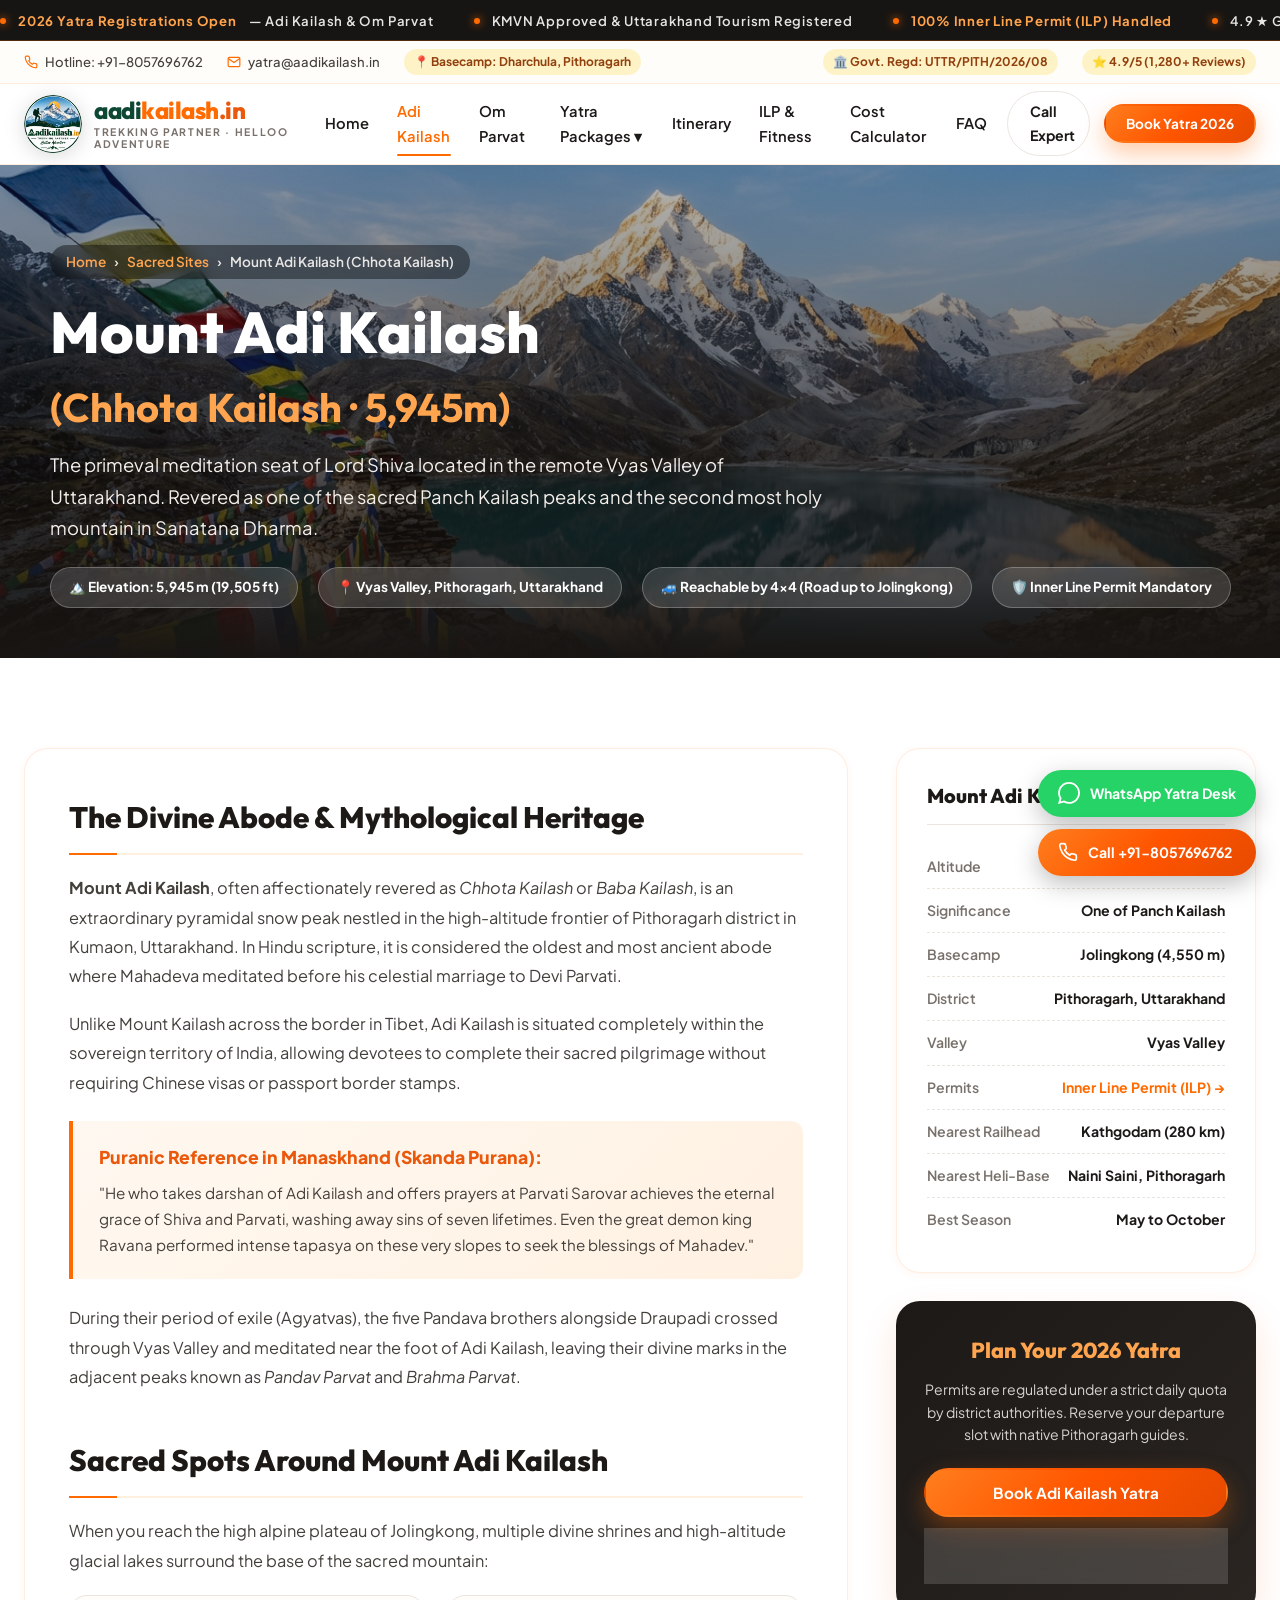
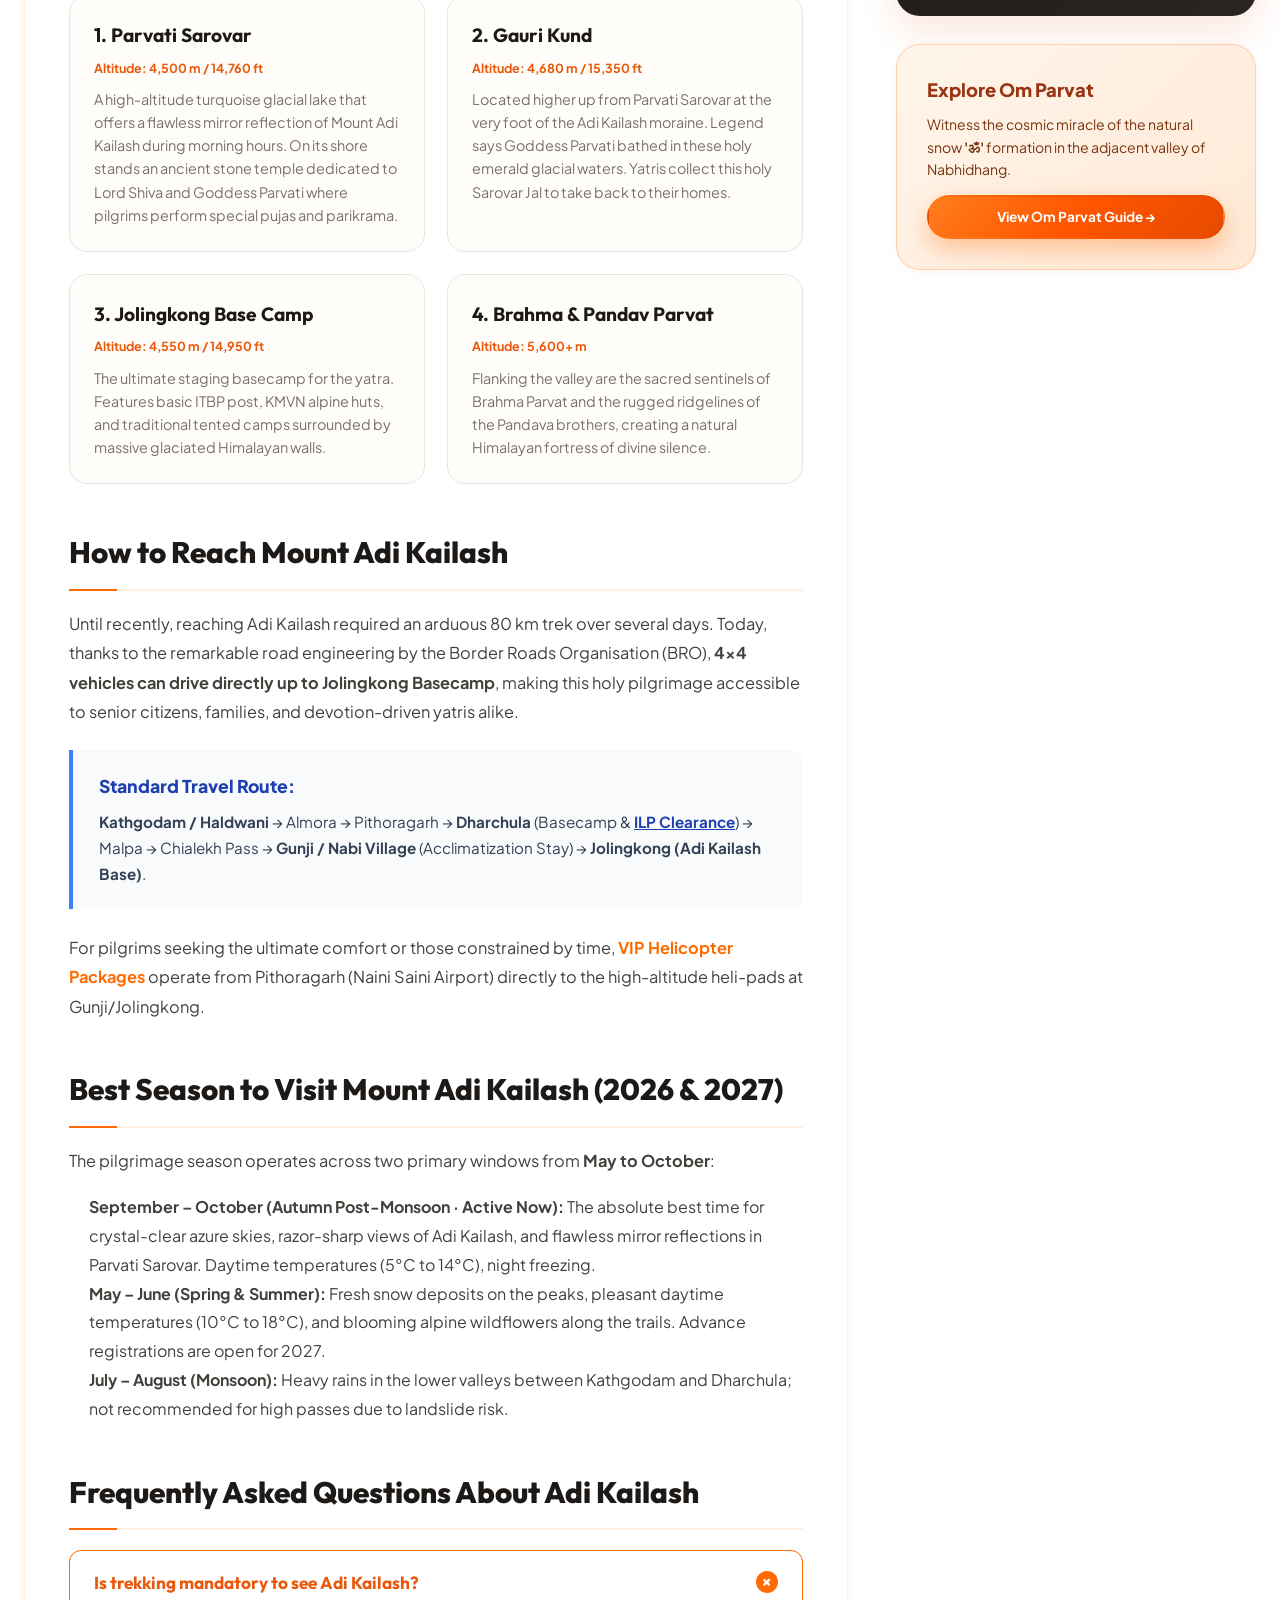
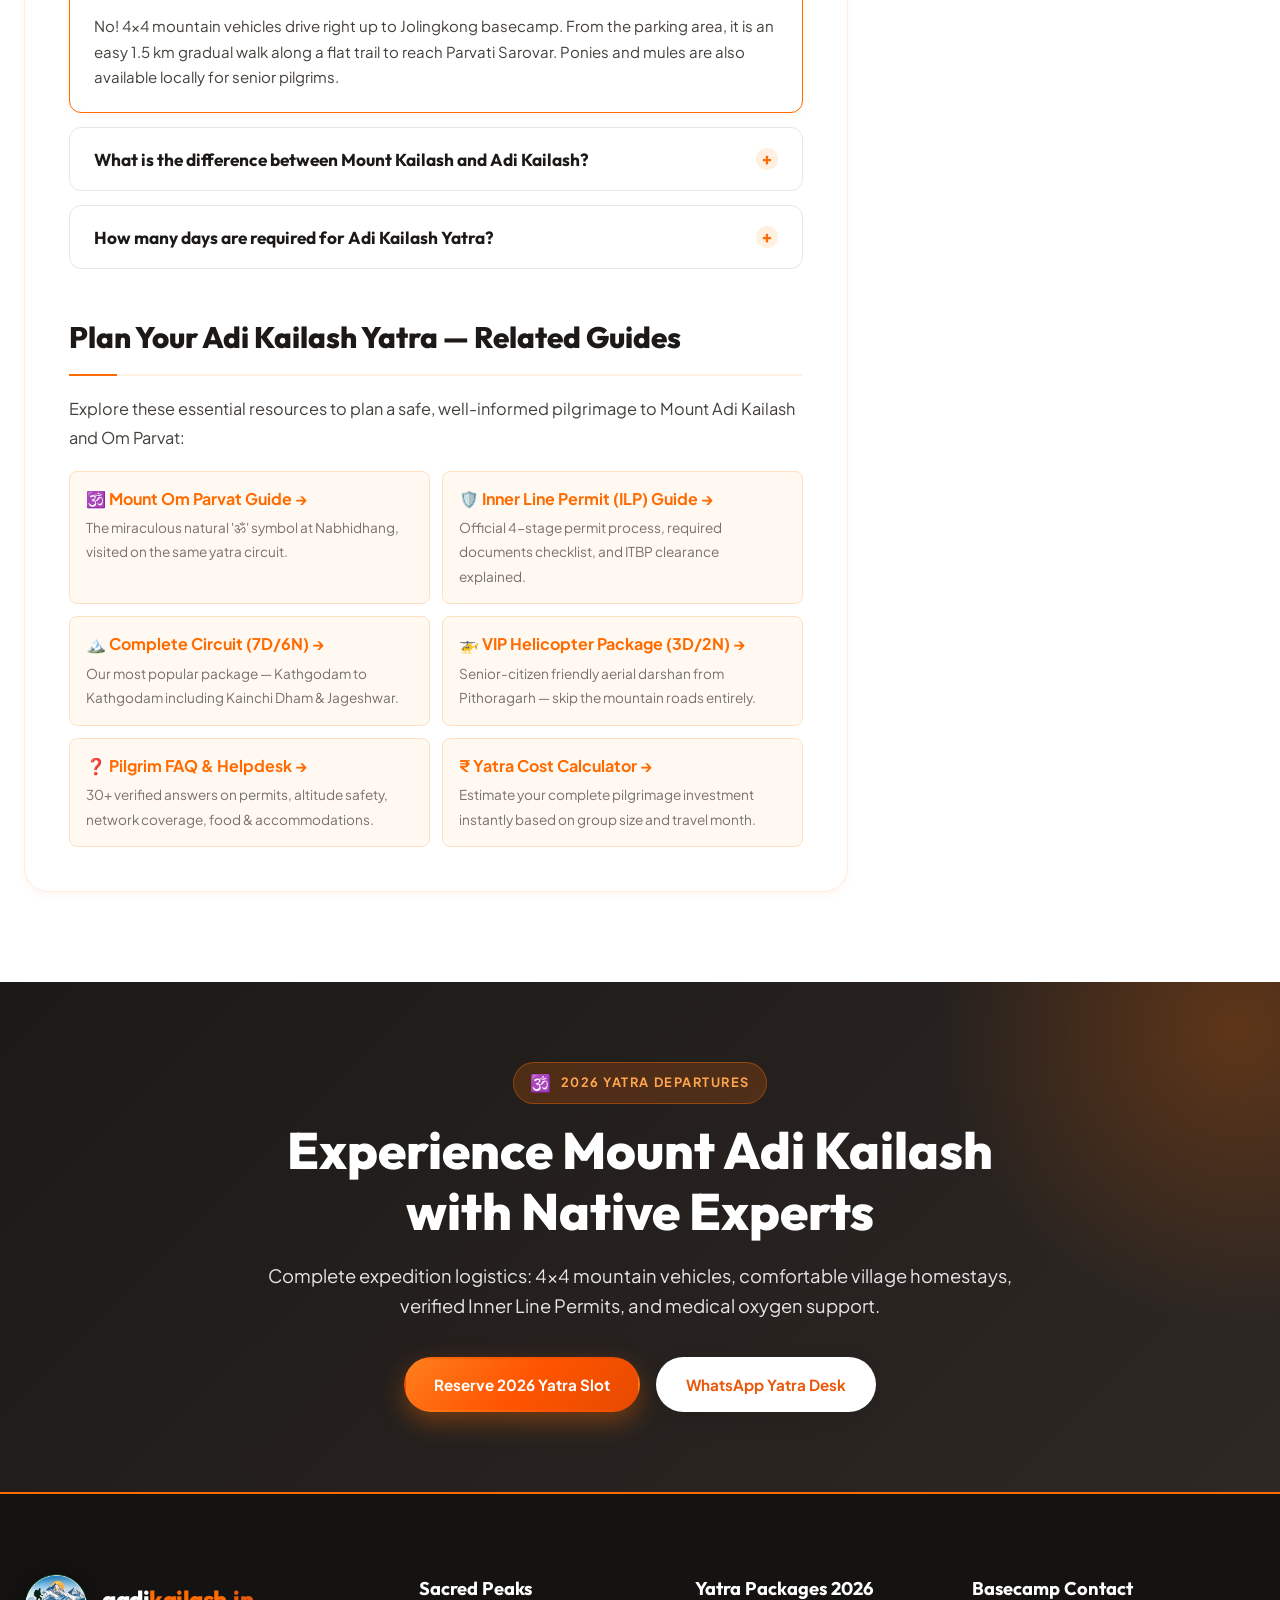
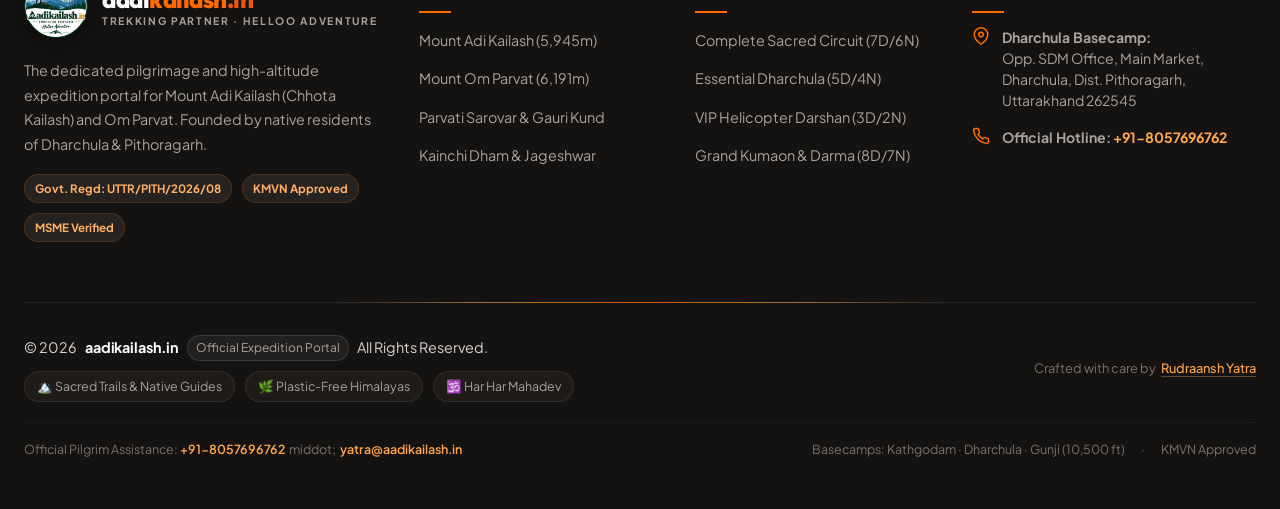
==== commit fe4a2ee6: "Correct outdated May dates to active Autumn 2026 season and validate all portal data" ====
--- a/adi-kailash.html
+++ b/adi-kailash.html
@@ -215,7 +215,7 @@
         </article>
 
         <!-- Block 2: Sacred Spots Around Adi Kailash -->
-        <article class="detail-section-block">
+        <article class="detail-section-block" id="sacred-spots">
           <h2>Sacred Spots Around Mount Adi Kailash</h2>
           <p>
             When you reach the high alpine plateau of Jolingkong, multiple divine shrines and high-altitude glacial lakes surround the base of the sacred mountain:
@@ -277,14 +277,14 @@
 
         <!-- Block 4: Best Time to Visit & Weather -->
         <article class="detail-section-block">
-          <h2>Best Season to Visit Mount Adi Kailash</h2>
-          <p>
-            The pilgrimage season is officially open from <strong>May to October</strong>:
+          <h2>Best Season to Visit Mount Adi Kailash (2026 &amp; 2027)</h2>
+          <p>
+            The pilgrimage season operates across two primary windows from <strong>May to October</strong>:
           </p>
           <ul style="padding-left: 20px; line-height: 1.8; color: var(--text-body); margin-bottom: 20px;">
-            <li><strong>May – June (Spring &amp; Summer):</strong> Fresh snow deposits on the peaks, pleasant daytime temperatures (10°C to 18°C), and blooming alpine wildflowers along the trails.</li>
-            <li><strong>July – August (Monsoon):</strong> Rains in the lower valleys between Kathgodam and Dharchula; travel requires experienced mountain drivers and buffer days.</li>
-            <li><strong>September – October (Autumn Post-Monsoon):</strong> The absolute best time for crystal-clear azure skies, razor-sharp views of Adi Kailash, and flawless mirror reflections in Parvati Sarovar. Daytime temperatures (5°C to 14°C), night freezing.</li>
+            <li><strong>September – October (Autumn Post-Monsoon · Active Now):</strong> The absolute best time for crystal-clear azure skies, razor-sharp views of Adi Kailash, and flawless mirror reflections in Parvati Sarovar. Daytime temperatures (5°C to 14°C), night freezing.</li>
+            <li><strong>May – June (Spring &amp; Summer):</strong> Fresh snow deposits on the peaks, pleasant daytime temperatures (10°C to 18°C), and blooming alpine wildflowers along the trails. Advance registrations are open for 2027.</li>
+            <li><strong>July – August (Monsoon):</strong> Heavy rains in the lower valleys between Kathgodam and Dharchula; not recommended for high passes due to landslide risk.</li>
           </ul>
         </article>
 
@@ -588,12 +588,12 @@
 
           <div style="display: grid; grid-template-columns: 1fr 1fr; gap: 16px;">
             <div class="modal-form-group">
-              <label>Travel Month (2026)</label>
+              <label>Travel Month (2026 / 2027)</label>
               <select id="modalMonth">
-                <option value="May 2026">May 2026</option>
-                <option value="June 2026">June 2026</option>
-                <option value="September 2026">September 2026</option>
-                <option value="October 2026">October 2026</option>
+                <option value="September 2026" selected>September 2026 (Open Now)</option>
+                <option value="October 2026">October 2026 (Clear Skies)</option>
+                <option value="May 2027">May 2027 (Pre-Book Summer 2027)</option>
+                <option value="June 2027">June 2027 (Pre-Book Summer 2027)</option>
               </select>
             </div>
             <div class="modal-form-group">
